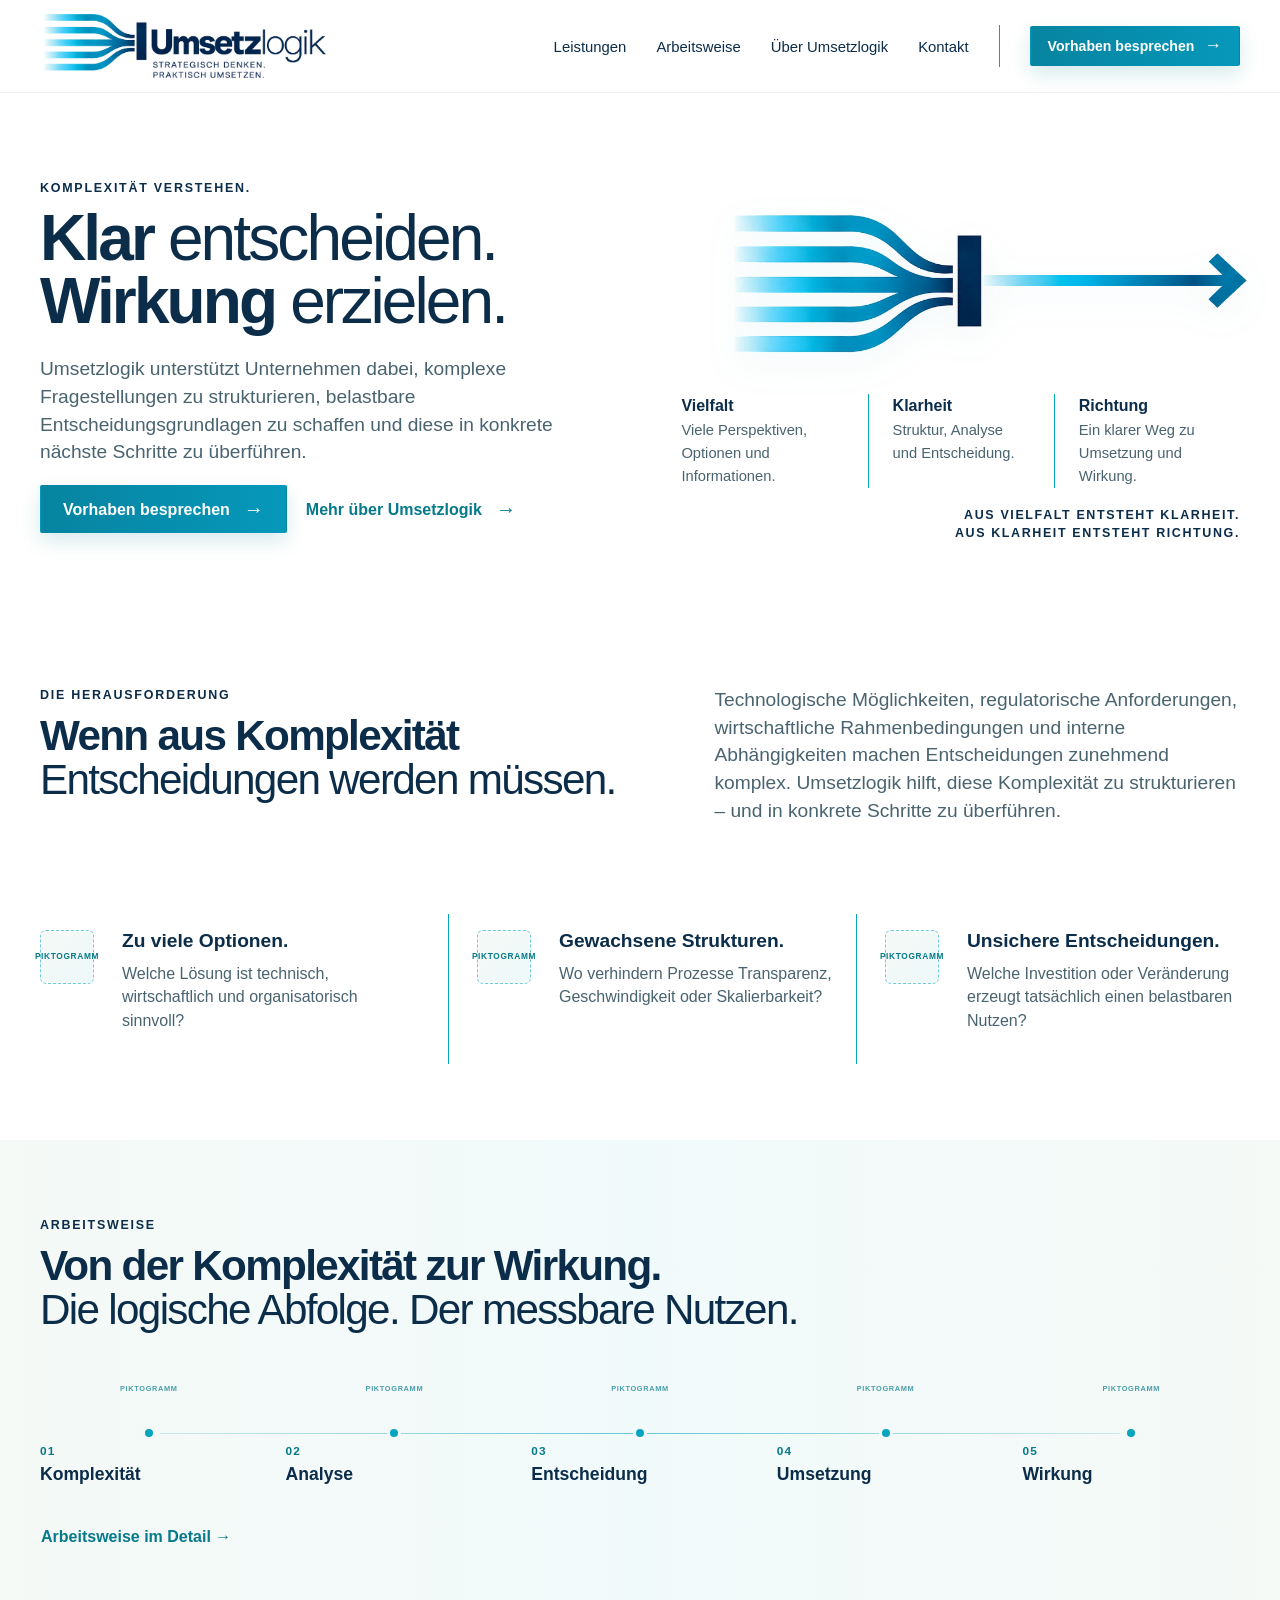
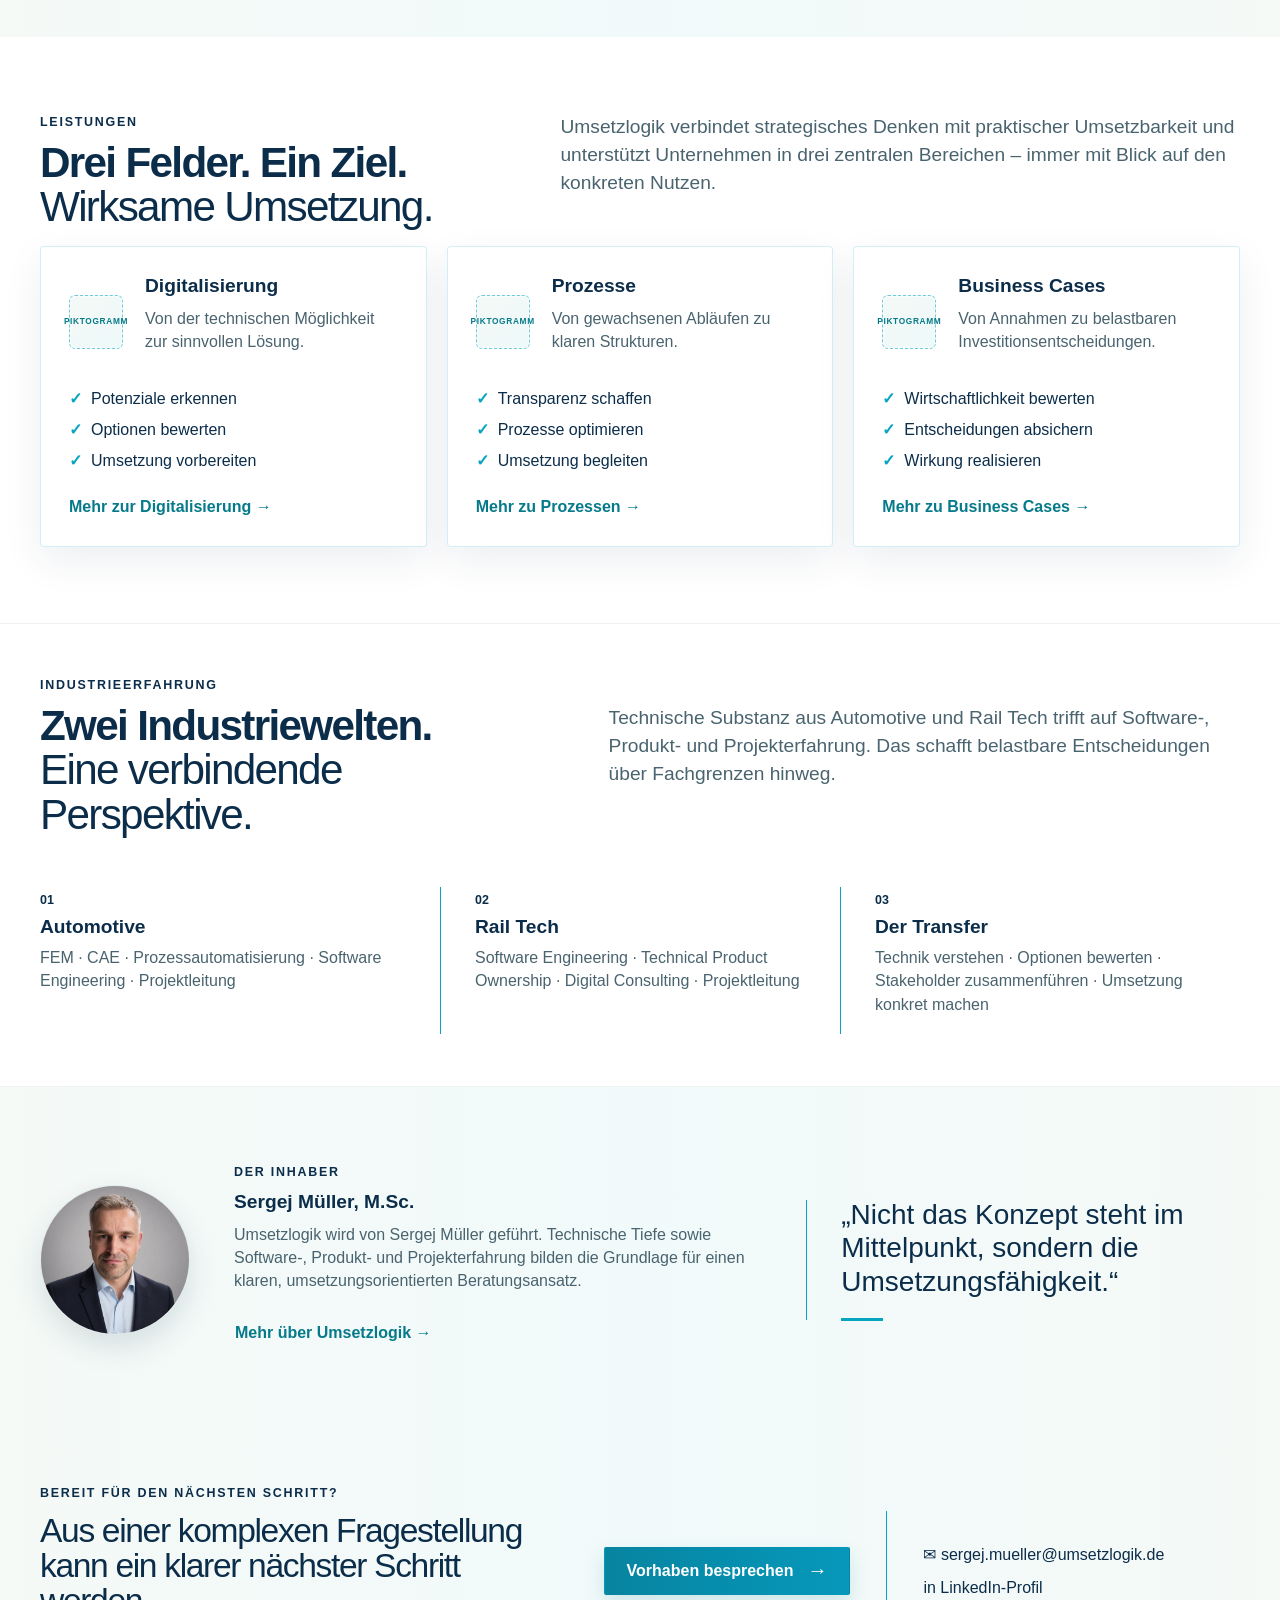
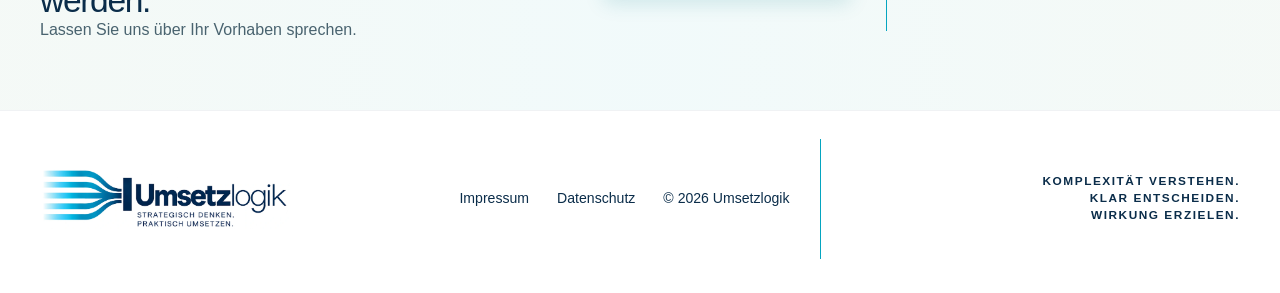
==== index.html @ b684738b "Updated graphic" ====
<!DOCTYPE html>

<html lang="de"><head><meta charset="utf-8"/><meta content="width=device-width,initial-scale=1" name="viewport"/><title>Klar entscheiden. Wirkung erzielen. | Umsetzlogik</title><meta content="Umsetzlogik strukturiert komplexe Fragestellungen in Digitalisierung, Prozessen und Business Cases – mit Industrieerfahrung aus Automotive und Rail Tech." name="description"/><meta content="#0B2D4A" name="theme-color"/><link href="assets/favicon.svg?v=20260915-14" rel="icon" type="image/svg+xml"/><link href="assets/style.css?v=20260915-14" rel="stylesheet"/><meta content="Klar entscheiden. Wirkung erzielen. | Umsetzlogik" property="og:title"/><meta content="Umsetzlogik strukturiert komplexe Fragestellungen in Digitalisierung, Prozessen und Business Cases – mit Industrieerfahrung aus Automotive und Rail Tech." property="og:description"/><meta content="website" property="og:type"/><link href="https://umsetzlogik.de/" rel="canonical"/><meta content="https://umsetzlogik.de/" property="og:url"/><meta content="Umsetzlogik" property="og:site_name"/><meta content="de_DE" property="og:locale"/><meta content="https://umsetzlogik.de/assets/logo-primary.webp" property="og:image"/><meta content="summary_large_image" name="twitter:card"/></head><body><header class="site-header"><div class="container nav"><a aria-label="Umsetzlogik Startseite" class="brand" href="index.html"><img alt="Umsetzlogik – Strategisch denken. Praktisch umsetzen." class="brand-logo" loading="eager" src="assets/logo-primary.webp?v=20260915-14"/></a><nav aria-label="Hauptnavigation" class="nav-links"><a class="" href="leistungen.html">Leistungen</a><a class="" href="arbeitsweise.html">Arbeitsweise</a><a class="" href="ueber.html">Über Umsetzlogik</a><a class="" href="kontakt.html">Kontakt</a><span aria-hidden="true" class="nav-sep"></span><a class="btn primary" href="kontakt.html">Vorhaben besprechen <span class="arrow">→</span></a></nav><button aria-expanded="false" aria-label="Menü öffnen" class="mobile-toggle"><span></span><span></span><span></span></button></div></header>
<main>
<section class="hero"><div class="container hero-grid"><div><p class="eyebrow">Komplexität verstehen.</p><h1><strong>Klar</strong> entscheiden.<br/><strong>Wirkung</strong> erzielen.</h1><p class="lead muted">Umsetzlogik unterstützt Unternehmen dabei, komplexe Fragestellungen zu strukturieren, belastbare Entscheidungsgrundlagen zu schaffen und diese in konkrete nächste Schritte zu überführen.</p><div class="hero-actions"><a class="btn primary" href="kontakt.html">Vorhaben besprechen <span class="arrow">→</span></a><a class="btn ghost" href="ueber.html">Mehr über Umsetzlogik <span class="arrow">→</span></a></div></div><div class="hero-art"><img alt="Grafik: Viele Perspektiven und Informationen fließen gebündelt in Klarheit und führen in eine klare Richtung." class="hero-graphic integrated-home-graphic" loading="eager" src="assets/fliessende-baender-pfeilrichtung.png"/><div class="hero-meta"><div><strong>Vielfalt</strong><span class="muted small">Viele Perspektiven, Optionen und Informationen.</span></div><div><strong>Klarheit</strong><span class="muted small">Struktur, Analyse und Entscheidung.</span></div><div><strong>Richtung</strong><span class="muted small">Ein klarer Weg zu Umsetzung und Wirkung.</span></div></div><div class="manifesto">Aus Vielfalt entsteht Klarheit.<br/>Aus Klarheit entsteht Richtung.</div></div></div></section>

<section class="section"><div class="container question-grid"><div><p class="eyebrow">Die Herausforderung</p><h2><strong>Wenn aus Komplexität</strong><br/>Entscheidungen werden müssen.</h2></div><div><p class="muted lead">Technologische Möglichkeiten, regulatorische Anforderungen, wirtschaftliche Rahmenbedingungen und interne Abhängigkeiten machen Entscheidungen zunehmend komplex. Umsetzlogik hilft, diese Komplexität zu strukturieren – und in konkrete Schritte zu überführen.</p></div><div class="question-cards"><div class="mini-card"><div class="icon"><div aria-label="Platzhalter für Piktogramm: Optionen und Wege" class="graphic-placeholder pictogram-placeholder" role="img" title="Optionen und Wege"><span>Piktogramm</span></div></div><div><h3>Zu viele Optionen.</h3><p class="muted">Welche Lösung ist technisch, wirtschaftlich und organisatorisch sinnvoll?</p></div></div><div class="mini-card"><div class="icon"><div aria-label="Platzhalter für Piktogramm: Prozess und Ablauf" class="graphic-placeholder pictogram-placeholder" role="img" title="Prozess und Ablauf"><span>Piktogramm</span></div></div><div><h3>Gewachsene Strukturen.</h3><p class="muted">Wo verhindern Prozesse Transparenz, Geschwindigkeit oder Skalierbarkeit?</p></div></div><div class="mini-card"><div class="icon"><div aria-label="Platzhalter für Piktogramm: Ziel und Wirkung" class="graphic-placeholder pictogram-placeholder" role="img" title="Ziel und Wirkung"><span>Piktogramm</span></div></div><div><h3>Unsichere Entscheidungen.</h3><p class="muted">Welche Investition oder Veränderung erzeugt tatsächlich einen belastbaren Nutzen?</p></div></div></div></div></section>
<section class="section tint"><div class="container"><p class="eyebrow">Arbeitsweise</p><h2><strong>Von der Komplexität zur Wirkung.</strong><br/>Die logische Abfolge. Der messbare Nutzen.</h2><div class="process">
<div class="step"><div class="step-icon"><div aria-label="Platzhalter für Piktogramm: Optionen und Wege" class="graphic-placeholder process-pictogram-placeholder" role="img" title="Optionen und Wege"><span>Piktogramm</span></div></div><span class="num">01</span><strong>Komplexität</strong></div>
<div class="step"><div class="step-icon"><div aria-label="Platzhalter für Piktogramm: Analyse" class="graphic-placeholder process-pictogram-placeholder" role="img" title="Analyse"><span>Piktogramm</span></div></div><span class="num">02</span><strong>Analyse</strong></div>
<div class="step"><div class="step-icon"><div aria-label="Platzhalter für Piktogramm: Entscheidung" class="graphic-placeholder process-pictogram-placeholder" role="img" title="Entscheidung"><span>Piktogramm</span></div></div><span class="num">03</span><strong>Entscheidung</strong></div>
<div class="step"><div class="step-icon"><div aria-label="Platzhalter für Piktogramm: Umsetzung" class="graphic-placeholder process-pictogram-placeholder" role="img" title="Umsetzung"><span>Piktogramm</span></div></div><span class="num">04</span><strong>Umsetzung</strong></div>
<div class="step"><div class="step-icon"><div aria-label="Platzhalter für Piktogramm: Ziel und Wirkung" class="graphic-placeholder process-pictogram-placeholder" role="img" title="Ziel und Wirkung"><span>Piktogramm</span></div></div><span class="num">05</span><strong>Wirkung</strong></div>
</div><div class="process-more"><a class="btn ghost" href="arbeitsweise.html">Arbeitsweise im Detail →</a></div></div></section>
<section class="section"><div class="container"><div class="service-intro"><div><p class="eyebrow">Leistungen</p><h2><strong>Drei Felder. Ein Ziel.</strong><br/>Wirksame Umsetzung.</h2></div><p class="lead muted">Umsetzlogik verbindet strategisches Denken mit praktischer Umsetzbarkeit und unterstützt Unternehmen in drei zentralen Bereichen – immer mit Blick auf den konkreten Nutzen.</p></div><div class="cards-3"><article class="card service-card"><div class="service-head"><div class="icon"><div aria-label="Platzhalter für Piktogramm: Digitalisierung" class="graphic-placeholder pictogram-placeholder" role="img" title="Digitalisierung"><span>Piktogramm</span></div></div><div><h3>Digitalisierung</h3><p class="muted">Von der technischen Möglichkeit zur sinnvollen Lösung.</p></div></div><ul><li>Potenziale erkennen</li><li>Optionen bewerten</li><li>Umsetzung vorbereiten</li></ul><a class="link" href="digitalisierung.html">Mehr zur Digitalisierung →</a></article><article class="card service-card"><div class="service-head"><div class="icon"><div aria-label="Platzhalter für Piktogramm: Prozess und Ablauf" class="graphic-placeholder pictogram-placeholder" role="img" title="Prozess und Ablauf"><span>Piktogramm</span></div></div><div><h3>Prozesse</h3><p class="muted">Von gewachsenen Abläufen zu klaren Strukturen.</p></div></div><ul><li>Transparenz schaffen</li><li>Prozesse optimieren</li><li>Umsetzung begleiten</li></ul><a class="link" href="prozesse.html">Mehr zu Prozessen →</a></article><article class="card service-card"><div class="service-head"><div class="icon"><div aria-label="Platzhalter für Piktogramm: Wirtschaftlichkeit und Business Case" class="graphic-placeholder pictogram-placeholder" role="img" title="Wirtschaftlichkeit und Business Case"><span>Piktogramm</span></div></div><div><h3>Business Cases</h3><p class="muted">Von Annahmen zu belastbaren Investitionsentscheidungen.</p></div></div><ul><li>Wirtschaftlichkeit bewerten</li><li>Entscheidungen absichern</li><li>Wirkung realisieren</li></ul><a class="link" href="business-cases.html">Mehr zu Business Cases →</a></article></div></div></section>
<section class="section compact industry-proof">
<div class="container">
<p class="eyebrow">Industrieerfahrung</p>
<div class="industry-proof-head">
<h2><strong>Zwei Industriewelten.</strong><br/>Eine verbindende Perspektive.</h2>
<p class="lead muted">Technische Substanz aus Automotive und Rail Tech trifft auf Software-, Produkt- und Projekterfahrung. Das schafft belastbare Entscheidungen über Fachgrenzen hinweg.</p>
</div>
<div class="industry-proof-grid">
<div>
<span class="num">01</span>
<h3>Automotive</h3>
<p class="muted">FEM · CAE · Prozessautomatisierung · Software Engineering · Projektleitung</p>
</div>
<div>
<span class="num">02</span>
<h3>Rail Tech</h3>
<p class="muted">Software Engineering · Technical Product Ownership · Digital Consulting · Projektleitung</p>
</div>
<div>
<span class="num">03</span>
<h3>Der Transfer</h3>
<p class="muted">Technik verstehen · Optionen bewerten · Stakeholder zusammenführen · Umsetzung konkret machen</p>
</div>
</div>
</div>
</section><section class="section tint"><div class="container about-strip"><img alt="Sergej Müller, M.Sc., Inhaber von Umsetzlogik" class="portrait portrait-photo" loading="lazy" src="assets/sergej-mueller.webp?v=20260915-14"/><div><p class="eyebrow">Der Inhaber</p><h3>Sergej Müller, M.Sc.</h3><p class="muted">Umsetzlogik wird von Sergej Müller geführt. Technische Tiefe sowie Software-, Produkt- und Projekterfahrung bilden die Grundlage für einen klaren, umsetzungsorientierten Beratungsansatz.</p><a class="btn ghost" href="ueber.html">Mehr über Umsetzlogik →</a></div><span class="vline"></span><div class="quote">„Nicht das Konzept steht im Mittelpunkt, sondern die Umsetzungsfähigkeit.“</div></div></section>
<section class="section compact tint"><div class="container cta"><div><p class="eyebrow">Bereit für den nächsten Schritt?</p><h2>Aus einer komplexen Fragestellung kann ein klarer nächster Schritt werden.</h2><p class="muted">Lassen Sie uns über Ihr Vorhaben sprechen.</p></div><a class="btn primary" href="kontakt.html">Vorhaben besprechen <span class="arrow">→</span></a><span class="vline"></span><div class="contact-links"><a href="mailto:sergej.mueller@umsetzlogik.de">✉ sergej.mueller@umsetzlogik.de</a><a href="https://de.linkedin.com/in/sergej-m%C3%BCller-3799a1286" rel="noopener" target="_blank">in LinkedIn-Profil</a></div></div></section></main><footer class="footer"><div class="container footer-grid"><a class="brand" href="index.html"><img alt="Umsetzlogik – Strategisch denken. Praktisch umsetzen." class="brand-logo" loading="eager" src="assets/logo-primary.webp?v=20260915-14"/></a><div class="footer-links"><a href="impressum.html">Impressum</a><a href="datenschutz.html">Datenschutz</a><span>© 2026 Umsetzlogik</span></div><span class="vline"></span><div class="slogan">Komplexität verstehen.<br/>Klar entscheiden.<br/>Wirkung erzielen.</div></div></footer><script src="assets/script.js?v=20260915-14"></script></body></html>
---- assets/style.css ----
:root{
  --navy:#0B2D4A; --petrol:#067A8A; --cyan:#05A5C0; --light-petrol:#7CC4C5;
  --graphite:#253A42; --stone:#D9DEE2; --off:#F4F9F6; --white:#fff;
  --line:rgba(5,165,192,.25); --shadow:0 14px 38px rgba(11,45,74,.08);
  --radius:14px; --max:1200px;
}
*{box-sizing:border-box} html{scroll-behavior:smooth} body{margin:0;color:var(--navy);background:#fff;font-family:Inter,"Inter Variable",Aptos,"Segoe UI Variable","Segoe UI",Arial,sans-serif;line-height:1.45;-webkit-font-smoothing:antialiased}
a{color:inherit;text-decoration:none} img,svg{max-width:100%;display:block} button,input,textarea{font:inherit}
::selection{background:rgba(5,165,192,.18)}
.container{width:min(var(--max),calc(100% - 48px));margin-inline:auto}.section{padding:76px 0}.section.tint{background:linear-gradient(90deg,rgba(244,249,246,.95),rgba(230,246,247,.55),rgba(244,249,246,.95))}.section.compact{padding:52px 0}.divider{border-top:1px solid var(--line)}
.eyebrow{font-size:.78rem;font-weight:800;letter-spacing:.14em;text-transform:uppercase;margin:0 0 10px;color:var(--navy)}
h1,h2,h3,p{margin-top:0} h1{font-size:clamp(2.45rem,5vw,5.5rem);line-height:.98;letter-spacing:-.045em;font-weight:300;margin-bottom:22px;max-width:800px} h1 strong{font-weight:760} h2{font-size:clamp(2rem,3.3vw,3.75rem);line-height:1.05;letter-spacing:-.04em;font-weight:300;margin-bottom:16px} h2 strong{font-weight:750} h3{font-size:1.2rem;line-height:1.15;margin-bottom:10px}.lead{font-size:clamp(1.05rem,1.5vw,1.28rem);max-width:720px}.muted{color:#49636f}.small{font-size:.92rem}.kicker{font-size:.72rem;letter-spacing:.12em;font-weight:800;text-transform:uppercase}.accent-line{width:44px;height:3px;background:var(--cyan);margin:16px 0}
.site-header{position:sticky;top:0;z-index:20;background:rgba(255,255,255,.93);backdrop-filter:blur(16px);border-bottom:1px solid rgba(11,45,74,.06)}.nav{height:92px;display:flex;align-items:center;justify-content:space-between;gap:28px}.brand{display:flex;align-items:center;min-width:210px}.nav-links{display:flex;align-items:center;gap:30px;margin-left:auto}.nav-links a{font-size:.93rem;padding:34px 0 30px;position:relative}.nav-links a.active::after,.nav-links a:hover::after{content:"";height:2px;background:var(--cyan);position:absolute;left:0;right:0;bottom:20px}.nav-sep{height:42px;border-left:1px solid var(--cyan)}.btn{display:inline-flex;align-items:center;justify-content:center;gap:14px;min-height:48px;padding:0 22px;border:1px solid transparent;border-radius:2px;font-weight:600;transition:.2s ease;cursor:pointer}.btn.primary{background:linear-gradient(90deg,#0784a0,#0698bb);color:#fff;box-shadow:0 8px 20px rgba(6,122,138,.16)}.btn.primary:hover{transform:translateY(-1px);box-shadow:0 12px 28px rgba(6,122,138,.22)}.btn.ghost{color:var(--petrol);padding-inline:0}.btn.ghost:hover{gap:18px}.arrow{font-size:1.25em}.mobile-toggle{display:none;border:0;background:transparent;width:44px;height:44px;padding:8px}.mobile-toggle span{display:block;height:2px;background:var(--navy);margin:6px 0}
.hero{padding:78px 0 68px}.hero-grid{display:grid;grid-template-columns:1.02fr .98fr;gap:60px;align-items:center}.hero-actions{display:flex;gap:18px;flex-wrap:wrap}.hero-art{display:flex;flex-direction:column;align-items:stretch}.hero-art img{width:100%;filter:drop-shadow(0 12px 18px rgba(6,122,138,.05))}.hero-meta{display:grid;grid-template-columns:repeat(3,1fr);gap:0;margin-top:-6px}.hero-meta>div{padding:0 24px;border-left:1px solid var(--cyan)}.hero-meta>div:first-child{border-left:0;padding-left:0}.hero-meta strong{display:block}.manifesto{font-size:.78rem;font-weight:800;letter-spacing:.13em;text-transform:uppercase;text-align:right;margin-top:18px}
.triad{display:grid;grid-template-columns:repeat(3,1fr);gap:0}.triad>div{padding:0 38px;border-left:1px solid var(--cyan)}.triad>div:first-child{border-left:0;padding-left:0}.triad .num{font-size:.8rem;font-weight:800}.triad p{font-size:1.55rem;line-height:1.1;font-weight:300;margin:8px 0}.triad strong{font-weight:760}
.question-grid{display:grid;grid-template-columns:1.15fr 1fr;gap:70px;align-items:start}.question-cards{grid-column:1/-1;display:grid;grid-template-columns:repeat(3,1fr);gap:24px}.mini-card{display:grid;grid-template-columns:64px 1fr;gap:18px;align-items:start;padding:16px 0}.mini-card+.mini-card{border-left:1px solid var(--cyan);padding-left:28px}.icon{width:54px;height:54px;color:var(--cyan)}.icon svg{width:100%;height:100%;stroke:currentColor;fill:none;stroke-width:1.8}
.process{display:grid;grid-template-columns:1fr auto 1fr auto 1fr auto 1fr auto 1fr;gap:18px;align-items:start}.process .step{min-width:0}.process .step-icon{height:84px;margin-bottom:12px;display:flex;align-items:center}.process .step-icon svg{max-height:76px;width:auto}.process .connector{font-size:2rem;color:var(--cyan);padding-top:30px}.process strong{display:block}.process .num{font-size:.78rem;font-weight:800}.complexity-dots{width:70px;height:70px;display:grid;grid-template-columns:repeat(5,1fr);gap:6px}.complexity-dots i{width:8px;height:8px;border-radius:50%;background:var(--cyan)}.complexity-dots i:nth-child(4n){background:var(--navy)}.impact{width:74px;height:74px;border:3px solid var(--cyan);border-radius:50%;position:relative;box-shadow:inset 0 0 0 8px #fff}.impact:before,.impact:after{content:"";position:absolute;border-radius:50%;inset:9px;border:2px solid var(--cyan)}.impact:after{inset:20px;background:radial-gradient(circle at 38% 36%,var(--cyan),var(--navy));border:0;filter:blur(.3px)}
.cards-3{display:grid;grid-template-columns:repeat(3,1fr);gap:20px}.card{background:rgba(255,255,255,.82);border:1px solid rgba(5,165,192,.18);border-radius:4px;padding:28px;box-shadow:var(--shadow)}.card ul{list-style:none;padding:0;margin:18px 0 0}.card li{margin:8px 0;padding-left:22px;position:relative}.card li:before{content:"✓";position:absolute;left:0;color:var(--cyan);font-weight:800}.service-card .service-head{display:grid;grid-template-columns:60px 1fr;gap:16px;align-items:center}.service-card .link{display:inline-flex;gap:12px;color:var(--petrol);font-weight:600;margin-top:14px}
.about-strip{display:grid;grid-template-columns:160px 1.35fr 1px 1fr;gap:34px;align-items:center}.portrait{width:150px;aspect-ratio:1;border-radius:50%;object-fit:cover;box-shadow:0 12px 30px rgba(11,45,74,.12)}.vline{width:1px;height:120px;background:var(--cyan)}.quote{font-size:1.75rem;line-height:1.2;font-weight:300}.quote:after{content:"";display:block;width:42px;height:3px;background:var(--cyan);margin-top:20px}
.cta{display:grid;grid-template-columns:1.5fr auto 1px .9fr;gap:36px;align-items:center}.cta h2{font-size:2.1rem;margin:0}.contact-links{display:grid;gap:10px}.contact-links a{display:flex;gap:10px;align-items:center}.footer{padding:28px 0 34px;border-top:1px solid rgba(11,45,74,.06)}.footer-grid{display:grid;grid-template-columns:1fr auto 1px 1fr;gap:30px;align-items:center}.footer-links{display:flex;gap:28px;font-size:.88rem}.slogan{text-align:right;font-size:.74rem;font-weight:800;letter-spacing:.13em;text-transform:uppercase}
.page-hero{padding:62px 0 54px}.page-hero-grid{display:grid;grid-template-columns:1fr .9fr;gap:56px;align-items:center}.page-hero h1{font-size:clamp(2.6rem,4.8vw,4.8rem)}.service-intro{display:grid;grid-template-columns:.9fr 1.3fr;gap:50px;align-items:start}.service-row{display:grid;grid-template-columns:.72fr 1.28fr;gap:44px;padding:44px 0;border-top:1px solid var(--line)}.service-side{display:grid;grid-template-columns:58px 1fr;gap:16px}.service-packages{display:grid;grid-template-columns:repeat(3,1fr);gap:14px}.package{padding:24px;border:1px solid rgba(5,165,192,.2);box-shadow:0 8px 26px rgba(11,45,74,.06);background:white}.package h3{min-height:2.3em}.situations{display:grid;grid-template-columns:repeat(3,1fr);gap:0}.situations>div{padding:0 30px;border-left:1px solid var(--cyan)}.situations>div:first-child{border-left:0;padding-left:0}.workflow{display:grid;grid-template-columns:repeat(5,1fr);gap:0}.workflow>div{padding:0 20px;border-left:1px solid var(--cyan)}.workflow>div:first-child{border-left:0;padding-left:0}.workflow .num{font-weight:800;font-size:.78rem}
.principles{display:grid;grid-template-columns:repeat(4,1fr);gap:0;text-align:center}.principles>div{padding:0 24px;border-left:1px solid var(--cyan)}.principles>div:first-child{border-left:0}.principles .icon{margin:0 auto 14px}.step-cards{display:grid;grid-template-columns:repeat(5,1fr);gap:12px}.step-card{border:1px solid rgba(5,165,192,.18);padding:24px 20px;background:#fff;box-shadow:0 9px 24px rgba(11,45,74,.06)}.step-card .num{font-weight:800}.step-card ul{list-style:none;padding:0}.step-card li{font-size:.92rem;margin:8px 0;padding-left:18px;position:relative}.step-card li:before{content:"✓";left:0;position:absolute;color:var(--cyan)}
.detail-hero{display:grid;grid-template-columns:1fr .8fr;gap:56px;align-items:center}.detail-badge{display:inline-block;padding:7px 10px;border:1px solid var(--cyan);font-size:.72rem;font-weight:800;letter-spacing:.12em;text-transform:uppercase}.detail-grid{display:grid;grid-template-columns:1fr 1fr;gap:28px}.detail-box{padding:30px;border:1px solid var(--line);background:rgba(255,255,255,.8)}.deliverables{display:grid;grid-template-columns:repeat(2,1fr);gap:16px}.deliverable{padding:18px;border-left:3px solid var(--cyan);background:rgba(244,249,246,.7)}
.contact-layout{display:grid;grid-template-columns:1.08fr .92fr;gap:62px}.form-grid{display:grid;grid-template-columns:1fr 1fr;gap:14px}.form-grid .full{grid-column:1/-1}.field label{display:block;font-size:.84rem;font-weight:700;margin-bottom:7px}.field input,.field textarea{width:100%;border:1px solid rgba(11,45,74,.18);background:#fff;padding:15px 14px;outline:none;border-radius:2px}.field input:focus,.field textarea:focus{border-color:var(--cyan);box-shadow:0 0 0 3px rgba(5,165,192,.10)}.field textarea{min-height:180px;resize:vertical}.contact-card{display:grid;grid-template-columns:52px 1fr;gap:18px;padding:16px 0}.contact-card+.contact-card{border-top:1px solid var(--line)}.expect{display:grid;grid-template-columns:repeat(4,1fr);gap:0;text-align:center}.expect>div{padding:0 24px;border-left:1px solid var(--cyan)}.expect>div:first-child{border-left:0}.form-note{font-size:.8rem;color:#5a707a;margin-top:10px}.legal{max-width:860px}.legal h2{font-size:2rem;margin-top:44px}.legal h3{margin-top:28px}.legal p,.legal li{color:#425c67}
.notice{padding:16px 18px;background:#fff7dd;border-left:4px solid #e3ad2c;color:#5d4a1b;margin:20px 0}
@media (max-width:980px){.container{width:min(var(--max),calc(100% - 32px))}.nav{height:76px}.nav-links{position:fixed;inset:76px 0 auto 0;background:#fff;border-bottom:1px solid var(--line);padding:20px 24px 28px;display:none;flex-direction:column;align-items:stretch;gap:0;box-shadow:var(--shadow)}.nav-links.open{display:flex}.nav-links a{padding:14px 0}.nav-links a.active::after,.nav-links a:hover::after{bottom:6px}.nav-sep,.nav-links>.btn{display:none}.mobile-toggle{display:block}.hero-grid,.page-hero-grid,.question-grid,.about-strip,.cta,.footer-grid,.service-intro,.service-row,.detail-hero,.contact-layout{grid-template-columns:1fr}.hero-art{margin-top:18px}.hero-meta{grid-template-columns:1fr 1fr 1fr}.triad,.cards-3,.question-cards,.situations{grid-template-columns:1fr}.triad>div,.mini-card+.mini-card,.situations>div{border-left:0;padding:20px 0;border-top:1px solid var(--line)}.triad>div:first-child,.situations>div:first-child{border-top:0}.process{grid-template-columns:1fr 1fr 1fr 1fr 1fr;gap:14px}.process .connector{display:none}.service-packages{grid-template-columns:1fr}.principles{grid-template-columns:1fr 1fr;row-gap:30px}.principles>div:nth-child(odd){border-left:0}.step-cards{grid-template-columns:1fr 1fr}.workflow{grid-template-columns:1fr 1fr;row-gap:26px}.workflow>div:nth-child(odd){border-left:0}.footer-grid .vline,.cta>.vline,.about-strip>.vline{display:none}.slogan{text-align:left}.expect{grid-template-columns:1fr 1fr;row-gap:30px}.expect>div:nth-child(odd){border-left:0}.detail-grid,.deliverables{grid-template-columns:1fr}}
@media (max-width:660px){.section{padding:58px 0}.hero{padding:52px 0}.hero-meta{grid-template-columns:1fr;gap:16px}.hero-meta>div{border-left:0;border-top:1px solid var(--line);padding:14px 0}.hero-meta>div:first-child{border-top:0}.process{grid-template-columns:1fr 1fr;row-gap:30px}.process .step-icon{height:64px}.process .step:last-child{grid-column:1/-1}.cards-3,.principles,.step-cards,.workflow,.expect{grid-template-columns:1fr}.principles>div,.workflow>div,.expect>div{border-left:0;border-top:1px solid var(--line);padding:20px 0}.principles>div:first-child,.workflow>div:first-child,.expect>div:first-child{border-top:0}.form-grid{grid-template-columns:1fr}.form-grid .full{grid-column:auto}.hero-actions{align-items:stretch;flex-direction:column}.hero-actions .btn{width:100%}.footer-links{flex-wrap:wrap}.service-side{grid-template-columns:48px 1fr}.portrait{width:130px}.quote{font-size:1.4rem}}
@media (prefers-reduced-motion:reduce){html{scroll-behavior:auto}.btn{transition:none}}
.practice-strip{display:grid;grid-template-columns:1.15fr 1px 160px 1fr;gap:34px;align-items:center}
.practice-strip>.vline{height:150px}
@media (max-width:980px){.practice-strip{grid-template-columns:1fr}.practice-strip>.vline{display:none}}
/* PLACEHOLDER GRAPHICS */
.graphic-placeholder{display:flex;align-items:center;justify-content:center;width:100%;min-height:56px;padding:10px 12px;border:1.5px dashed rgba(5,165,192,.55);border-radius:8px;background:linear-gradient(135deg,rgba(244,249,246,.95),rgba(230,246,247,.65));color:var(--petrol);text-align:center;box-shadow:inset 0 0 0 1px rgba(255,255,255,.45)}
.graphic-placeholder span{display:block;font-size:.72rem;line-height:1.3;font-weight:800;letter-spacing:.12em;text-transform:uppercase}
.brand .graphic-placeholder{width:220px;height:72px;min-height:72px}
.footer .brand .graphic-placeholder{width:200px;height:64px;min-height:64px}
.hero-art .graphic-placeholder{height:220px;min-height:220px}
.icon .graphic-placeholder,.icon-placeholder{width:54px;height:54px;min-height:54px;border-radius:6px}
.step-icon .graphic-placeholder{height:76px;min-height:76px}
.portrait-placeholder{width:150px;height:150px;min-height:150px;border-radius:50%;padding:18px}
@media (max-width:980px){.brand .graphic-placeholder{width:190px;height:64px;min-height:64px}}
@media (max-width:660px){.hero-art .graphic-placeholder{height:160px;min-height:160px}.portrait-placeholder{width:130px;height:130px;min-height:130px}}

/* HIGH-RES VECTOR PICTOGRAMS */
.pictogram{width:54px;height:54px;display:block;object-fit:contain;flex:0 0 auto}
.icon .pictogram{width:54px;height:54px}
.service-head>.pictogram,.service-side>.pictogram{width:54px;height:54px}
.principles .pictogram,.expect .pictogram{margin:0 auto 14px}
.contact-card>.pictogram{width:46px;height:46px}
.process .step-icon{height:84px;margin-bottom:12px;display:flex;align-items:center}
.process-pictogram{width:112px;height:72px;object-fit:contain;display:block}
/* refined process connectors: quieter than text arrows */
.process .connector{position:relative;font-size:0;color:transparent;width:42px;min-width:42px;height:84px;padding:0;display:flex;align-items:center;justify-content:center}
.process .connector::before{content:"";width:25px;height:2px;background:linear-gradient(90deg,rgba(124,196,197,.75),#05A5C0);border-radius:2px}
.process .connector::after{content:"";position:absolute;right:7px;top:50%;width:8px;height:8px;border-top:2px solid #05A5C0;border-right:2px solid #05A5C0;transform:translateY(-50%) rotate(45deg)}
@media (max-width:980px){.process .connector{display:none}.process-pictogram{width:96px;height:64px}}
@media (max-width:660px){.pictogram{width:50px;height:50px}.process-pictogram{width:92px;height:60px}}


/* USER-SELECTED PICTOGRAM PLACEHOLDERS */
.pictogram-placeholder{
  width:54px;height:54px;min-height:54px;flex:0 0 54px;padding:5px;
  border-radius:7px;background:linear-gradient(135deg,rgba(244,249,246,.96),rgba(230,246,247,.7));
}
.pictogram-placeholder span{font-size:.52rem;letter-spacing:.08em;line-height:1.15}
.service-head>.pictogram-placeholder,.service-side>.pictogram-placeholder{width:54px;height:54px;min-height:54px}
.principles .pictogram-placeholder,.expect .pictogram-placeholder{margin:0 auto 14px}
.contact-card>.pictogram-placeholder{width:46px;height:46px;min-height:46px;flex-basis:46px;padding:4px}
.contact-card>.pictogram-placeholder span{font-size:.46rem}
.process-pictogram-placeholder{
  width:112px;height:72px;min-height:72px;padding:8px 10px;border-radius:8px;
}
.process-pictogram-placeholder span{font-size:.58rem;letter-spacing:.09em}
@media (max-width:980px){.process-pictogram-placeholder{width:96px;height:64px;min-height:64px}}
@media (max-width:660px){.pictogram-placeholder{width:50px;height:50px;min-height:50px;flex-basis:50px}.process-pictogram-placeholder{width:92px;height:60px;min-height:60px}}


/* FINAL LAUNCH POLISH */
.nav-links>.btn.primary{
  min-height:40px;
  padding:0 17px;
  gap:10px;
  font-size:.88rem;
}

.portrait-photo{
  width:150px;
  height:150px;
  aspect-ratio:1;
  border-radius:50%;
  object-fit:cover;
  object-position:50% 37%;
  display:block;
  box-shadow:0 12px 30px rgba(11,45,74,.13);
  border:1px solid rgba(11,45,74,.07);
}

.contact-card>.portrait-photo{
  width:132px;
  height:132px;
  max-width:none;
}

.industry-proof{
  border-top:1px solid rgba(11,45,74,.06);
  border-bottom:1px solid rgba(11,45,74,.06);
}

.industry-proof-head{
  display:grid;
  grid-template-columns:.9fr 1.1fr;
  gap:52px;
  align-items:start;
  margin-bottom:34px;
}

.industry-proof-grid{
  display:grid;
  grid-template-columns:repeat(3,1fr);
  gap:0;
}

.industry-proof-grid>div{
  padding:4px 34px 2px;
  border-left:1px solid var(--cyan);
}

.industry-proof-grid>div:first-child{
  padding-left:0;
  border-left:0;
}

.industry-proof-grid .num{
  display:block;
  margin-bottom:7px;
  font-size:.78rem;
  font-weight:800;
}

.industry-proof-grid h3{
  margin-bottom:8px;
}

@media (max-width:980px){
  .industry-proof-head{grid-template-columns:1fr;gap:12px}
  .industry-proof-grid{grid-template-columns:1fr}
  .industry-proof-grid>div{
    border-left:0;
    border-top:1px solid var(--line);
    padding:22px 0;
  }
  .industry-proof-grid>div:first-child{border-top:0}
}

@media (max-width:660px){
  .portrait-photo{width:130px;height:130px}
  .contact-card>.portrait-photo{width:112px;height:112px}
}


/* BRAND ASSETS — consolidated */
.brand{
  flex:0 0 auto;
  min-width:0;
}
.brand img.brand-logo{
  width:290px;
  max-width:100%;
  height:auto;
  max-height:72px;
  object-fit:contain;
  object-position:left center;
  display:block;
}
.footer .brand img.brand-logo{
  width:250px;
  max-height:64px;
}
.brand-logo-standalone{
  width:min(420px,100%);
  height:auto;
  display:block;
  margin:0 auto 24px;
}
@media (max-width:1100px){
  .brand img.brand-logo{width:260px;max-height:66px}
}
@media (max-width:980px){
  .brand img.brand-logo{width:225px;max-height:58px}
  .footer .brand img.brand-logo{width:205px;max-height:54px}
}
@media (max-width:660px){
  .brand img.brand-logo{width:205px;max-height:54px}
  .footer .brand img.brand-logo{width:190px;max-height:50px}
}

/* TEXTUAL BRAND WORDMARK */
.brand-word{
  display:inline-block;
  white-space:nowrap;
  color:inherit;
  letter-spacing:-.025em;
  font-weight:400;
}
.brand-word-strong{
  font-weight:780;
}
.brand-word-light{
  font-weight:300;
}
.eyebrow .brand-word{
  letter-spacing:-.01em;
  text-transform:none;
}

/* Inline brand name inside formatted labels/headings: inherit one uniform weight. */
.brand-inline{
  font-weight:inherit;
  letter-spacing:inherit;
}
.eyebrow .brand-inline{
  text-transform:none;
  letter-spacing:-.01em;
}


/* OWNER PROFILE — robust image/text separation */
.owner-strip{
  grid-template-columns:180px minmax(0,1.35fr) 1px minmax(260px,1fr);
  column-gap:44px;
  row-gap:24px;
  align-items:center;
}
.owner-strip > .portrait.portrait-photo{
  width:170px;
  height:170px !important;
  min-width:170px;
  max-width:170px;
  justify-self:start;
  grid-column:1;
  grid-row:1;
}
.owner-strip > .owner-copy{
  grid-column:2;
  grid-row:1;
  min-width:0;
}
.owner-strip > .owner-copy h2,
.owner-strip > .owner-copy p{
  max-width:100%;
}
.owner-strip > .vline{
  grid-column:3;
  grid-row:1;
}
.owner-strip > .quote{
  grid-column:4;
  grid-row:1;
  min-width:0;
}
@media (max-width:1100px){
  .owner-strip{
    grid-template-columns:160px minmax(0,1.25fr) 1px minmax(230px,.9fr);
    column-gap:34px;
  }
  .owner-strip > .portrait.portrait-photo{
    width:150px;
    height:150px !important;
    min-width:150px;
    max-width:150px;
  }
}
@media (max-width:980px){
  .owner-strip{
    grid-template-columns:150px minmax(0,1fr);
    gap:24px 32px;
    align-items:start;
  }
  .owner-strip > .portrait.portrait-photo{
    grid-column:1;
    grid-row:1;
    width:150px;
    height:150px !important;
    min-width:150px;
    max-width:150px;
  }
  .owner-strip > .owner-copy{
    grid-column:2;
    grid-row:1;
  }
  .owner-strip > .vline{display:none}
  .owner-strip > .quote{
    grid-column:1 / -1;
    grid-row:2;
    margin-top:4px;
    padding-top:24px;
    border-top:1px solid var(--line);
  }
}
@media (max-width:660px){
  .owner-strip{
    grid-template-columns:1fr;
    gap:20px;
  }
  .owner-strip > .portrait.portrait-photo{
    grid-column:1;
    grid-row:1;
    width:130px;
    height:130px !important;
    min-width:130px;
    max-width:130px;
  }
  .owner-strip > .owner-copy{
    grid-column:1;
    grid-row:2;
  }
  .owner-strip > .quote{
    grid-column:1;
    grid-row:3;
    margin-top:2px;
    padding-top:20px;
  }
}


/* OWNER PROFILE — company-first positioning */
.owner-role{
  margin:-8px 0 16px;
  color:var(--navy);
  font-weight:650;
  font-size:.98rem;
}
.owner-copy .owner-role .brand-word{
  font-size:inherit;
}


/* FINAL CONSISTENCY */
.service-nav .btn.ghost{
  text-decoration:none;
}
.service-nav .btn.ghost:hover,
.service-nav .btn.ghost:focus-visible{
  text-decoration:underline;
  text-decoration-thickness:1px;
  text-underline-offset:6px;
}
.contact-owner-role{
  margin:-4px 0 8px;
  font-size:.92rem;
}

/* PROCESS TIMELINE — refined, quieter and more compact */
.process{
  position:relative;
  display:grid;
  grid-template-columns:repeat(5,minmax(0,1fr));
  gap:28px;
  align-items:start;
  margin-top:30px;
}
.process::before{
  content:"";
  position:absolute;
  z-index:0;
  top:70px;
  left:10%;
  right:10%;
  height:1px;
  background:linear-gradient(90deg,rgba(124,196,197,.34),rgba(5,165,192,.60),rgba(124,196,197,.34));
}
.process .connector{display:none!important}
.process .step{
  position:relative;
  z-index:1;
  min-width:0;
}
.process .step-icon{
  height:52px;
  margin:0 0 28px;
  display:flex;
  align-items:center;
  justify-content:center;
}
.process .step::after{
  content:"";
  position:absolute;
  z-index:2;
  top:66px;
  left:50%;
  width:8px;
  height:8px;
  border:0;
  border-radius:50%;
  background:var(--cyan);
  box-shadow:0 0 0 3px rgba(244,249,246,.94);
  transform:translateX(-50%);
}
.process .num{
  display:block;
  margin-bottom:4px;
  color:var(--petrol);
  font-size:.74rem;
  font-weight:800;
  letter-spacing:.10em;
}
.process strong{
  display:block;
  margin-bottom:4px;
  font-size:1.10rem;
  line-height:1.2;
}
.process .small{
  display:block;
  max-width:170px;
  line-height:1.42;
}
.process-pictogram-placeholder{
  width:64px;
  height:48px;
  min-height:48px;
  padding:0;
  border:0;
  border-radius:0;
  background:transparent;
  box-shadow:none;
  color:rgba(6,122,138,.72);
}
.process-pictogram-placeholder span{
  font-size:.46rem;
  letter-spacing:.09em;
  font-weight:800;
}
.process .process-pictogram{
  width:60px;
  height:52px;
  object-fit:contain;
}

@media (max-width:980px){
  .process{
    display:grid;
    grid-template-columns:1fr;
    gap:0;
    margin-top:26px;
  }
  .process::before{
    top:7px;
    bottom:40px;
    left:5px;
    right:auto;
    width:1px;
    height:auto;
    background:linear-gradient(180deg,rgba(124,196,197,.34),rgba(5,165,192,.60),rgba(124,196,197,.34));
  }
  .process .step{
    display:grid;
    grid-template-columns:64px minmax(0,1fr);
    grid-template-rows:auto auto auto;
    column-gap:18px;
    padding:0 0 30px 28px;
  }
  .process .step:last-of-type{padding-bottom:0}
  .process .step-icon{
    grid-column:1;
    grid-row:1 / span 3;
    width:64px;
    height:48px;
    margin:0;
    justify-content:flex-start;
  }
  .process .step::after{
    top:3px;
    left:1px;
    width:7px;
    height:7px;
    transform:none;
    box-shadow:0 0 0 3px rgba(244,249,246,.94);
  }
  .process .num,
  .process strong,
  .process .small{grid-column:2}
  .process .num{grid-row:1;margin:0 0 3px}
  .process strong{grid-row:2;margin-bottom:3px}
  .process .small{grid-row:3;max-width:none}
}

@media (max-width:660px){
  .process .step{
    grid-template-columns:56px minmax(0,1fr);
    column-gap:14px;
    padding-left:24px;
    padding-bottom:26px;
  }
  .process::before{left:4px}
  .process .step::after{left:0}
  .process .step-icon{width:56px;height:44px}
  .process-pictogram-placeholder{
    width:56px;
    height:44px;
    min-height:44px;
  }
  .process .process-pictogram{width:54px;height:46px}
}


/* REDUNDANCY + CONTACT REFINEMENT */
.process-more,
.section-link{
  margin-top:24px;
}
.principle-statement,
.about-value-summary{
  display:grid;
  grid-template-columns:minmax(0,.95fr) minmax(0,1.05fr);
  gap:64px;
  align-items:center;
}
.principle-statement .lead,
.about-value-summary .lead{
  margin-bottom:14px;
}
.contact-card.contact-owner{
  grid-template-columns:132px minmax(0,1fr);
  gap:26px;
  align-items:center;
  padding-top:10px;
}
.contact-card.contact-owner>.portrait-photo{
  width:132px;
  height:132px;
  max-width:none;
}
.contact-card.contact-owner h3{
  margin-bottom:8px;
}
.contact-card.contact-owner .contact-owner-role{
  margin:0 0 8px;
}
.contact-card.contact-owner .muted{
  margin-bottom:0;
}
@media (max-width:980px){
  .principle-statement,
  .about-value-summary{grid-template-columns:1fr;gap:14px}
}
@media (max-width:660px){
  .contact-card.contact-owner{
    grid-template-columns:104px minmax(0,1fr);
    gap:18px;
  }
  .contact-card.contact-owner>.portrait-photo{
    width:104px;
    height:104px;
  }
}


/* Homepage-Grafik: Aus Vielfalt entsteht Klarheit */
.integrated-home-graphic{
  width:100%;
  height:auto;
  display:block;
  margin:0 0 6px 5%;
  filter:drop-shadow(0 12px 18px rgba(6,122,138,.05));
}
@media (max-width:980px){
  .integrated-home-graphic{
    margin-left:0;
  }
}
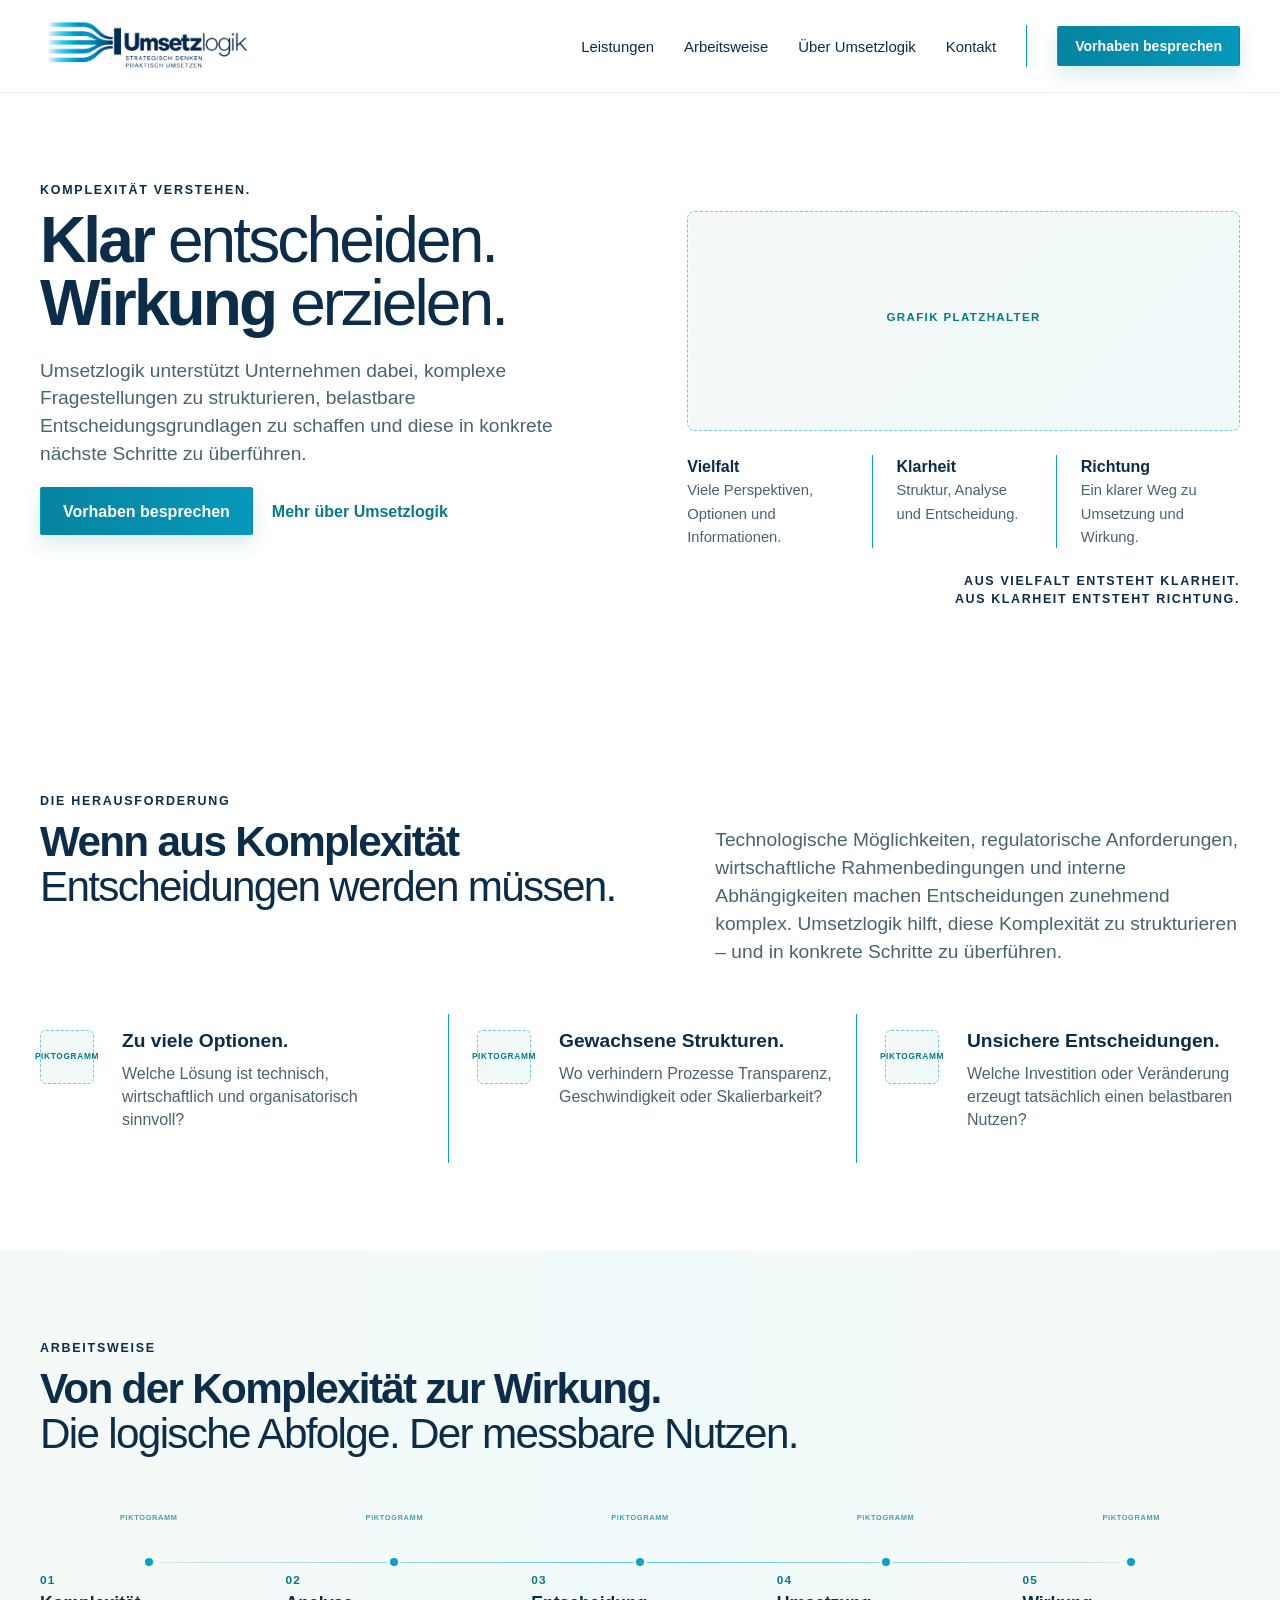
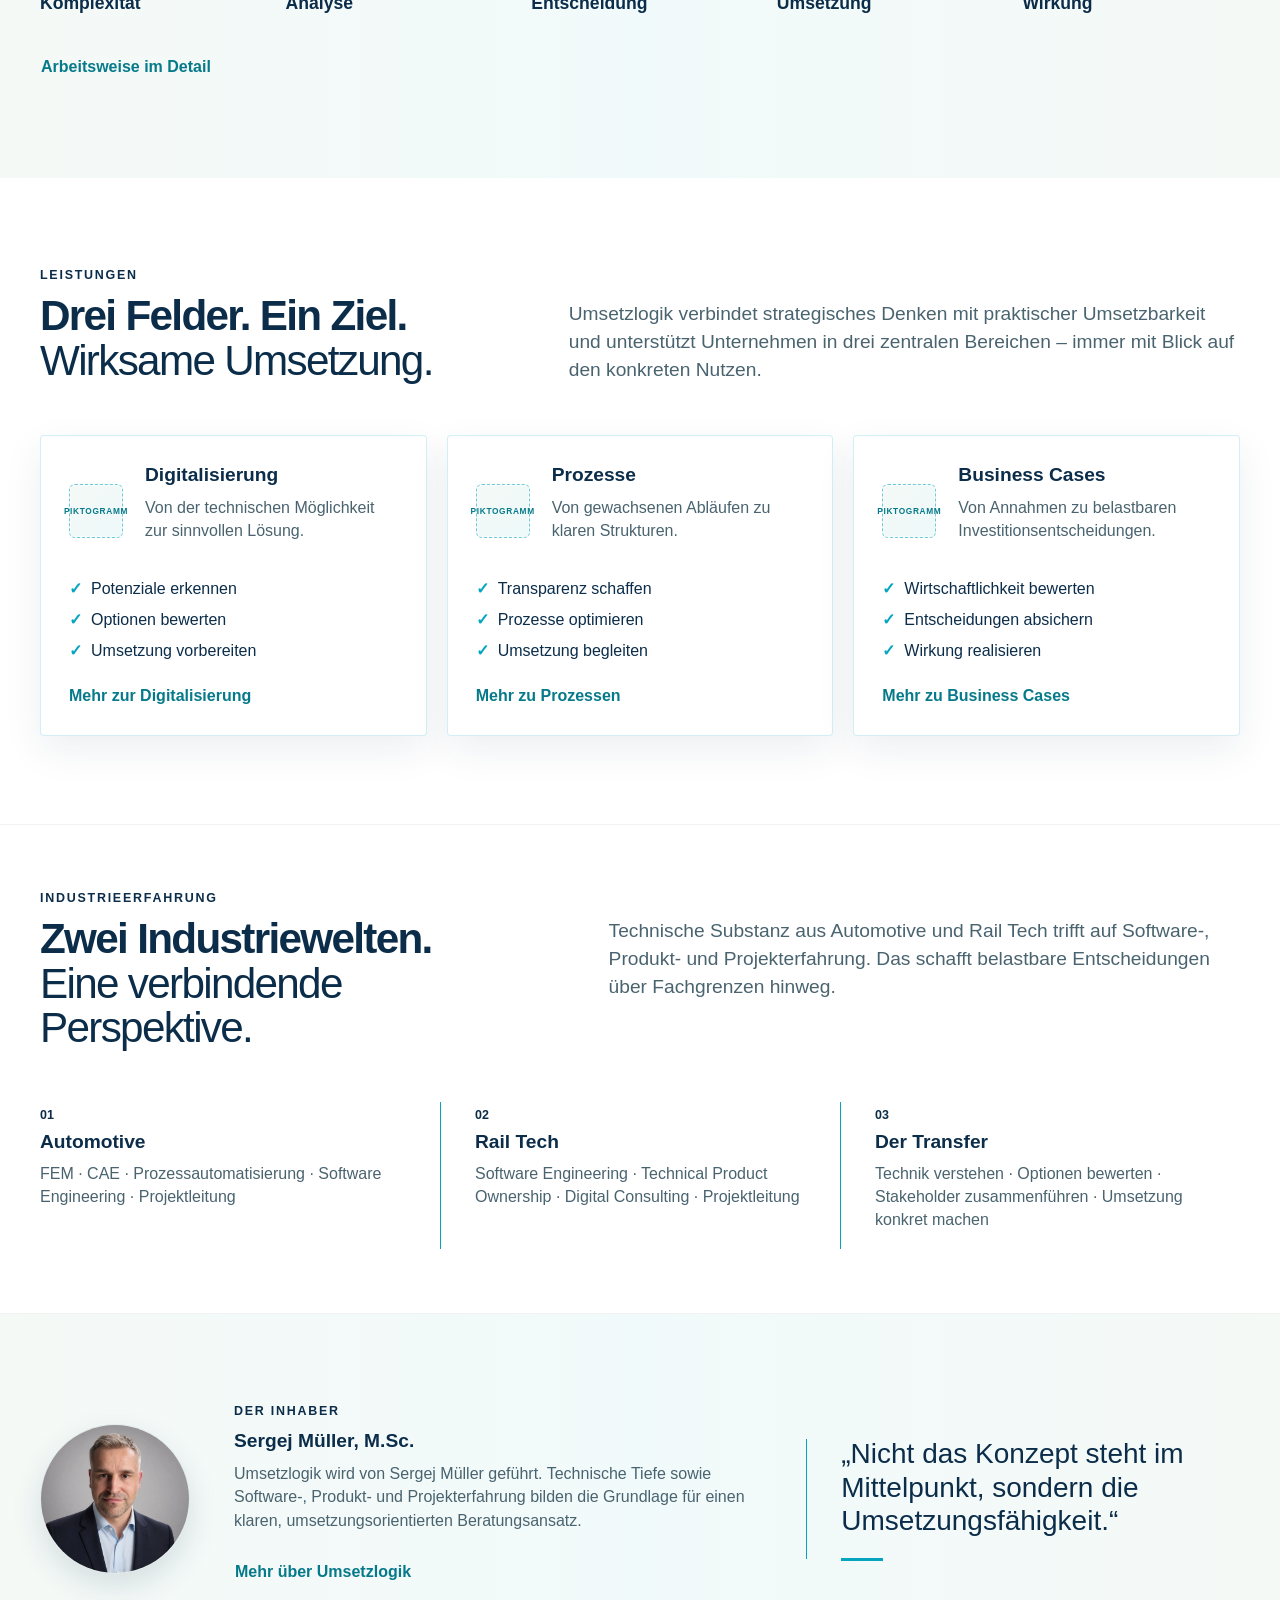
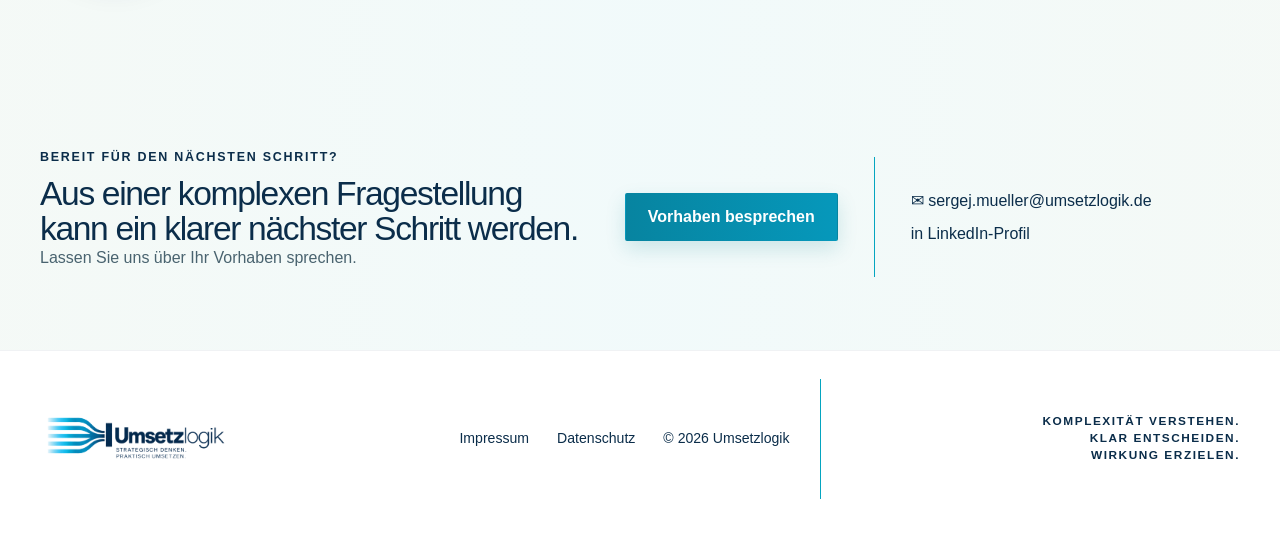
==== commit acc54c7a: "Prüfung durch Lead Dev und Webdesigner" ====
--- a/index.html
+++ b/index.html
@@ -1,18 +1,18 @@
 <!DOCTYPE html>
 
-<html lang="de"><head><meta charset="utf-8"/><meta content="width=device-width,initial-scale=1" name="viewport"/><title>Klar entscheiden. Wirkung erzielen. | Umsetzlogik</title><meta content="Umsetzlogik strukturiert komplexe Fragestellungen in Digitalisierung, Prozessen und Business Cases – mit Industrieerfahrung aus Automotive und Rail Tech." name="description"/><meta content="#0B2D4A" name="theme-color"/><link href="assets/favicon.svg?v=20260915-14" rel="icon" type="image/svg+xml"/><link href="assets/style.css?v=20260915-14" rel="stylesheet"/><meta content="Klar entscheiden. Wirkung erzielen. | Umsetzlogik" property="og:title"/><meta content="Umsetzlogik strukturiert komplexe Fragestellungen in Digitalisierung, Prozessen und Business Cases – mit Industrieerfahrung aus Automotive und Rail Tech." property="og:description"/><meta content="website" property="og:type"/><link href="https://umsetzlogik.de/" rel="canonical"/><meta content="https://umsetzlogik.de/" property="og:url"/><meta content="Umsetzlogik" property="og:site_name"/><meta content="de_DE" property="og:locale"/><meta content="https://umsetzlogik.de/assets/logo-primary.webp" property="og:image"/><meta content="summary_large_image" name="twitter:card"/></head><body><header class="site-header"><div class="container nav"><a aria-label="Umsetzlogik Startseite" class="brand" href="index.html"><img alt="Umsetzlogik – Strategisch denken. Praktisch umsetzen." class="brand-logo" loading="eager" src="assets/logo-primary.webp?v=20260915-14"/></a><nav aria-label="Hauptnavigation" class="nav-links"><a class="" href="leistungen.html">Leistungen</a><a class="" href="arbeitsweise.html">Arbeitsweise</a><a class="" href="ueber.html">Über Umsetzlogik</a><a class="" href="kontakt.html">Kontakt</a><span aria-hidden="true" class="nav-sep"></span><a class="btn primary" href="kontakt.html">Vorhaben besprechen <span class="arrow">→</span></a></nav><button aria-expanded="false" aria-label="Menü öffnen" class="mobile-toggle"><span></span><span></span><span></span></button></div></header>
+<html lang="de"><head><meta charset="utf-8"/><meta content="width=device-width,initial-scale=1" name="viewport"/><title>Klar entscheiden. Wirkung erzielen. | Umsetzlogik</title><meta content="Umsetzlogik strukturiert komplexe Fragestellungen in Digitalisierung, Prozessen und Business Cases – mit Industrieerfahrung aus Automotive und Rail Tech." name="description"/><meta content="#0B2D4A" name="theme-color"/><link href="assets/favicon.svg?v=20260915-14" rel="icon" type="image/svg+xml"/><link href="assets/style.css?v=20260915-17" rel="stylesheet"/><meta content="Klar entscheiden. Wirkung erzielen. | Umsetzlogik" property="og:title"/><meta content="Umsetzlogik strukturiert komplexe Fragestellungen in Digitalisierung, Prozessen und Business Cases – mit Industrieerfahrung aus Automotive und Rail Tech." property="og:description"/><meta content="website" property="og:type"/><link href="https://umsetzlogik.de/" rel="canonical"/><meta content="https://umsetzlogik.de/" property="og:url"/><meta content="Umsetzlogik" property="og:site_name"/><meta content="de_DE" property="og:locale"/><meta content="https://umsetzlogik.de/assets/logo-primary.png" property="og:image"/><meta content="summary_large_image" name="twitter:card"/></head><body class="home"><header class="site-header"><div class="container nav"><a aria-label="Umsetzlogik Startseite" class="brand" href="index.html"><img alt="Umsetzlogik – Strategisch denken. Praktisch umsetzen." class="brand-logo" loading="eager" src="assets/logo-primary.png?v=20260915-15"/></a><nav aria-label="Hauptnavigation" class="nav-links"><a class="" href="leistungen.html">Leistungen</a><a class="" href="arbeitsweise.html">Arbeitsweise</a><a class="" href="ueber.html">Über Umsetzlogik</a><a class="" href="kontakt.html">Kontakt</a><span aria-hidden="true" class="nav-sep"></span><a class="btn primary" href="kontakt.html">Vorhaben besprechen</a></nav><button aria-expanded="false" aria-label="Menü öffnen" class="mobile-toggle"><span></span><span></span><span></span></button></div></header>
 <main>
-<section class="hero"><div class="container hero-grid"><div><p class="eyebrow">Komplexität verstehen.</p><h1><strong>Klar</strong> entscheiden.<br/><strong>Wirkung</strong> erzielen.</h1><p class="lead muted">Umsetzlogik unterstützt Unternehmen dabei, komplexe Fragestellungen zu strukturieren, belastbare Entscheidungsgrundlagen zu schaffen und diese in konkrete nächste Schritte zu überführen.</p><div class="hero-actions"><a class="btn primary" href="kontakt.html">Vorhaben besprechen <span class="arrow">→</span></a><a class="btn ghost" href="ueber.html">Mehr über Umsetzlogik <span class="arrow">→</span></a></div></div><div class="hero-art"><img alt="Grafik: Viele Perspektiven und Informationen fließen gebündelt in Klarheit und führen in eine klare Richtung." class="hero-graphic integrated-home-graphic" loading="eager" src="assets/fliessende-baender-pfeilrichtung.png"/><div class="hero-meta"><div><strong>Vielfalt</strong><span class="muted small">Viele Perspektiven, Optionen und Informationen.</span></div><div><strong>Klarheit</strong><span class="muted small">Struktur, Analyse und Entscheidung.</span></div><div><strong>Richtung</strong><span class="muted small">Ein klarer Weg zu Umsetzung und Wirkung.</span></div></div><div class="manifesto">Aus Vielfalt entsteht Klarheit.<br/>Aus Klarheit entsteht Richtung.</div></div></div></section>
+<section class="hero"><div class="container hero-grid"><div class="hero-copy"><p class="eyebrow">Komplexität verstehen.</p><h1><strong>Klar</strong> entscheiden.<br/><strong>Wirkung</strong> erzielen.</h1><p class="lead muted">Umsetzlogik unterstützt Unternehmen dabei, komplexe Fragestellungen zu strukturieren, belastbare Entscheidungsgrundlagen zu schaffen und diese in konkrete nächste Schritte zu überführen.</p><div class="hero-actions"><a class="btn primary" href="kontakt.html">Vorhaben besprechen</a><a class="btn ghost" href="ueber.html">Mehr über Umsetzlogik</a></div></div><div class="hero-art"><div aria-label="Grafik Platzhalter" class="graphic-placeholder hero" role="img"><span>Grafik Platzhalter</span></div><div class="hero-meta"><div><strong>Vielfalt</strong><span class="muted small">Viele Perspektiven, Optionen und Informationen.</span></div><div><strong>Klarheit</strong><span class="muted small">Struktur, Analyse und Entscheidung.</span></div><div><strong>Richtung</strong><span class="muted small">Ein klarer Weg zu Umsetzung und Wirkung.</span></div></div><div class="manifesto">Aus Vielfalt entsteht Klarheit.<br/>Aus Klarheit entsteht Richtung.</div></div></div></section>
 
-<section class="section"><div class="container question-grid"><div><p class="eyebrow">Die Herausforderung</p><h2><strong>Wenn aus Komplexität</strong><br/>Entscheidungen werden müssen.</h2></div><div><p class="muted lead">Technologische Möglichkeiten, regulatorische Anforderungen, wirtschaftliche Rahmenbedingungen und interne Abhängigkeiten machen Entscheidungen zunehmend komplex. Umsetzlogik hilft, diese Komplexität zu strukturieren – und in konkrete Schritte zu überführen.</p></div><div class="question-cards"><div class="mini-card"><div class="icon"><div aria-label="Platzhalter für Piktogramm: Optionen und Wege" class="graphic-placeholder pictogram-placeholder" role="img" title="Optionen und Wege"><span>Piktogramm</span></div></div><div><h3>Zu viele Optionen.</h3><p class="muted">Welche Lösung ist technisch, wirtschaftlich und organisatorisch sinnvoll?</p></div></div><div class="mini-card"><div class="icon"><div aria-label="Platzhalter für Piktogramm: Prozess und Ablauf" class="graphic-placeholder pictogram-placeholder" role="img" title="Prozess und Ablauf"><span>Piktogramm</span></div></div><div><h3>Gewachsene Strukturen.</h3><p class="muted">Wo verhindern Prozesse Transparenz, Geschwindigkeit oder Skalierbarkeit?</p></div></div><div class="mini-card"><div class="icon"><div aria-label="Platzhalter für Piktogramm: Ziel und Wirkung" class="graphic-placeholder pictogram-placeholder" role="img" title="Ziel und Wirkung"><span>Piktogramm</span></div></div><div><h3>Unsichere Entscheidungen.</h3><p class="muted">Welche Investition oder Veränderung erzeugt tatsächlich einen belastbaren Nutzen?</p></div></div></div></div></section>
+<section class="section"><div class="container question-grid"><div class="question-heading"><p class="eyebrow">Die Herausforderung</p><h2><strong>Wenn aus Komplexität</strong><br/>Entscheidungen werden müssen.</h2></div><div class="question-copy"><p class="muted lead">Technologische Möglichkeiten, regulatorische Anforderungen, wirtschaftliche Rahmenbedingungen und interne Abhängigkeiten machen Entscheidungen zunehmend komplex. Umsetzlogik hilft, diese Komplexität zu strukturieren – und in konkrete Schritte zu überführen.</p></div><div class="question-cards"><div class="mini-card"><div class="icon"><div aria-label="Platzhalter für Piktogramm: Optionen und Wege" class="graphic-placeholder pictogram-placeholder" role="img" title="Optionen und Wege"><span>Piktogramm</span></div></div><div><h3>Zu viele Optionen.</h3><p class="muted">Welche Lösung ist technisch, wirtschaftlich und organisatorisch sinnvoll?</p></div></div><div class="mini-card"><div class="icon"><div aria-label="Platzhalter für Piktogramm: Prozess und Ablauf" class="graphic-placeholder pictogram-placeholder" role="img" title="Prozess und Ablauf"><span>Piktogramm</span></div></div><div><h3>Gewachsene Strukturen.</h3><p class="muted">Wo verhindern Prozesse Transparenz, Geschwindigkeit oder Skalierbarkeit?</p></div></div><div class="mini-card"><div class="icon"><div aria-label="Platzhalter für Piktogramm: Ziel und Wirkung" class="graphic-placeholder pictogram-placeholder" role="img" title="Ziel und Wirkung"><span>Piktogramm</span></div></div><div><h3>Unsichere Entscheidungen.</h3><p class="muted">Welche Investition oder Veränderung erzeugt tatsächlich einen belastbaren Nutzen?</p></div></div></div></div></section>
 <section class="section tint"><div class="container"><p class="eyebrow">Arbeitsweise</p><h2><strong>Von der Komplexität zur Wirkung.</strong><br/>Die logische Abfolge. Der messbare Nutzen.</h2><div class="process">
 <div class="step"><div class="step-icon"><div aria-label="Platzhalter für Piktogramm: Optionen und Wege" class="graphic-placeholder process-pictogram-placeholder" role="img" title="Optionen und Wege"><span>Piktogramm</span></div></div><span class="num">01</span><strong>Komplexität</strong></div>
 <div class="step"><div class="step-icon"><div aria-label="Platzhalter für Piktogramm: Analyse" class="graphic-placeholder process-pictogram-placeholder" role="img" title="Analyse"><span>Piktogramm</span></div></div><span class="num">02</span><strong>Analyse</strong></div>
 <div class="step"><div class="step-icon"><div aria-label="Platzhalter für Piktogramm: Entscheidung" class="graphic-placeholder process-pictogram-placeholder" role="img" title="Entscheidung"><span>Piktogramm</span></div></div><span class="num">03</span><strong>Entscheidung</strong></div>
 <div class="step"><div class="step-icon"><div aria-label="Platzhalter für Piktogramm: Umsetzung" class="graphic-placeholder process-pictogram-placeholder" role="img" title="Umsetzung"><span>Piktogramm</span></div></div><span class="num">04</span><strong>Umsetzung</strong></div>
 <div class="step"><div class="step-icon"><div aria-label="Platzhalter für Piktogramm: Ziel und Wirkung" class="graphic-placeholder process-pictogram-placeholder" role="img" title="Ziel und Wirkung"><span>Piktogramm</span></div></div><span class="num">05</span><strong>Wirkung</strong></div>
-</div><div class="process-more"><a class="btn ghost" href="arbeitsweise.html">Arbeitsweise im Detail →</a></div></div></section>
-<section class="section"><div class="container"><div class="service-intro"><div><p class="eyebrow">Leistungen</p><h2><strong>Drei Felder. Ein Ziel.</strong><br/>Wirksame Umsetzung.</h2></div><p class="lead muted">Umsetzlogik verbindet strategisches Denken mit praktischer Umsetzbarkeit und unterstützt Unternehmen in drei zentralen Bereichen – immer mit Blick auf den konkreten Nutzen.</p></div><div class="cards-3"><article class="card service-card"><div class="service-head"><div class="icon"><div aria-label="Platzhalter für Piktogramm: Digitalisierung" class="graphic-placeholder pictogram-placeholder" role="img" title="Digitalisierung"><span>Piktogramm</span></div></div><div><h3>Digitalisierung</h3><p class="muted">Von der technischen Möglichkeit zur sinnvollen Lösung.</p></div></div><ul><li>Potenziale erkennen</li><li>Optionen bewerten</li><li>Umsetzung vorbereiten</li></ul><a class="link" href="digitalisierung.html">Mehr zur Digitalisierung →</a></article><article class="card service-card"><div class="service-head"><div class="icon"><div aria-label="Platzhalter für Piktogramm: Prozess und Ablauf" class="graphic-placeholder pictogram-placeholder" role="img" title="Prozess und Ablauf"><span>Piktogramm</span></div></div><div><h3>Prozesse</h3><p class="muted">Von gewachsenen Abläufen zu klaren Strukturen.</p></div></div><ul><li>Transparenz schaffen</li><li>Prozesse optimieren</li><li>Umsetzung begleiten</li></ul><a class="link" href="prozesse.html">Mehr zu Prozessen →</a></article><article class="card service-card"><div class="service-head"><div class="icon"><div aria-label="Platzhalter für Piktogramm: Wirtschaftlichkeit und Business Case" class="graphic-placeholder pictogram-placeholder" role="img" title="Wirtschaftlichkeit und Business Case"><span>Piktogramm</span></div></div><div><h3>Business Cases</h3><p class="muted">Von Annahmen zu belastbaren Investitionsentscheidungen.</p></div></div><ul><li>Wirtschaftlichkeit bewerten</li><li>Entscheidungen absichern</li><li>Wirkung realisieren</li></ul><a class="link" href="business-cases.html">Mehr zu Business Cases →</a></article></div></div></section>
+</div><div class="process-more"><a class="btn ghost" href="arbeitsweise.html">Arbeitsweise im Detail</a></div></div></section>
+<section class="section"><div class="container"><div class="service-intro"><div class="service-heading"><p class="eyebrow">Leistungen</p><h2><strong>Drei Felder. Ein Ziel.</strong><br/>Wirksame Umsetzung.</h2></div><p class="lead muted service-copy">Umsetzlogik verbindet strategisches Denken mit praktischer Umsetzbarkeit und unterstützt Unternehmen in drei zentralen Bereichen – immer mit Blick auf den konkreten Nutzen.</p></div><div class="cards-3"><article class="card service-card"><div class="service-head"><div class="icon"><div aria-label="Platzhalter für Piktogramm: Digitalisierung" class="graphic-placeholder pictogram-placeholder" role="img" title="Digitalisierung"><span>Piktogramm</span></div></div><div><h3>Digitalisierung</h3><p class="muted">Von der technischen Möglichkeit zur sinnvollen Lösung.</p></div></div><ul><li>Potenziale erkennen</li><li>Optionen bewerten</li><li>Umsetzung vorbereiten</li></ul><a class="link" href="digitalisierung.html">Mehr zur Digitalisierung</a></article><article class="card service-card"><div class="service-head"><div class="icon"><div aria-label="Platzhalter für Piktogramm: Prozess und Ablauf" class="graphic-placeholder pictogram-placeholder" role="img" title="Prozess und Ablauf"><span>Piktogramm</span></div></div><div><h3>Prozesse</h3><p class="muted">Von gewachsenen Abläufen zu klaren Strukturen.</p></div></div><ul><li>Transparenz schaffen</li><li>Prozesse optimieren</li><li>Umsetzung begleiten</li></ul><a class="link" href="prozesse.html">Mehr zu Prozessen</a></article><article class="card service-card"><div class="service-head"><div class="icon"><div aria-label="Platzhalter für Piktogramm: Wirtschaftlichkeit und Business Case" class="graphic-placeholder pictogram-placeholder" role="img" title="Wirtschaftlichkeit und Business Case"><span>Piktogramm</span></div></div><div><h3>Business Cases</h3><p class="muted">Von Annahmen zu belastbaren Investitionsentscheidungen.</p></div></div><ul><li>Wirtschaftlichkeit bewerten</li><li>Entscheidungen absichern</li><li>Wirkung realisieren</li></ul><a class="link" href="business-cases.html">Mehr zu Business Cases</a></article></div></div></section>
 <section class="section compact industry-proof">
 <div class="container">
 <p class="eyebrow">Industrieerfahrung</p>
@@ -38,5 +38,5 @@
 </div>
 </div>
 </div>
-</section><section class="section tint"><div class="container about-strip"><img alt="Sergej Müller, M.Sc., Inhaber von Umsetzlogik" class="portrait portrait-photo" loading="lazy" src="assets/sergej-mueller.webp?v=20260915-14"/><div><p class="eyebrow">Der Inhaber</p><h3>Sergej Müller, M.Sc.</h3><p class="muted">Umsetzlogik wird von Sergej Müller geführt. Technische Tiefe sowie Software-, Produkt- und Projekterfahrung bilden die Grundlage für einen klaren, umsetzungsorientierten Beratungsansatz.</p><a class="btn ghost" href="ueber.html">Mehr über Umsetzlogik →</a></div><span class="vline"></span><div class="quote">„Nicht das Konzept steht im Mittelpunkt, sondern die Umsetzungsfähigkeit.“</div></div></section>
-<section class="section compact tint"><div class="container cta"><div><p class="eyebrow">Bereit für den nächsten Schritt?</p><h2>Aus einer komplexen Fragestellung kann ein klarer nächster Schritt werden.</h2><p class="muted">Lassen Sie uns über Ihr Vorhaben sprechen.</p></div><a class="btn primary" href="kontakt.html">Vorhaben besprechen <span class="arrow">→</span></a><span class="vline"></span><div class="contact-links"><a href="mailto:sergej.mueller@umsetzlogik.de">✉ sergej.mueller@umsetzlogik.de</a><a href="https://de.linkedin.com/in/sergej-m%C3%BCller-3799a1286" rel="noopener" target="_blank">in LinkedIn-Profil</a></div></div></section></main><footer class="footer"><div class="container footer-grid"><a class="brand" href="index.html"><img alt="Umsetzlogik – Strategisch denken. Praktisch umsetzen." class="brand-logo" loading="eager" src="assets/logo-primary.webp?v=20260915-14"/></a><div class="footer-links"><a href="impressum.html">Impressum</a><a href="datenschutz.html">Datenschutz</a><span>© 2026 Umsetzlogik</span></div><span class="vline"></span><div class="slogan">Komplexität verstehen.<br/>Klar entscheiden.<br/>Wirkung erzielen.</div></div></footer><script src="assets/script.js?v=20260915-14"></script></body></html>+</section><section class="section tint"><div class="container about-strip"><img alt="Sergej Müller, M.Sc., Inhaber von Umsetzlogik" class="portrait portrait-photo" loading="lazy" src="assets/sergej-mueller.webp?v=20260915-14"/><div><p class="eyebrow">Der Inhaber</p><h3>Sergej Müller, M.Sc.</h3><p class="muted">Umsetzlogik wird von Sergej Müller geführt. Technische Tiefe sowie Software-, Produkt- und Projekterfahrung bilden die Grundlage für einen klaren, umsetzungsorientierten Beratungsansatz.</p><a class="btn ghost" href="ueber.html">Mehr über Umsetzlogik</a></div><span class="vline"></span><div class="quote">„Nicht das Konzept steht im Mittelpunkt, sondern die Umsetzungsfähigkeit.“</div></div></section>
+<section class="section compact tint"><div class="container cta"><div><p class="eyebrow">Bereit für den nächsten Schritt?</p><h2>Aus einer komplexen Fragestellung kann ein klarer nächster Schritt werden.</h2><p class="muted">Lassen Sie uns über Ihr Vorhaben sprechen.</p></div><a class="btn primary" href="kontakt.html">Vorhaben besprechen</a><span class="vline"></span><div class="contact-links"><a href="mailto:sergej.mueller@umsetzlogik.de">✉ sergej.mueller@umsetzlogik.de</a><a href="https://de.linkedin.com/in/sergej-m%C3%BCller-3799a1286" rel="noopener" target="_blank">in LinkedIn-Profil</a></div></div></section></main><footer class="footer"><div class="container footer-grid"><a class="brand" href="index.html"><img alt="Umsetzlogik – Strategisch denken. Praktisch umsetzen." class="brand-logo" loading="eager" src="assets/logo-primary.png?v=20260915-15"/></a><div class="footer-links"><a href="impressum.html">Impressum</a><a href="datenschutz.html">Datenschutz</a><span>© 2026 Umsetzlogik</span></div><span class="vline"></span><div class="slogan">Komplexität verstehen.<br/>Klar entscheiden.<br/>Wirkung erzielen.</div></div></footer><script src="assets/script.js?v=20260915-16"></script></body></html>
--- a/assets/style.css
+++ b/assets/style.css
@@ -10,8 +10,8 @@
 .container{width:min(var(--max),calc(100% - 48px));margin-inline:auto}.section{padding:76px 0}.section.tint{background:linear-gradient(90deg,rgba(244,249,246,.95),rgba(230,246,247,.55),rgba(244,249,246,.95))}.section.compact{padding:52px 0}.divider{border-top:1px solid var(--line)}
 .eyebrow{font-size:.78rem;font-weight:800;letter-spacing:.14em;text-transform:uppercase;margin:0 0 10px;color:var(--navy)}
 h1,h2,h3,p{margin-top:0} h1{font-size:clamp(2.45rem,5vw,5.5rem);line-height:.98;letter-spacing:-.045em;font-weight:300;margin-bottom:22px;max-width:800px} h1 strong{font-weight:760} h2{font-size:clamp(2rem,3.3vw,3.75rem);line-height:1.05;letter-spacing:-.04em;font-weight:300;margin-bottom:16px} h2 strong{font-weight:750} h3{font-size:1.2rem;line-height:1.15;margin-bottom:10px}.lead{font-size:clamp(1.05rem,1.5vw,1.28rem);max-width:720px}.muted{color:#49636f}.small{font-size:.92rem}.kicker{font-size:.72rem;letter-spacing:.12em;font-weight:800;text-transform:uppercase}.accent-line{width:44px;height:3px;background:var(--cyan);margin:16px 0}
-.site-header{position:sticky;top:0;z-index:20;background:rgba(255,255,255,.93);backdrop-filter:blur(16px);border-bottom:1px solid rgba(11,45,74,.06)}.nav{height:92px;display:flex;align-items:center;justify-content:space-between;gap:28px}.brand{display:flex;align-items:center;min-width:210px}.nav-links{display:flex;align-items:center;gap:30px;margin-left:auto}.nav-links a{font-size:.93rem;padding:34px 0 30px;position:relative}.nav-links a.active::after,.nav-links a:hover::after{content:"";height:2px;background:var(--cyan);position:absolute;left:0;right:0;bottom:20px}.nav-sep{height:42px;border-left:1px solid var(--cyan)}.btn{display:inline-flex;align-items:center;justify-content:center;gap:14px;min-height:48px;padding:0 22px;border:1px solid transparent;border-radius:2px;font-weight:600;transition:.2s ease;cursor:pointer}.btn.primary{background:linear-gradient(90deg,#0784a0,#0698bb);color:#fff;box-shadow:0 8px 20px rgba(6,122,138,.16)}.btn.primary:hover{transform:translateY(-1px);box-shadow:0 12px 28px rgba(6,122,138,.22)}.btn.ghost{color:var(--petrol);padding-inline:0}.btn.ghost:hover{gap:18px}.arrow{font-size:1.25em}.mobile-toggle{display:none;border:0;background:transparent;width:44px;height:44px;padding:8px}.mobile-toggle span{display:block;height:2px;background:var(--navy);margin:6px 0}
-.hero{padding:78px 0 68px}.hero-grid{display:grid;grid-template-columns:1.02fr .98fr;gap:60px;align-items:center}.hero-actions{display:flex;gap:18px;flex-wrap:wrap}.hero-art{display:flex;flex-direction:column;align-items:stretch}.hero-art img{width:100%;filter:drop-shadow(0 12px 18px rgba(6,122,138,.05))}.hero-meta{display:grid;grid-template-columns:repeat(3,1fr);gap:0;margin-top:-6px}.hero-meta>div{padding:0 24px;border-left:1px solid var(--cyan)}.hero-meta>div:first-child{border-left:0;padding-left:0}.hero-meta strong{display:block}.manifesto{font-size:.78rem;font-weight:800;letter-spacing:.13em;text-transform:uppercase;text-align:right;margin-top:18px}
+.site-header{position:sticky;top:0;z-index:20;background:rgba(255,255,255,.93);backdrop-filter:blur(16px);border-bottom:1px solid rgba(11,45,74,.06)}.nav{height:92px;display:flex;align-items:center;justify-content:space-between;gap:28px}.brand{display:flex;align-items:center;min-width:210px}.nav-links{display:flex;align-items:center;gap:30px;margin-left:auto}.nav-links a{font-size:.93rem;padding:34px 0 30px;position:relative}.nav-links > a:not(.btn).active::after,.nav-links > a:not(.btn):hover::after{content:"";height:2px;background:var(--cyan);position:absolute;left:0;right:0;bottom:20px}.nav-sep{height:42px;border-left:1px solid var(--cyan)}.btn{display:inline-flex;align-items:center;justify-content:center;gap:14px;min-height:48px;padding:0 22px;border:1px solid transparent;border-radius:2px;font-weight:600;transition:.2s ease;cursor:pointer}.btn.primary{background:linear-gradient(90deg,#0784a0,#0698bb);color:#fff;box-shadow:0 8px 20px rgba(6,122,138,.16)}.btn.primary:hover{transform:translateY(-1px);box-shadow:0 12px 28px rgba(6,122,138,.22)}.btn.ghost{color:var(--petrol);padding-inline:0}.btn.ghost:hover{gap:18px}.mobile-toggle{display:none;border:0;background:transparent;width:44px;height:44px;padding:8px}.mobile-toggle span{display:block;height:2px;background:var(--navy);margin:6px 0}
+.hero{padding:78px 0 68px}.hero-grid{display:grid;grid-template-columns:1.02fr .98fr;gap:60px;align-items:center}.hero-actions{display:flex;gap:18px;flex-wrap:wrap}.hero-art{display:flex;flex-direction:column;align-items:stretch}.hero-art img{width:100%;filter:drop-shadow(0 12px 18px rgba(6,122,138,.05))}.hero-meta{display:grid;grid-template-columns:repeat(3,1fr);gap:0;margin-top:24px}.hero-meta>div{padding:0 24px;border-left:1px solid var(--cyan)}.hero-meta>div:first-child{border-left:0;padding-left:0}.hero-meta strong{display:block}.manifesto{font-size:.78rem;font-weight:800;letter-spacing:.13em;text-transform:uppercase;text-align:right;margin-top:18px}
 .triad{display:grid;grid-template-columns:repeat(3,1fr);gap:0}.triad>div{padding:0 38px;border-left:1px solid var(--cyan)}.triad>div:first-child{border-left:0;padding-left:0}.triad .num{font-size:.8rem;font-weight:800}.triad p{font-size:1.55rem;line-height:1.1;font-weight:300;margin:8px 0}.triad strong{font-weight:760}
 .question-grid{display:grid;grid-template-columns:1.15fr 1fr;gap:70px;align-items:start}.question-cards{grid-column:1/-1;display:grid;grid-template-columns:repeat(3,1fr);gap:24px}.mini-card{display:grid;grid-template-columns:64px 1fr;gap:18px;align-items:start;padding:16px 0}.mini-card+.mini-card{border-left:1px solid var(--cyan);padding-left:28px}.icon{width:54px;height:54px;color:var(--cyan)}.icon svg{width:100%;height:100%;stroke:currentColor;fill:none;stroke-width:1.8}
 .process{display:grid;grid-template-columns:1fr auto 1fr auto 1fr auto 1fr auto 1fr;gap:18px;align-items:start}.process .step{min-width:0}.process .step-icon{height:84px;margin-bottom:12px;display:flex;align-items:center}.process .step-icon svg{max-height:76px;width:auto}.process .connector{font-size:2rem;color:var(--cyan);padding-top:30px}.process strong{display:block}.process .num{font-size:.78rem;font-weight:800}.complexity-dots{width:70px;height:70px;display:grid;grid-template-columns:repeat(5,1fr);gap:6px}.complexity-dots i{width:8px;height:8px;border-radius:50%;background:var(--cyan)}.complexity-dots i:nth-child(4n){background:var(--navy)}.impact{width:74px;height:74px;border:3px solid var(--cyan);border-radius:50%;position:relative;box-shadow:inset 0 0 0 8px #fff}.impact:before,.impact:after{content:"";position:absolute;border-radius:50%;inset:9px;border:2px solid var(--cyan)}.impact:after{inset:20px;background:radial-gradient(circle at 38% 36%,var(--cyan),var(--navy));border:0;filter:blur(.3px)}
@@ -23,7 +23,7 @@
 .detail-hero{display:grid;grid-template-columns:1fr .8fr;gap:56px;align-items:center}.detail-badge{display:inline-block;padding:7px 10px;border:1px solid var(--cyan);font-size:.72rem;font-weight:800;letter-spacing:.12em;text-transform:uppercase}.detail-grid{display:grid;grid-template-columns:1fr 1fr;gap:28px}.detail-box{padding:30px;border:1px solid var(--line);background:rgba(255,255,255,.8)}.deliverables{display:grid;grid-template-columns:repeat(2,1fr);gap:16px}.deliverable{padding:18px;border-left:3px solid var(--cyan);background:rgba(244,249,246,.7)}
 .contact-layout{display:grid;grid-template-columns:1.08fr .92fr;gap:62px}.form-grid{display:grid;grid-template-columns:1fr 1fr;gap:14px}.form-grid .full{grid-column:1/-1}.field label{display:block;font-size:.84rem;font-weight:700;margin-bottom:7px}.field input,.field textarea{width:100%;border:1px solid rgba(11,45,74,.18);background:#fff;padding:15px 14px;outline:none;border-radius:2px}.field input:focus,.field textarea:focus{border-color:var(--cyan);box-shadow:0 0 0 3px rgba(5,165,192,.10)}.field textarea{min-height:180px;resize:vertical}.contact-card{display:grid;grid-template-columns:52px 1fr;gap:18px;padding:16px 0}.contact-card+.contact-card{border-top:1px solid var(--line)}.expect{display:grid;grid-template-columns:repeat(4,1fr);gap:0;text-align:center}.expect>div{padding:0 24px;border-left:1px solid var(--cyan)}.expect>div:first-child{border-left:0}.form-note{font-size:.8rem;color:#5a707a;margin-top:10px}.legal{max-width:860px}.legal h2{font-size:2rem;margin-top:44px}.legal h3{margin-top:28px}.legal p,.legal li{color:#425c67}
 .notice{padding:16px 18px;background:#fff7dd;border-left:4px solid #e3ad2c;color:#5d4a1b;margin:20px 0}
-@media (max-width:980px){.container{width:min(var(--max),calc(100% - 32px))}.nav{height:76px}.nav-links{position:fixed;inset:76px 0 auto 0;background:#fff;border-bottom:1px solid var(--line);padding:20px 24px 28px;display:none;flex-direction:column;align-items:stretch;gap:0;box-shadow:var(--shadow)}.nav-links.open{display:flex}.nav-links a{padding:14px 0}.nav-links a.active::after,.nav-links a:hover::after{bottom:6px}.nav-sep,.nav-links>.btn{display:none}.mobile-toggle{display:block}.hero-grid,.page-hero-grid,.question-grid,.about-strip,.cta,.footer-grid,.service-intro,.service-row,.detail-hero,.contact-layout{grid-template-columns:1fr}.hero-art{margin-top:18px}.hero-meta{grid-template-columns:1fr 1fr 1fr}.triad,.cards-3,.question-cards,.situations{grid-template-columns:1fr}.triad>div,.mini-card+.mini-card,.situations>div{border-left:0;padding:20px 0;border-top:1px solid var(--line)}.triad>div:first-child,.situations>div:first-child{border-top:0}.process{grid-template-columns:1fr 1fr 1fr 1fr 1fr;gap:14px}.process .connector{display:none}.service-packages{grid-template-columns:1fr}.principles{grid-template-columns:1fr 1fr;row-gap:30px}.principles>div:nth-child(odd){border-left:0}.step-cards{grid-template-columns:1fr 1fr}.workflow{grid-template-columns:1fr 1fr;row-gap:26px}.workflow>div:nth-child(odd){border-left:0}.footer-grid .vline,.cta>.vline,.about-strip>.vline{display:none}.slogan{text-align:left}.expect{grid-template-columns:1fr 1fr;row-gap:30px}.expect>div:nth-child(odd){border-left:0}.detail-grid,.deliverables{grid-template-columns:1fr}}
+@media (max-width:980px){.container{width:min(var(--max),calc(100% - 32px))}.nav{height:76px}.nav-links{position:fixed;inset:76px 0 auto 0;background:#fff;border-bottom:1px solid var(--line);padding:20px 24px 28px;display:none;flex-direction:column;align-items:stretch;gap:0;box-shadow:var(--shadow)}.nav-links.open{display:flex}.nav-links a{padding:14px 0}.nav-links > a:not(.btn).active::after,.nav-links > a:not(.btn):hover::after{bottom:6px}.nav-sep,.nav-links>.btn{display:none}.mobile-toggle{display:block}.hero-grid,.page-hero-grid,.question-grid,.about-strip,.cta,.footer-grid,.service-intro,.service-row,.detail-hero,.contact-layout{grid-template-columns:1fr}.hero-art{margin-top:18px}.hero-meta{grid-template-columns:1fr 1fr 1fr}.triad,.cards-3,.question-cards,.situations{grid-template-columns:1fr}.triad>div,.mini-card+.mini-card,.situations>div{border-left:0;padding:20px 0;border-top:1px solid var(--line)}.triad>div:first-child,.situations>div:first-child{border-top:0}.process{grid-template-columns:1fr 1fr 1fr 1fr 1fr;gap:14px}.process .connector{display:none}.service-packages{grid-template-columns:1fr}.principles{grid-template-columns:1fr 1fr;row-gap:30px}.principles>div:nth-child(odd){border-left:0}.step-cards{grid-template-columns:1fr 1fr}.workflow{grid-template-columns:1fr 1fr;row-gap:26px}.workflow>div:nth-child(odd){border-left:0}.footer-grid .vline,.cta>.vline,.about-strip>.vline{display:none}.slogan{text-align:left}.expect{grid-template-columns:1fr 1fr;row-gap:30px}.expect>div:nth-child(odd){border-left:0}.detail-grid,.deliverables{grid-template-columns:1fr}}
 @media (max-width:660px){.section{padding:58px 0}.hero{padding:52px 0}.hero-meta{grid-template-columns:1fr;gap:16px}.hero-meta>div{border-left:0;border-top:1px solid var(--line);padding:14px 0}.hero-meta>div:first-child{border-top:0}.process{grid-template-columns:1fr 1fr;row-gap:30px}.process .step-icon{height:64px}.process .step:last-child{grid-column:1/-1}.cards-3,.principles,.step-cards,.workflow,.expect{grid-template-columns:1fr}.principles>div,.workflow>div,.expect>div{border-left:0;border-top:1px solid var(--line);padding:20px 0}.principles>div:first-child,.workflow>div:first-child,.expect>div:first-child{border-top:0}.form-grid{grid-template-columns:1fr}.form-grid .full{grid-column:auto}.hero-actions{align-items:stretch;flex-direction:column}.hero-actions .btn{width:100%}.footer-links{flex-wrap:wrap}.service-side{grid-template-columns:48px 1fr}.portrait{width:130px}.quote{font-size:1.4rem}}
 @media (prefers-reduced-motion:reduce){html{scroll-behavior:auto}.btn{transition:none}}
 .practice-strip{display:grid;grid-template-columns:1.15fr 1px 160px 1fr;gap:34px;align-items:center}
@@ -556,16 +556,128 @@
 }
 
 
-/* Homepage-Grafik: Aus Vielfalt entsteht Klarheit */
-.integrated-home-graphic{
+
+/* HOMEPAGE LAYOUT SYSTEM — editorial split + structured grid */
+.home .hero{
+  padding:88px 0 96px;
+}
+.home .hero-grid{
+  grid-template-columns:minmax(0,1.02fr) minmax(0,.98fr);
+  column-gap:72px;
+  align-items:start;
+}
+.home .hero-copy,
+.home .hero-art{
+  min-width:0;
+}
+/* The graphic starts on the same visual axis as the H1, not the eyebrow. */
+.home .hero-art{
+  padding-top:30px;
+  margin-top:0;
+}
+.home .hero-art .graphic-placeholder{
   width:100%;
-  height:auto;
-  display:block;
-  margin:0 0 6px 5%;
-  filter:drop-shadow(0 12px 18px rgba(6,122,138,.05));
-}
+}
+.home .hero-meta{
+  margin-top:24px;
+}
+.home .manifesto{
+  margin-top:24px;
+  margin-left:auto;
+  max-width:100%;
+  text-align:right;
+}
+
+.home .section{
+  padding:88px 0;
+}
+.home .section.compact{
+  padding:64px 0;
+}
+
+/* Editorial split: explanatory copy aligns with the first headline line. */
+.home .question-grid{
+  grid-template-columns:minmax(0,1.15fr) minmax(0,1fr);
+  column-gap:72px;
+  row-gap:48px;
+  align-items:start;
+}
+.home .question-copy{
+  padding-top:34px;
+  min-width:0;
+}
+.home .question-copy .lead{
+  margin-bottom:0;
+}
+.home .question-cards{
+  margin-top:0;
+}
+
+/* Same alignment rule for the services editorial split. */
+.home .service-intro{
+  grid-template-columns:minmax(0,.9fr) minmax(0,1.3fr);
+  column-gap:64px;
+  align-items:start;
+}
+.home .service-copy{
+  padding-top:34px;
+  margin-bottom:0;
+}
+
+/* Keep structured grids on one common rhythm. */
+.home .cards-3,
+.home .industry-proof-grid{
+  margin-top:36px;
+}
+.home .process{
+  margin-top:36px;
+}
+
 @media (max-width:980px){
-  .integrated-home-graphic{
-    margin-left:0;
-  }
-}
+  .home .hero{
+    padding:64px 0 76px;
+  }
+  .home .section{
+    padding:72px 0;
+  }
+  .home .section.compact{
+    padding:56px 0;
+  }
+  .home .hero-grid,
+  .home .question-grid,
+  .home .service-intro{
+    grid-template-columns:1fr;
+    column-gap:0;
+  }
+  .home .hero-art{
+    padding-top:0;
+    margin-top:40px;
+  }
+  .home .question-copy,
+  .home .service-copy{
+    padding-top:0;
+  }
+  .home .question-grid{
+    row-gap:28px;
+  }
+  .home .cards-3,
+  .home .industry-proof-grid,
+  .home .process{
+    margin-top:28px;
+  }
+}
+
+@media (max-width:660px){
+  .home .hero{
+    padding:52px 0 64px;
+  }
+  .home .section{
+    padding:60px 0;
+  }
+  .home .section.compact{
+    padding:48px 0;
+  }
+  .home .hero-art{
+    margin-top:34px;
+  }
+}
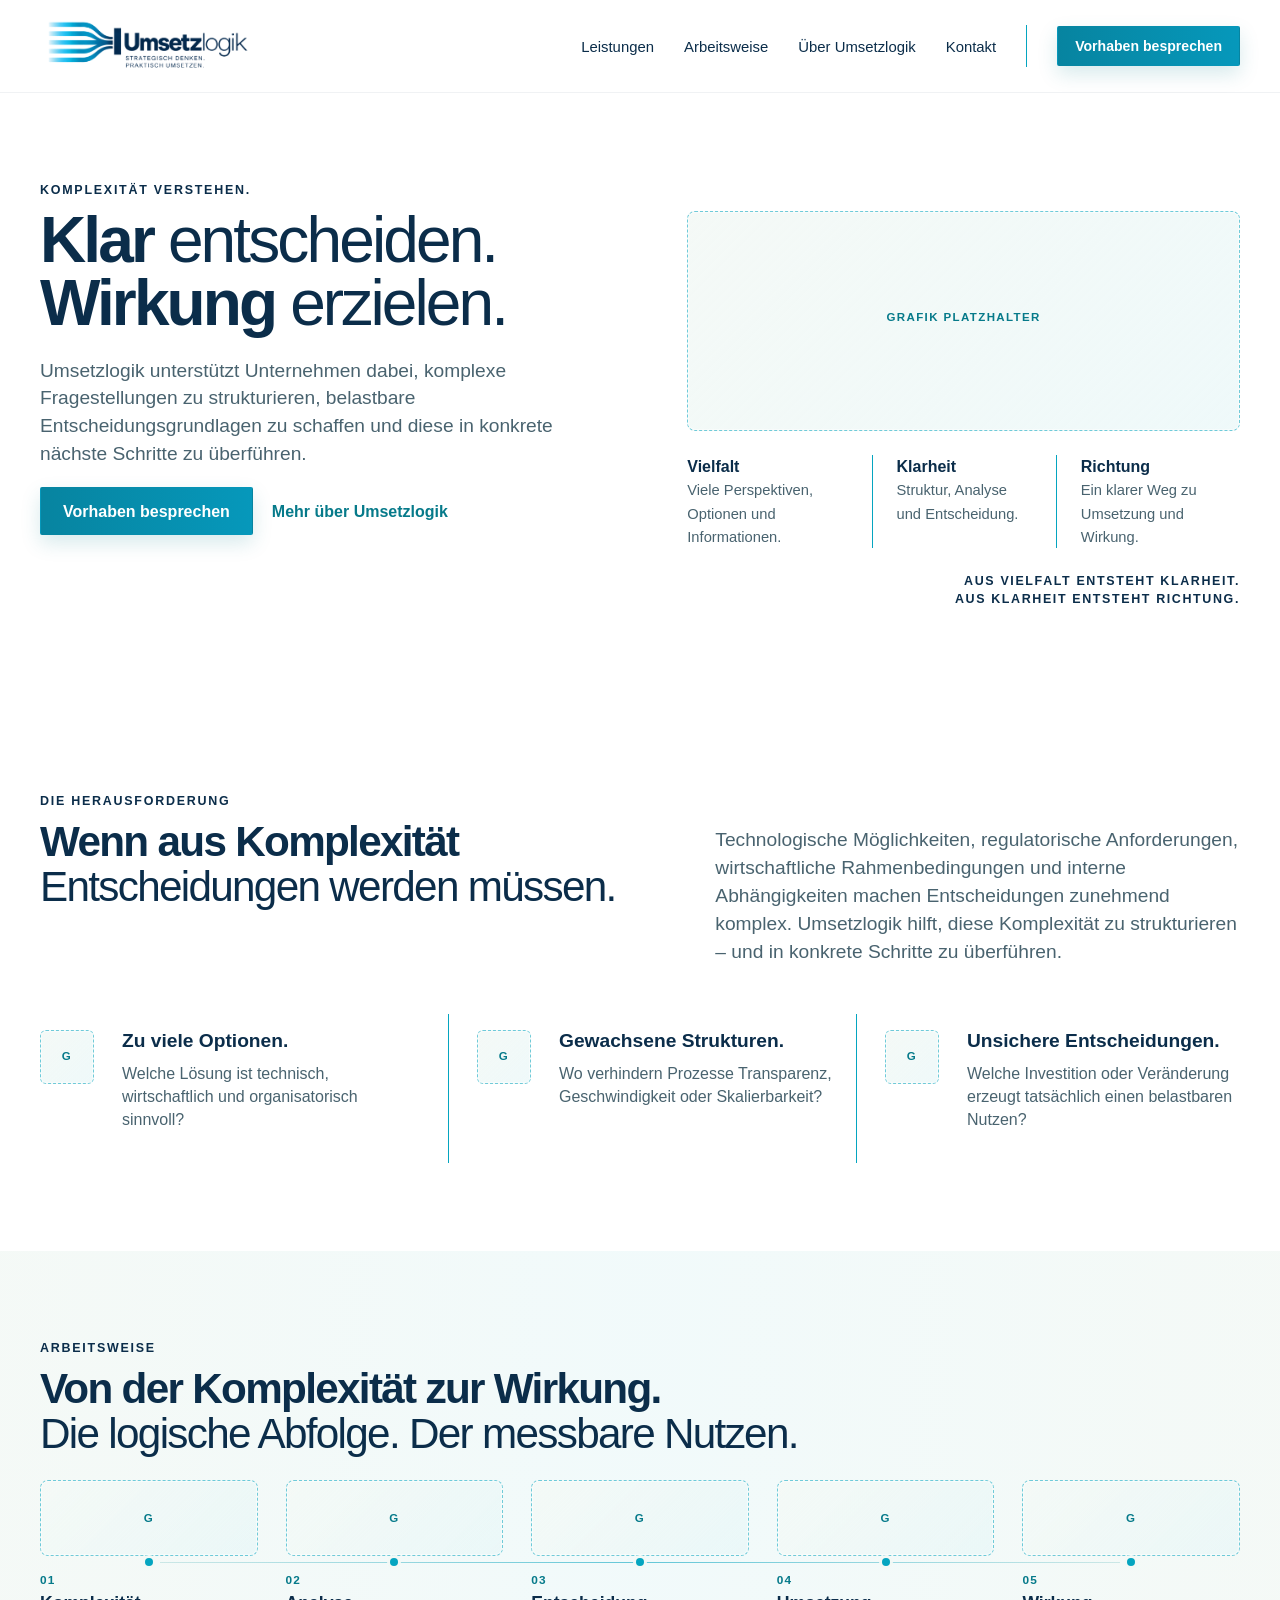
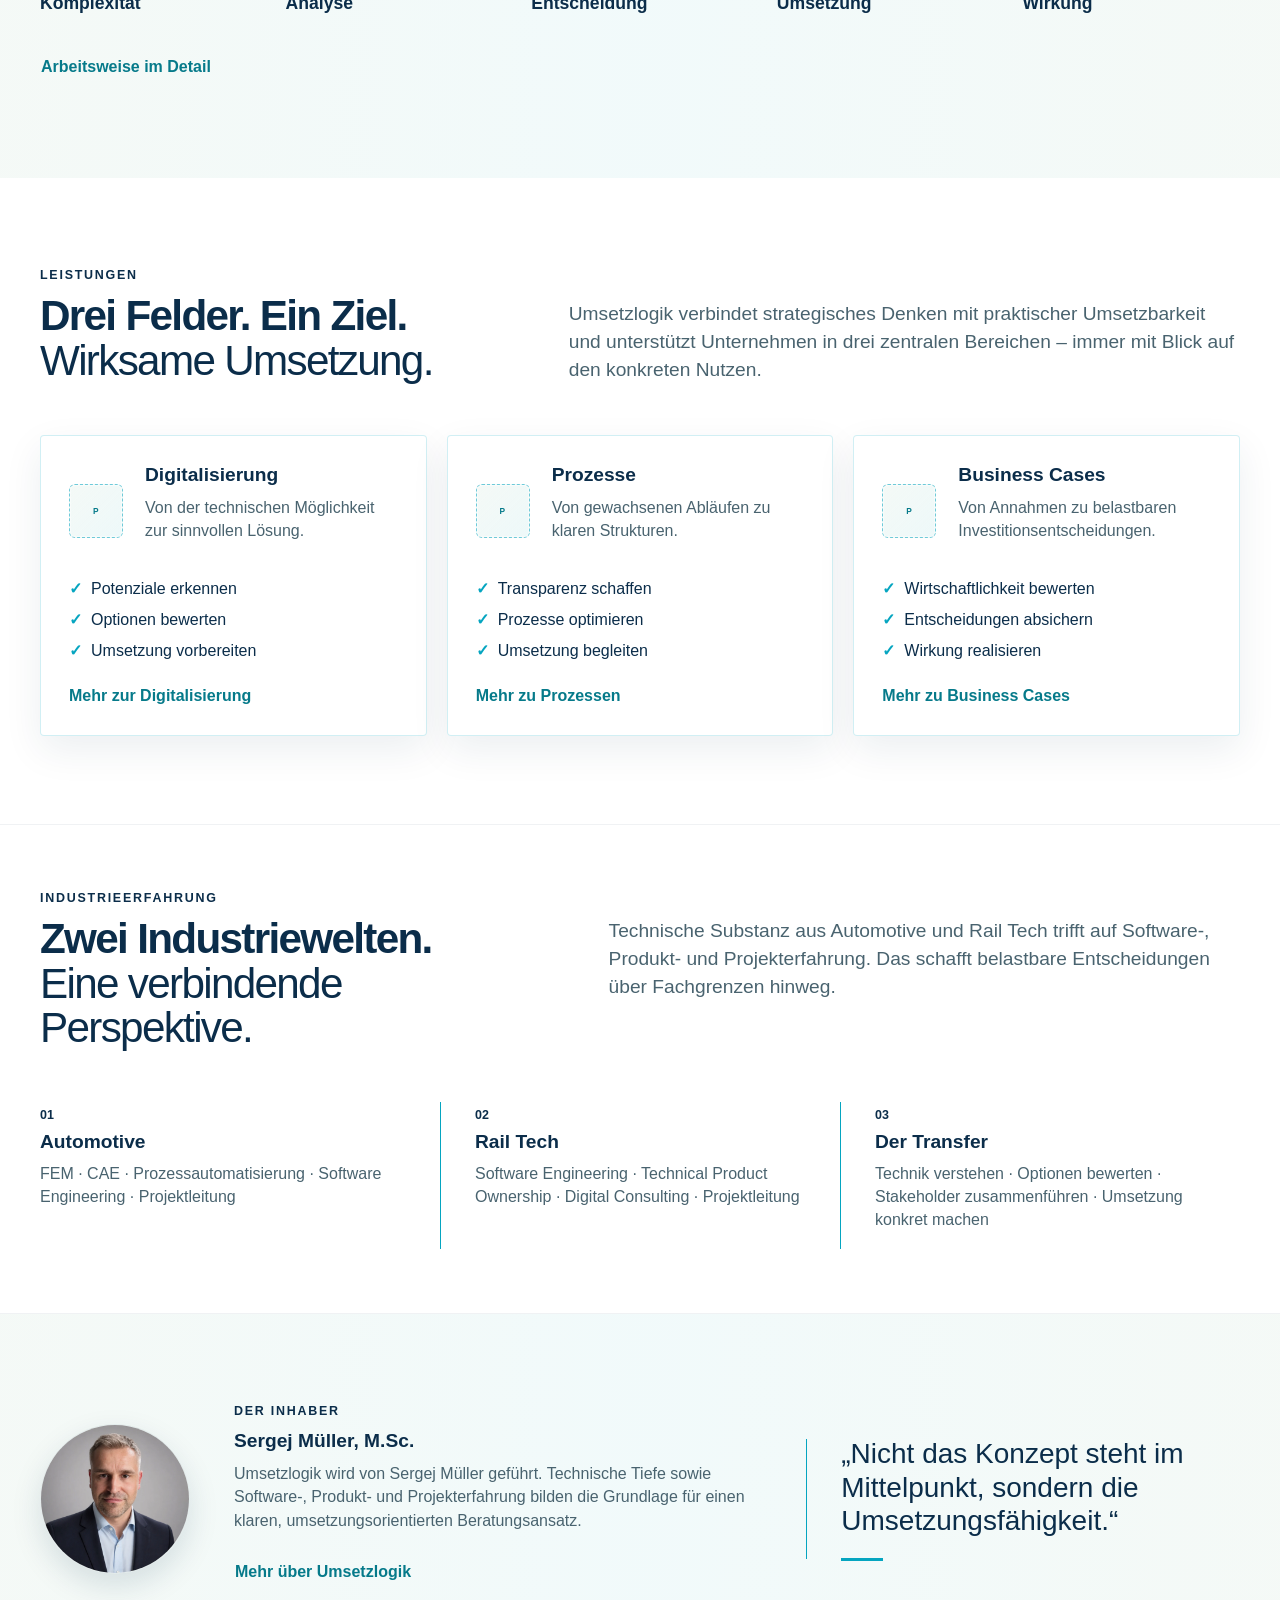
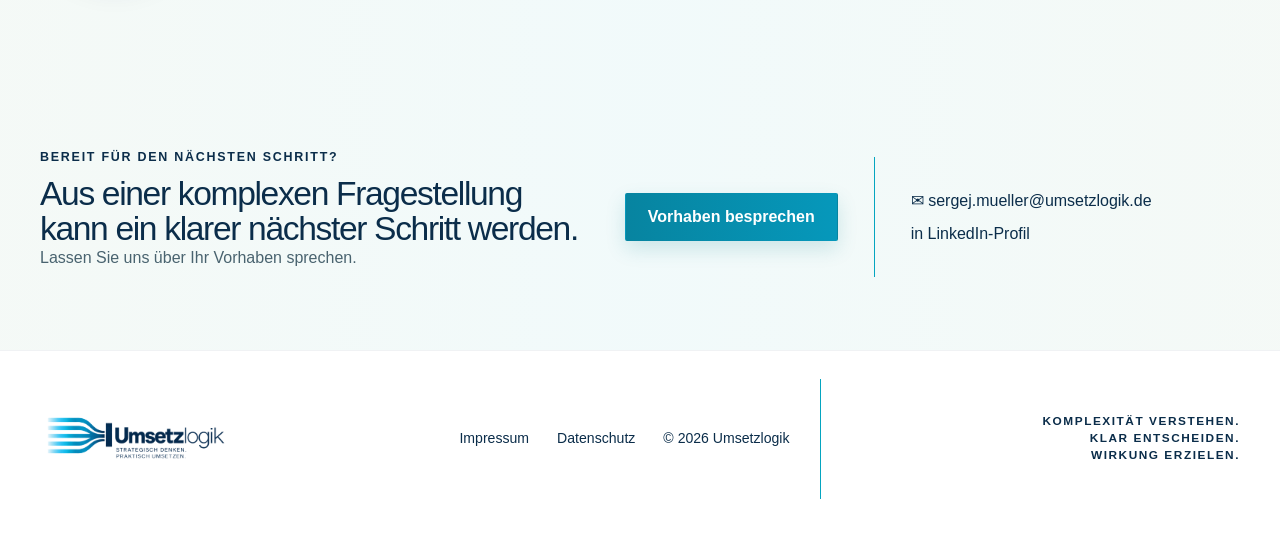
==== commit af6f91d9: "Korrekte Einstufung der Grafiken" ====
--- a/index.html
+++ b/index.html
@@ -3,16 +3,15 @@
 <html lang="de"><head><meta charset="utf-8"/><meta content="width=device-width,initial-scale=1" name="viewport"/><title>Klar entscheiden. Wirkung erzielen. | Umsetzlogik</title><meta content="Umsetzlogik strukturiert komplexe Fragestellungen in Digitalisierung, Prozessen und Business Cases – mit Industrieerfahrung aus Automotive und Rail Tech." name="description"/><meta content="#0B2D4A" name="theme-color"/><link href="assets/favicon.svg?v=20260915-14" rel="icon" type="image/svg+xml"/><link href="assets/style.css?v=20260915-17" rel="stylesheet"/><meta content="Klar entscheiden. Wirkung erzielen. | Umsetzlogik" property="og:title"/><meta content="Umsetzlogik strukturiert komplexe Fragestellungen in Digitalisierung, Prozessen und Business Cases – mit Industrieerfahrung aus Automotive und Rail Tech." property="og:description"/><meta content="website" property="og:type"/><link href="https://umsetzlogik.de/" rel="canonical"/><meta content="https://umsetzlogik.de/" property="og:url"/><meta content="Umsetzlogik" property="og:site_name"/><meta content="de_DE" property="og:locale"/><meta content="https://umsetzlogik.de/assets/logo-primary.png" property="og:image"/><meta content="summary_large_image" name="twitter:card"/></head><body class="home"><header class="site-header"><div class="container nav"><a aria-label="Umsetzlogik Startseite" class="brand" href="index.html"><img alt="Umsetzlogik – Strategisch denken. Praktisch umsetzen." class="brand-logo" loading="eager" src="assets/logo-primary.png?v=20260915-15"/></a><nav aria-label="Hauptnavigation" class="nav-links"><a class="" href="leistungen.html">Leistungen</a><a class="" href="arbeitsweise.html">Arbeitsweise</a><a class="" href="ueber.html">Über Umsetzlogik</a><a class="" href="kontakt.html">Kontakt</a><span aria-hidden="true" class="nav-sep"></span><a class="btn primary" href="kontakt.html">Vorhaben besprechen</a></nav><button aria-expanded="false" aria-label="Menü öffnen" class="mobile-toggle"><span></span><span></span><span></span></button></div></header>
 <main>
 <section class="hero"><div class="container hero-grid"><div class="hero-copy"><p class="eyebrow">Komplexität verstehen.</p><h1><strong>Klar</strong> entscheiden.<br/><strong>Wirkung</strong> erzielen.</h1><p class="lead muted">Umsetzlogik unterstützt Unternehmen dabei, komplexe Fragestellungen zu strukturieren, belastbare Entscheidungsgrundlagen zu schaffen und diese in konkrete nächste Schritte zu überführen.</p><div class="hero-actions"><a class="btn primary" href="kontakt.html">Vorhaben besprechen</a><a class="btn ghost" href="ueber.html">Mehr über Umsetzlogik</a></div></div><div class="hero-art"><div aria-label="Grafik Platzhalter" class="graphic-placeholder hero" role="img"><span>Grafik Platzhalter</span></div><div class="hero-meta"><div><strong>Vielfalt</strong><span class="muted small">Viele Perspektiven, Optionen und Informationen.</span></div><div><strong>Klarheit</strong><span class="muted small">Struktur, Analyse und Entscheidung.</span></div><div><strong>Richtung</strong><span class="muted small">Ein klarer Weg zu Umsetzung und Wirkung.</span></div></div><div class="manifesto">Aus Vielfalt entsteht Klarheit.<br/>Aus Klarheit entsteht Richtung.</div></div></div></section>
-
-<section class="section"><div class="container question-grid"><div class="question-heading"><p class="eyebrow">Die Herausforderung</p><h2><strong>Wenn aus Komplexität</strong><br/>Entscheidungen werden müssen.</h2></div><div class="question-copy"><p class="muted lead">Technologische Möglichkeiten, regulatorische Anforderungen, wirtschaftliche Rahmenbedingungen und interne Abhängigkeiten machen Entscheidungen zunehmend komplex. Umsetzlogik hilft, diese Komplexität zu strukturieren – und in konkrete Schritte zu überführen.</p></div><div class="question-cards"><div class="mini-card"><div class="icon"><div aria-label="Platzhalter für Piktogramm: Optionen und Wege" class="graphic-placeholder pictogram-placeholder" role="img" title="Optionen und Wege"><span>Piktogramm</span></div></div><div><h3>Zu viele Optionen.</h3><p class="muted">Welche Lösung ist technisch, wirtschaftlich und organisatorisch sinnvoll?</p></div></div><div class="mini-card"><div class="icon"><div aria-label="Platzhalter für Piktogramm: Prozess und Ablauf" class="graphic-placeholder pictogram-placeholder" role="img" title="Prozess und Ablauf"><span>Piktogramm</span></div></div><div><h3>Gewachsene Strukturen.</h3><p class="muted">Wo verhindern Prozesse Transparenz, Geschwindigkeit oder Skalierbarkeit?</p></div></div><div class="mini-card"><div class="icon"><div aria-label="Platzhalter für Piktogramm: Ziel und Wirkung" class="graphic-placeholder pictogram-placeholder" role="img" title="Ziel und Wirkung"><span>Piktogramm</span></div></div><div><h3>Unsichere Entscheidungen.</h3><p class="muted">Welche Investition oder Veränderung erzeugt tatsächlich einen belastbaren Nutzen?</p></div></div></div></div></section>
+<section class="section"><div class="container question-grid"><div class="question-heading"><p class="eyebrow">Die Herausforderung</p><h2><strong>Wenn aus Komplexität</strong><br/>Entscheidungen werden müssen.</h2></div><div class="question-copy"><p class="muted lead">Technologische Möglichkeiten, regulatorische Anforderungen, wirtschaftliche Rahmenbedingungen und interne Abhängigkeiten machen Entscheidungen zunehmend komplex. Umsetzlogik hilft, diese Komplexität zu strukturieren – und in konkrete Schritte zu überführen.</p></div><div class="question-cards"><div class="mini-card"><div class="icon"><div aria-label="Platzhalter für Grafik: Optionen und Wege" class="graphic-placeholder challenge-graphic-placeholder" role="img" title="Optionen und Wege"><span>G</span></div></div><div><h3>Zu viele Optionen.</h3><p class="muted">Welche Lösung ist technisch, wirtschaftlich und organisatorisch sinnvoll?</p></div></div><div class="mini-card"><div class="icon"><div aria-label="Platzhalter für Grafik: Prozess und Ablauf" class="graphic-placeholder challenge-graphic-placeholder" role="img" title="Prozess und Ablauf"><span>G</span></div></div><div><h3>Gewachsene Strukturen.</h3><p class="muted">Wo verhindern Prozesse Transparenz, Geschwindigkeit oder Skalierbarkeit?</p></div></div><div class="mini-card"><div class="icon"><div aria-label="Platzhalter für Grafik: Ziel und Wirkung" class="graphic-placeholder challenge-graphic-placeholder" role="img" title="Ziel und Wirkung"><span>G</span></div></div><div><h3>Unsichere Entscheidungen.</h3><p class="muted">Welche Investition oder Veränderung erzeugt tatsächlich einen belastbaren Nutzen?</p></div></div></div></div></section>
 <section class="section tint"><div class="container"><p class="eyebrow">Arbeitsweise</p><h2><strong>Von der Komplexität zur Wirkung.</strong><br/>Die logische Abfolge. Der messbare Nutzen.</h2><div class="process">
-<div class="step"><div class="step-icon"><div aria-label="Platzhalter für Piktogramm: Optionen und Wege" class="graphic-placeholder process-pictogram-placeholder" role="img" title="Optionen und Wege"><span>Piktogramm</span></div></div><span class="num">01</span><strong>Komplexität</strong></div>
-<div class="step"><div class="step-icon"><div aria-label="Platzhalter für Piktogramm: Analyse" class="graphic-placeholder process-pictogram-placeholder" role="img" title="Analyse"><span>Piktogramm</span></div></div><span class="num">02</span><strong>Analyse</strong></div>
-<div class="step"><div class="step-icon"><div aria-label="Platzhalter für Piktogramm: Entscheidung" class="graphic-placeholder process-pictogram-placeholder" role="img" title="Entscheidung"><span>Piktogramm</span></div></div><span class="num">03</span><strong>Entscheidung</strong></div>
-<div class="step"><div class="step-icon"><div aria-label="Platzhalter für Piktogramm: Umsetzung" class="graphic-placeholder process-pictogram-placeholder" role="img" title="Umsetzung"><span>Piktogramm</span></div></div><span class="num">04</span><strong>Umsetzung</strong></div>
-<div class="step"><div class="step-icon"><div aria-label="Platzhalter für Piktogramm: Ziel und Wirkung" class="graphic-placeholder process-pictogram-placeholder" role="img" title="Ziel und Wirkung"><span>Piktogramm</span></div></div><span class="num">05</span><strong>Wirkung</strong></div>
+<div class="step"><div class="step-icon"><div aria-label="Platzhalter für Grafik: Optionen und Wege" class="graphic-placeholder process-graphic-placeholder" role="img" title="Optionen und Wege"><span>G</span></div></div><span class="num">01</span><strong>Komplexität</strong></div>
+<div class="step"><div class="step-icon"><div aria-label="Platzhalter für Grafik: Analyse" class="graphic-placeholder process-graphic-placeholder" role="img" title="Analyse"><span>G</span></div></div><span class="num">02</span><strong>Analyse</strong></div>
+<div class="step"><div class="step-icon"><div aria-label="Platzhalter für Grafik: Entscheidung" class="graphic-placeholder process-graphic-placeholder" role="img" title="Entscheidung"><span>G</span></div></div><span class="num">03</span><strong>Entscheidung</strong></div>
+<div class="step"><div class="step-icon"><div aria-label="Platzhalter für Grafik: Umsetzung" class="graphic-placeholder process-graphic-placeholder" role="img" title="Umsetzung"><span>G</span></div></div><span class="num">04</span><strong>Umsetzung</strong></div>
+<div class="step"><div class="step-icon"><div aria-label="Platzhalter für Grafik: Ziel und Wirkung" class="graphic-placeholder process-graphic-placeholder" role="img" title="Ziel und Wirkung"><span>G</span></div></div><span class="num">05</span><strong>Wirkung</strong></div>
 </div><div class="process-more"><a class="btn ghost" href="arbeitsweise.html">Arbeitsweise im Detail</a></div></div></section>
-<section class="section"><div class="container"><div class="service-intro"><div class="service-heading"><p class="eyebrow">Leistungen</p><h2><strong>Drei Felder. Ein Ziel.</strong><br/>Wirksame Umsetzung.</h2></div><p class="lead muted service-copy">Umsetzlogik verbindet strategisches Denken mit praktischer Umsetzbarkeit und unterstützt Unternehmen in drei zentralen Bereichen – immer mit Blick auf den konkreten Nutzen.</p></div><div class="cards-3"><article class="card service-card"><div class="service-head"><div class="icon"><div aria-label="Platzhalter für Piktogramm: Digitalisierung" class="graphic-placeholder pictogram-placeholder" role="img" title="Digitalisierung"><span>Piktogramm</span></div></div><div><h3>Digitalisierung</h3><p class="muted">Von der technischen Möglichkeit zur sinnvollen Lösung.</p></div></div><ul><li>Potenziale erkennen</li><li>Optionen bewerten</li><li>Umsetzung vorbereiten</li></ul><a class="link" href="digitalisierung.html">Mehr zur Digitalisierung</a></article><article class="card service-card"><div class="service-head"><div class="icon"><div aria-label="Platzhalter für Piktogramm: Prozess und Ablauf" class="graphic-placeholder pictogram-placeholder" role="img" title="Prozess und Ablauf"><span>Piktogramm</span></div></div><div><h3>Prozesse</h3><p class="muted">Von gewachsenen Abläufen zu klaren Strukturen.</p></div></div><ul><li>Transparenz schaffen</li><li>Prozesse optimieren</li><li>Umsetzung begleiten</li></ul><a class="link" href="prozesse.html">Mehr zu Prozessen</a></article><article class="card service-card"><div class="service-head"><div class="icon"><div aria-label="Platzhalter für Piktogramm: Wirtschaftlichkeit und Business Case" class="graphic-placeholder pictogram-placeholder" role="img" title="Wirtschaftlichkeit und Business Case"><span>Piktogramm</span></div></div><div><h3>Business Cases</h3><p class="muted">Von Annahmen zu belastbaren Investitionsentscheidungen.</p></div></div><ul><li>Wirtschaftlichkeit bewerten</li><li>Entscheidungen absichern</li><li>Wirkung realisieren</li></ul><a class="link" href="business-cases.html">Mehr zu Business Cases</a></article></div></div></section>
+<section class="section"><div class="container"><div class="service-intro"><div class="service-heading"><p class="eyebrow">Leistungen</p><h2><strong>Drei Felder. Ein Ziel.</strong><br/>Wirksame Umsetzung.</h2></div><p class="lead muted service-copy">Umsetzlogik verbindet strategisches Denken mit praktischer Umsetzbarkeit und unterstützt Unternehmen in drei zentralen Bereichen – immer mit Blick auf den konkreten Nutzen.</p></div><div class="cards-3"><article class="card service-card"><div class="service-head"><div class="icon"><div aria-label="Platzhalter für Piktogramm: Digitalisierung" class="graphic-placeholder pictogram-placeholder" role="img" title="Digitalisierung"><span>P</span></div></div><div><h3>Digitalisierung</h3><p class="muted">Von der technischen Möglichkeit zur sinnvollen Lösung.</p></div></div><ul><li>Potenziale erkennen</li><li>Optionen bewerten</li><li>Umsetzung vorbereiten</li></ul><a class="link" href="digitalisierung.html">Mehr zur Digitalisierung</a></article><article class="card service-card"><div class="service-head"><div class="icon"><div aria-label="Platzhalter für Piktogramm: Prozess und Ablauf" class="graphic-placeholder pictogram-placeholder" role="img" title="Prozess und Ablauf"><span>P</span></div></div><div><h3>Prozesse</h3><p class="muted">Von gewachsenen Abläufen zu klaren Strukturen.</p></div></div><ul><li>Transparenz schaffen</li><li>Prozesse optimieren</li><li>Umsetzung begleiten</li></ul><a class="link" href="prozesse.html">Mehr zu Prozessen</a></article><article class="card service-card"><div class="service-head"><div class="icon"><div aria-label="Platzhalter für Piktogramm: Wirtschaftlichkeit und Business Case" class="graphic-placeholder pictogram-placeholder" role="img" title="Wirtschaftlichkeit und Business Case"><span>P</span></div></div><div><h3>Business Cases</h3><p class="muted">Von Annahmen zu belastbaren Investitionsentscheidungen.</p></div></div><ul><li>Wirtschaftlichkeit bewerten</li><li>Entscheidungen absichern</li><li>Wirkung realisieren</li></ul><a class="link" href="business-cases.html">Mehr zu Business Cases</a></article></div></div></section>
 <section class="section compact industry-proof">
 <div class="container">
 <p class="eyebrow">Industrieerfahrung</p>
@@ -39,4 +38,4 @@
 </div>
 </div>
 </section><section class="section tint"><div class="container about-strip"><img alt="Sergej Müller, M.Sc., Inhaber von Umsetzlogik" class="portrait portrait-photo" loading="lazy" src="assets/sergej-mueller.webp?v=20260915-14"/><div><p class="eyebrow">Der Inhaber</p><h3>Sergej Müller, M.Sc.</h3><p class="muted">Umsetzlogik wird von Sergej Müller geführt. Technische Tiefe sowie Software-, Produkt- und Projekterfahrung bilden die Grundlage für einen klaren, umsetzungsorientierten Beratungsansatz.</p><a class="btn ghost" href="ueber.html">Mehr über Umsetzlogik</a></div><span class="vline"></span><div class="quote">„Nicht das Konzept steht im Mittelpunkt, sondern die Umsetzungsfähigkeit.“</div></div></section>
-<section class="section compact tint"><div class="container cta"><div><p class="eyebrow">Bereit für den nächsten Schritt?</p><h2>Aus einer komplexen Fragestellung kann ein klarer nächster Schritt werden.</h2><p class="muted">Lassen Sie uns über Ihr Vorhaben sprechen.</p></div><a class="btn primary" href="kontakt.html">Vorhaben besprechen</a><span class="vline"></span><div class="contact-links"><a href="mailto:sergej.mueller@umsetzlogik.de">✉ sergej.mueller@umsetzlogik.de</a><a href="https://de.linkedin.com/in/sergej-m%C3%BCller-3799a1286" rel="noopener" target="_blank">in LinkedIn-Profil</a></div></div></section></main><footer class="footer"><div class="container footer-grid"><a class="brand" href="index.html"><img alt="Umsetzlogik – Strategisch denken. Praktisch umsetzen." class="brand-logo" loading="eager" src="assets/logo-primary.png?v=20260915-15"/></a><div class="footer-links"><a href="impressum.html">Impressum</a><a href="datenschutz.html">Datenschutz</a><span>© 2026 Umsetzlogik</span></div><span class="vline"></span><div class="slogan">Komplexität verstehen.<br/>Klar entscheiden.<br/>Wirkung erzielen.</div></div></footer><script src="assets/script.js?v=20260915-16"></script></body></html>+<section class="section compact tint"><div class="container cta"><div><p class="eyebrow">Bereit für den nächsten Schritt?</p><h2>Aus einer komplexen Fragestellung kann ein klarer nächster Schritt werden.</h2><p class="muted">Lassen Sie uns über Ihr Vorhaben sprechen.</p></div><a class="btn primary" href="kontakt.html">Vorhaben besprechen</a><span class="vline"></span><div class="contact-links"><a href="mailto:sergej.mueller@umsetzlogik.de">✉ sergej.mueller@umsetzlogik.de</a><a href="https://de.linkedin.com/in/sergej-m%C3%BCller-3799a1286" rel="noopener" target="_blank">in LinkedIn-Profil</a></div></div></section></main><footer class="footer"><div class="container footer-grid"><a class="brand" href="index.html"><img alt="Umsetzlogik – Strategisch denken. Praktisch umsetzen." class="brand-logo" loading="eager" src="assets/logo-primary.png?v=20260915-15"/></a><div class="footer-links"><a href="impressum.html">Impressum</a><a href="datenschutz.html">Datenschutz</a><span>© 2026 Umsetzlogik</span></div><span class="vline"></span><div class="slogan">Komplexität verstehen.<br/>Klar entscheiden.<br/>Wirkung erzielen.</div></div></footer><script src="assets/script.js?v=20260916-17"></script></body></html>
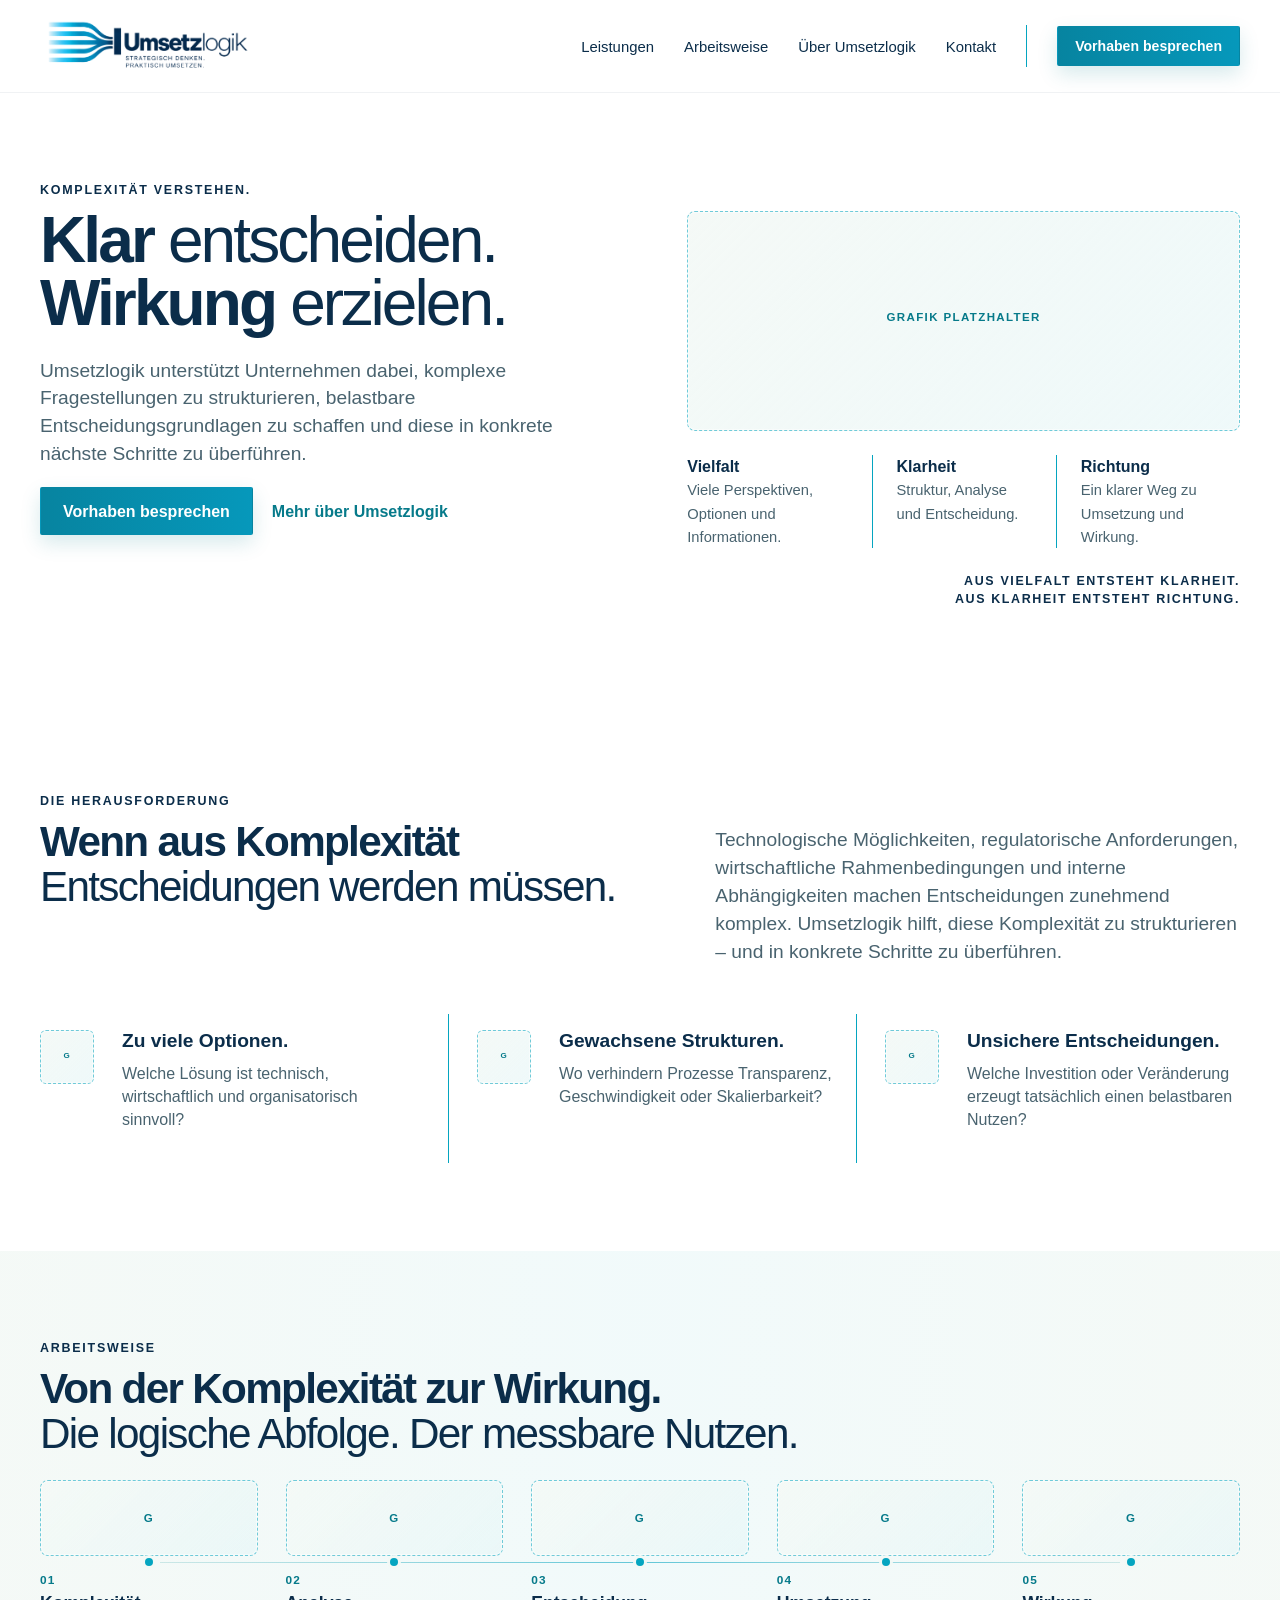
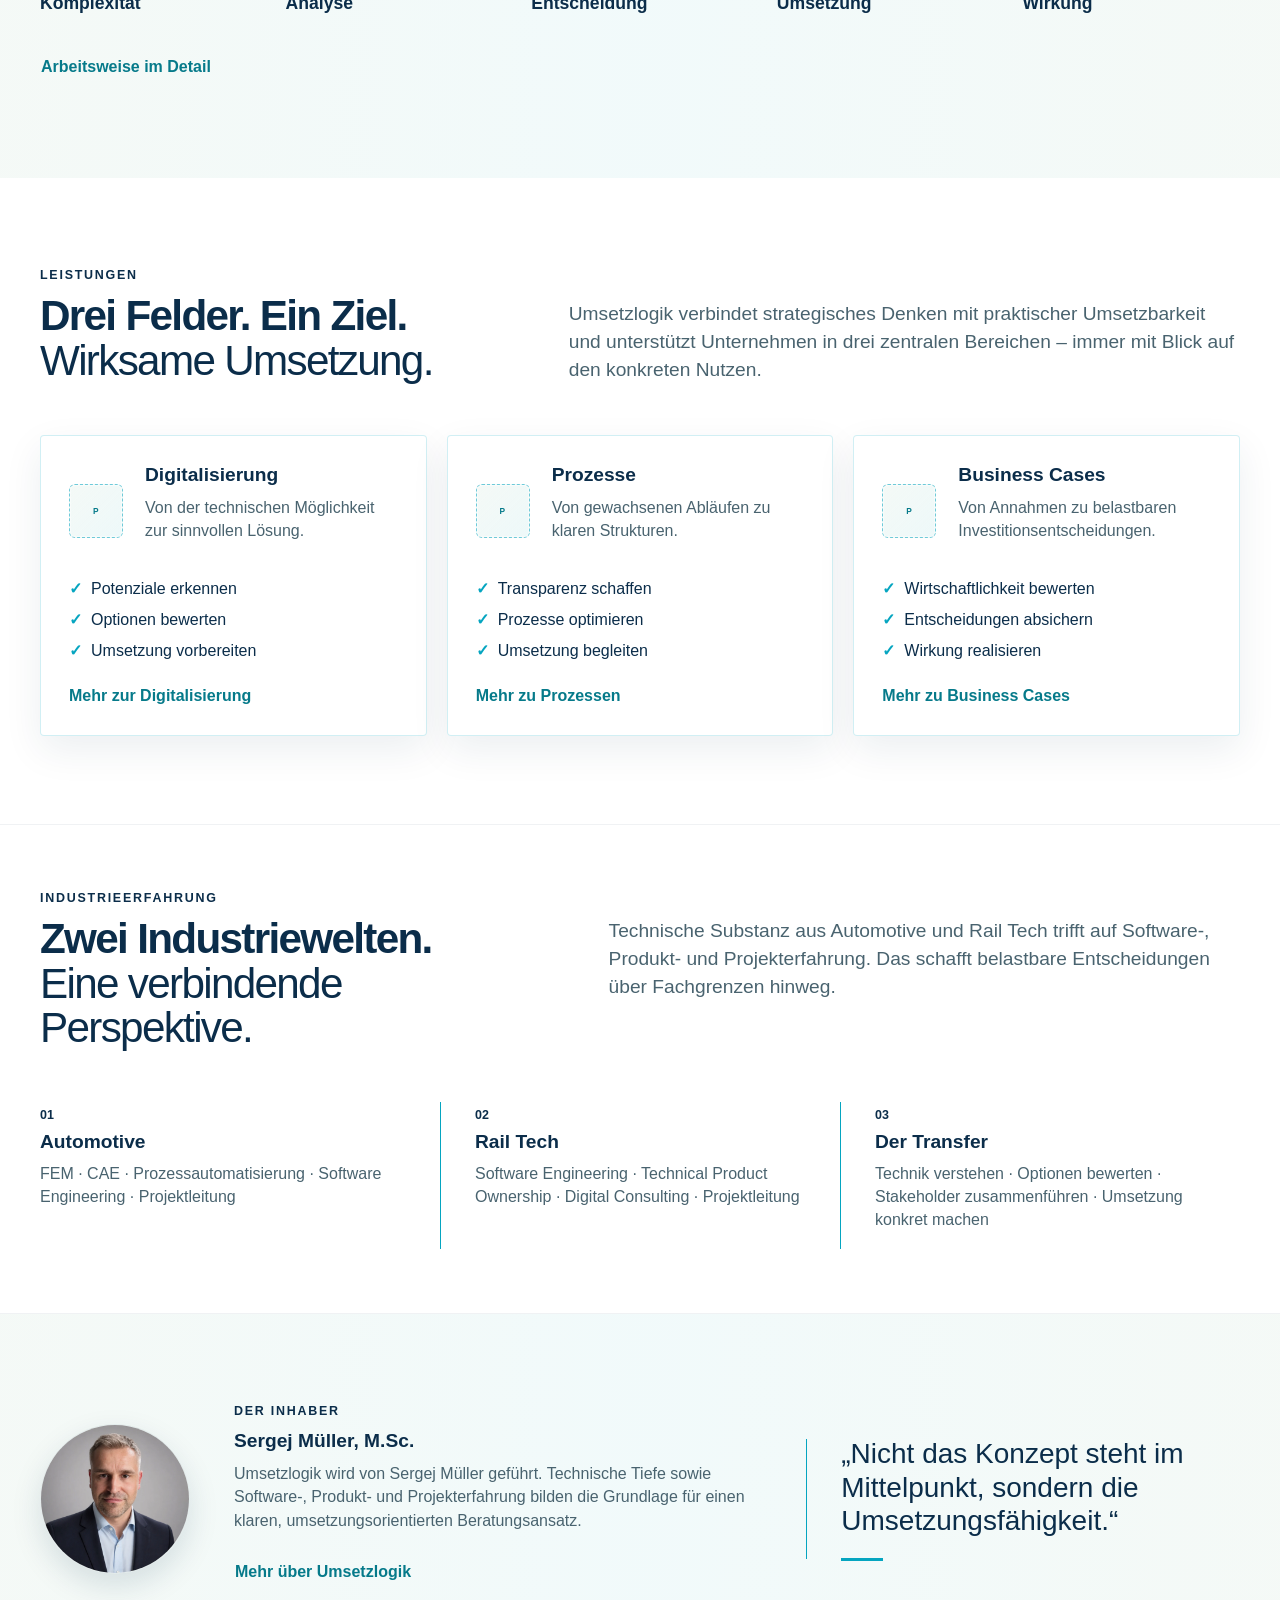
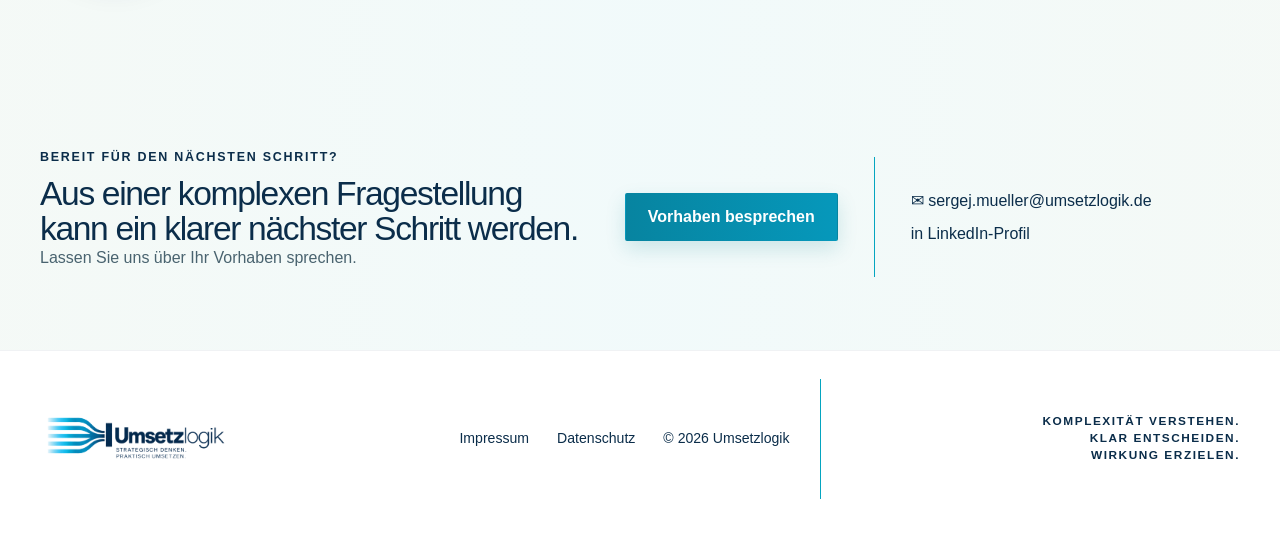
==== commit aac27a09: "Review von Perfektionisten" ====
--- a/index.html
+++ b/index.html
@@ -1,6 +1,6 @@
 <!DOCTYPE html>
 
-<html lang="de"><head><meta charset="utf-8"/><meta content="width=device-width,initial-scale=1" name="viewport"/><title>Klar entscheiden. Wirkung erzielen. | Umsetzlogik</title><meta content="Umsetzlogik strukturiert komplexe Fragestellungen in Digitalisierung, Prozessen und Business Cases – mit Industrieerfahrung aus Automotive und Rail Tech." name="description"/><meta content="#0B2D4A" name="theme-color"/><link href="assets/favicon.svg?v=20260915-14" rel="icon" type="image/svg+xml"/><link href="assets/style.css?v=20260915-17" rel="stylesheet"/><meta content="Klar entscheiden. Wirkung erzielen. | Umsetzlogik" property="og:title"/><meta content="Umsetzlogik strukturiert komplexe Fragestellungen in Digitalisierung, Prozessen und Business Cases – mit Industrieerfahrung aus Automotive und Rail Tech." property="og:description"/><meta content="website" property="og:type"/><link href="https://umsetzlogik.de/" rel="canonical"/><meta content="https://umsetzlogik.de/" property="og:url"/><meta content="Umsetzlogik" property="og:site_name"/><meta content="de_DE" property="og:locale"/><meta content="https://umsetzlogik.de/assets/logo-primary.png" property="og:image"/><meta content="summary_large_image" name="twitter:card"/></head><body class="home"><header class="site-header"><div class="container nav"><a aria-label="Umsetzlogik Startseite" class="brand" href="index.html"><img alt="Umsetzlogik – Strategisch denken. Praktisch umsetzen." class="brand-logo" loading="eager" src="assets/logo-primary.png?v=20260915-15"/></a><nav aria-label="Hauptnavigation" class="nav-links"><a class="" href="leistungen.html">Leistungen</a><a class="" href="arbeitsweise.html">Arbeitsweise</a><a class="" href="ueber.html">Über Umsetzlogik</a><a class="" href="kontakt.html">Kontakt</a><span aria-hidden="true" class="nav-sep"></span><a class="btn primary" href="kontakt.html">Vorhaben besprechen</a></nav><button aria-expanded="false" aria-label="Menü öffnen" class="mobile-toggle"><span></span><span></span><span></span></button></div></header>
+<html lang="de"><head><meta charset="utf-8"/><meta content="width=device-width,initial-scale=1" name="viewport"/><title>Klar entscheiden. Wirkung erzielen. | Umsetzlogik</title><meta content="Umsetzlogik strukturiert komplexe Fragestellungen in Digitalisierung, Prozessen und Business Cases – mit Industrieerfahrung aus Automotive und Rail Tech." name="description"/><meta content="#0B2D4A" name="theme-color"/><link href="assets/favicon.svg?v=20260915-14" rel="icon" type="image/svg+xml"/><link href="assets/style.css?v=20260916-18" rel="stylesheet"/><meta content="Klar entscheiden. Wirkung erzielen. | Umsetzlogik" property="og:title"/><meta content="Umsetzlogik strukturiert komplexe Fragestellungen in Digitalisierung, Prozessen und Business Cases – mit Industrieerfahrung aus Automotive und Rail Tech." property="og:description"/><meta content="website" property="og:type"/><link href="https://umsetzlogik.de/" rel="canonical"/><meta content="https://umsetzlogik.de/" property="og:url"/><meta content="Umsetzlogik" property="og:site_name"/><meta content="de_DE" property="og:locale"/><meta content="https://umsetzlogik.de/assets/logo-primary.png" property="og:image"/><meta content="summary_large_image" name="twitter:card"/></head><body class="home"><header class="site-header"><div class="container nav"><a aria-label="Umsetzlogik Startseite" class="brand" href="index.html"><img alt="Umsetzlogik – Strategisch denken. Praktisch umsetzen." class="brand-logo" loading="eager" src="assets/logo-primary.png?v=20260915-15"/></a><nav aria-label="Hauptnavigation" class="nav-links"><a class="" href="leistungen.html">Leistungen</a><a class="" href="arbeitsweise.html">Arbeitsweise</a><a class="" href="ueber.html">Über Umsetzlogik</a><a class="" href="kontakt.html">Kontakt</a><span aria-hidden="true" class="nav-sep"></span><a class="btn primary" href="kontakt.html">Vorhaben besprechen</a></nav><button aria-expanded="false" aria-label="Menü öffnen" class="mobile-toggle"><span></span><span></span><span></span></button></div></header>
 <main>
 <section class="hero"><div class="container hero-grid"><div class="hero-copy"><p class="eyebrow">Komplexität verstehen.</p><h1><strong>Klar</strong> entscheiden.<br/><strong>Wirkung</strong> erzielen.</h1><p class="lead muted">Umsetzlogik unterstützt Unternehmen dabei, komplexe Fragestellungen zu strukturieren, belastbare Entscheidungsgrundlagen zu schaffen und diese in konkrete nächste Schritte zu überführen.</p><div class="hero-actions"><a class="btn primary" href="kontakt.html">Vorhaben besprechen</a><a class="btn ghost" href="ueber.html">Mehr über Umsetzlogik</a></div></div><div class="hero-art"><div aria-label="Grafik Platzhalter" class="graphic-placeholder hero" role="img"><span>Grafik Platzhalter</span></div><div class="hero-meta"><div><strong>Vielfalt</strong><span class="muted small">Viele Perspektiven, Optionen und Informationen.</span></div><div><strong>Klarheit</strong><span class="muted small">Struktur, Analyse und Entscheidung.</span></div><div><strong>Richtung</strong><span class="muted small">Ein klarer Weg zu Umsetzung und Wirkung.</span></div></div><div class="manifesto">Aus Vielfalt entsteht Klarheit.<br/>Aus Klarheit entsteht Richtung.</div></div></div></section>
 <section class="section"><div class="container question-grid"><div class="question-heading"><p class="eyebrow">Die Herausforderung</p><h2><strong>Wenn aus Komplexität</strong><br/>Entscheidungen werden müssen.</h2></div><div class="question-copy"><p class="muted lead">Technologische Möglichkeiten, regulatorische Anforderungen, wirtschaftliche Rahmenbedingungen und interne Abhängigkeiten machen Entscheidungen zunehmend komplex. Umsetzlogik hilft, diese Komplexität zu strukturieren – und in konkrete Schritte zu überführen.</p></div><div class="question-cards"><div class="mini-card"><div class="icon"><div aria-label="Platzhalter für Grafik: Optionen und Wege" class="graphic-placeholder challenge-graphic-placeholder" role="img" title="Optionen und Wege"><span>G</span></div></div><div><h3>Zu viele Optionen.</h3><p class="muted">Welche Lösung ist technisch, wirtschaftlich und organisatorisch sinnvoll?</p></div></div><div class="mini-card"><div class="icon"><div aria-label="Platzhalter für Grafik: Prozess und Ablauf" class="graphic-placeholder challenge-graphic-placeholder" role="img" title="Prozess und Ablauf"><span>G</span></div></div><div><h3>Gewachsene Strukturen.</h3><p class="muted">Wo verhindern Prozesse Transparenz, Geschwindigkeit oder Skalierbarkeit?</p></div></div><div class="mini-card"><div class="icon"><div aria-label="Platzhalter für Grafik: Ziel und Wirkung" class="graphic-placeholder challenge-graphic-placeholder" role="img" title="Ziel und Wirkung"><span>G</span></div></div><div><h3>Unsichere Entscheidungen.</h3><p class="muted">Welche Investition oder Veränderung erzeugt tatsächlich einen belastbaren Nutzen?</p></div></div></div></div></section>
@@ -11,7 +11,7 @@
 <div class="step"><div class="step-icon"><div aria-label="Platzhalter für Grafik: Umsetzung" class="graphic-placeholder process-graphic-placeholder" role="img" title="Umsetzung"><span>G</span></div></div><span class="num">04</span><strong>Umsetzung</strong></div>
 <div class="step"><div class="step-icon"><div aria-label="Platzhalter für Grafik: Ziel und Wirkung" class="graphic-placeholder process-graphic-placeholder" role="img" title="Ziel und Wirkung"><span>G</span></div></div><span class="num">05</span><strong>Wirkung</strong></div>
 </div><div class="process-more"><a class="btn ghost" href="arbeitsweise.html">Arbeitsweise im Detail</a></div></div></section>
-<section class="section"><div class="container"><div class="service-intro"><div class="service-heading"><p class="eyebrow">Leistungen</p><h2><strong>Drei Felder. Ein Ziel.</strong><br/>Wirksame Umsetzung.</h2></div><p class="lead muted service-copy">Umsetzlogik verbindet strategisches Denken mit praktischer Umsetzbarkeit und unterstützt Unternehmen in drei zentralen Bereichen – immer mit Blick auf den konkreten Nutzen.</p></div><div class="cards-3"><article class="card service-card"><div class="service-head"><div class="icon"><div aria-label="Platzhalter für Piktogramm: Digitalisierung" class="graphic-placeholder pictogram-placeholder" role="img" title="Digitalisierung"><span>P</span></div></div><div><h3>Digitalisierung</h3><p class="muted">Von der technischen Möglichkeit zur sinnvollen Lösung.</p></div></div><ul><li>Potenziale erkennen</li><li>Optionen bewerten</li><li>Umsetzung vorbereiten</li></ul><a class="link" href="digitalisierung.html">Mehr zur Digitalisierung</a></article><article class="card service-card"><div class="service-head"><div class="icon"><div aria-label="Platzhalter für Piktogramm: Prozess und Ablauf" class="graphic-placeholder pictogram-placeholder" role="img" title="Prozess und Ablauf"><span>P</span></div></div><div><h3>Prozesse</h3><p class="muted">Von gewachsenen Abläufen zu klaren Strukturen.</p></div></div><ul><li>Transparenz schaffen</li><li>Prozesse optimieren</li><li>Umsetzung begleiten</li></ul><a class="link" href="prozesse.html">Mehr zu Prozessen</a></article><article class="card service-card"><div class="service-head"><div class="icon"><div aria-label="Platzhalter für Piktogramm: Wirtschaftlichkeit und Business Case" class="graphic-placeholder pictogram-placeholder" role="img" title="Wirtschaftlichkeit und Business Case"><span>P</span></div></div><div><h3>Business Cases</h3><p class="muted">Von Annahmen zu belastbaren Investitionsentscheidungen.</p></div></div><ul><li>Wirtschaftlichkeit bewerten</li><li>Entscheidungen absichern</li><li>Wirkung realisieren</li></ul><a class="link" href="business-cases.html">Mehr zu Business Cases</a></article></div></div></section>
+<section class="section"><div class="container"><div class="service-intro"><div class="service-heading"><p class="eyebrow">Leistungen</p><h2><strong>Drei Felder. Ein Ziel.</strong><br/>Wirksame Umsetzung.</h2></div><p class="lead muted service-copy">Umsetzlogik verbindet strategisches Denken mit praktischer Umsetzbarkeit und unterstützt Unternehmen in drei zentralen Bereichen – immer mit Blick auf den konkreten Nutzen.</p></div><div class="cards-3"><article class="card service-card"><div class="service-head"><div class="icon"><div aria-label="Platzhalter für Piktogramm: Digitalisierung" class="graphic-placeholder pictogram-placeholder" role="img" title="Digitalisierung"><span>P</span></div></div><div><h3>Digitalisierung</h3><p class="muted">Von der technischen Möglichkeit zur sinnvollen Lösung.</p></div></div><ul><li>Potenziale erkennen</li><li>Optionen bewerten</li><li>Umsetzung vorbereiten</li></ul><a class="link" href="digitalisierung.html">Mehr zur Digitalisierung</a></article><article class="card service-card"><div class="service-head"><div class="icon"><div aria-label="Platzhalter für Piktogramm: Prozesse" class="graphic-placeholder pictogram-placeholder" role="img" title="Prozesse"><span>P</span></div></div><div><h3>Prozesse</h3><p class="muted">Von gewachsenen Abläufen zu klaren Strukturen.</p></div></div><ul><li>Transparenz schaffen</li><li>Prozesse optimieren</li><li>Umsetzung begleiten</li></ul><a class="link" href="prozesse.html">Mehr zu Prozessen</a></article><article class="card service-card"><div class="service-head"><div class="icon"><div aria-label="Platzhalter für Piktogramm: Business Cases" class="graphic-placeholder pictogram-placeholder" role="img" title="Business Cases"><span>P</span></div></div><div><h3>Business Cases</h3><p class="muted">Von Annahmen zu belastbaren Investitionsentscheidungen.</p></div></div><ul><li>Wirtschaftlichkeit bewerten</li><li>Entscheidungen absichern</li><li>Wirkung realisieren</li></ul><a class="link" href="business-cases.html">Mehr zu Business Cases</a></article></div></div></section>
 <section class="section compact industry-proof">
 <div class="container">
 <p class="eyebrow">Industrieerfahrung</p>
@@ -38,4 +38,4 @@
 </div>
 </div>
 </section><section class="section tint"><div class="container about-strip"><img alt="Sergej Müller, M.Sc., Inhaber von Umsetzlogik" class="portrait portrait-photo" loading="lazy" src="assets/sergej-mueller.webp?v=20260915-14"/><div><p class="eyebrow">Der Inhaber</p><h3>Sergej Müller, M.Sc.</h3><p class="muted">Umsetzlogik wird von Sergej Müller geführt. Technische Tiefe sowie Software-, Produkt- und Projekterfahrung bilden die Grundlage für einen klaren, umsetzungsorientierten Beratungsansatz.</p><a class="btn ghost" href="ueber.html">Mehr über Umsetzlogik</a></div><span class="vline"></span><div class="quote">„Nicht das Konzept steht im Mittelpunkt, sondern die Umsetzungsfähigkeit.“</div></div></section>
-<section class="section compact tint"><div class="container cta"><div><p class="eyebrow">Bereit für den nächsten Schritt?</p><h2>Aus einer komplexen Fragestellung kann ein klarer nächster Schritt werden.</h2><p class="muted">Lassen Sie uns über Ihr Vorhaben sprechen.</p></div><a class="btn primary" href="kontakt.html">Vorhaben besprechen</a><span class="vline"></span><div class="contact-links"><a href="mailto:sergej.mueller@umsetzlogik.de">✉ sergej.mueller@umsetzlogik.de</a><a href="https://de.linkedin.com/in/sergej-m%C3%BCller-3799a1286" rel="noopener" target="_blank">in LinkedIn-Profil</a></div></div></section></main><footer class="footer"><div class="container footer-grid"><a class="brand" href="index.html"><img alt="Umsetzlogik – Strategisch denken. Praktisch umsetzen." class="brand-logo" loading="eager" src="assets/logo-primary.png?v=20260915-15"/></a><div class="footer-links"><a href="impressum.html">Impressum</a><a href="datenschutz.html">Datenschutz</a><span>© 2026 Umsetzlogik</span></div><span class="vline"></span><div class="slogan">Komplexität verstehen.<br/>Klar entscheiden.<br/>Wirkung erzielen.</div></div></footer><script src="assets/script.js?v=20260916-17"></script></body></html>+<section class="section compact tint"><div class="container cta"><div><p class="eyebrow">Bereit für den nächsten Schritt?</p><h2>Aus einer komplexen Fragestellung kann ein klarer nächster Schritt werden.</h2><p class="muted">Lassen Sie uns über Ihr Vorhaben sprechen.</p></div><a class="btn primary" href="kontakt.html">Vorhaben besprechen</a><span class="vline"></span><div class="contact-links"><a href="mailto:sergej.mueller@umsetzlogik.de">✉ sergej.mueller@umsetzlogik.de</a><a href="https://de.linkedin.com/in/sergej-m%C3%BCller-3799a1286" rel="noopener" target="_blank">in LinkedIn-Profil</a></div></div></section></main><footer class="footer"><div class="container footer-grid"><a class="brand" href="index.html"><img alt="Umsetzlogik – Strategisch denken. Praktisch umsetzen." class="brand-logo" loading="eager" src="assets/logo-primary.png?v=20260915-15"/></a><div class="footer-links"><a href="impressum.html">Impressum</a><a href="datenschutz.html">Datenschutz</a><span>© 2026 Umsetzlogik</span></div><span class="vline"></span><div class="slogan">Komplexität verstehen.<br/>Klar entscheiden.<br/>Wirkung erzielen.</div></div></footer><script src="assets/script.js?v=20260916-18"></script></body></html>
--- a/assets/style.css
+++ b/assets/style.css
@@ -3,6 +3,10 @@
   --graphite:#253A42; --stone:#D9DEE2; --off:#F4F9F6; --white:#fff;
   --line:rgba(5,165,192,.25); --shadow:0 14px 38px rgba(11,45,74,.08);
   --radius:14px; --max:1200px;
+  --space-1:8px; --space-2:12px; --space-3:16px; --space-4:24px;
+  --space-5:32px; --space-6:48px; --space-7:64px; --space-8:88px;
+  --icon-sm:46px; --icon-md:54px; --icon-lg:64px;
+  --focus-ring:0 0 0 3px rgba(5,165,192,.22);
 }
 *{box-sizing:border-box} html{scroll-behavior:smooth} body{margin:0;color:var(--navy);background:#fff;font-family:Inter,"Inter Variable",Aptos,"Segoe UI Variable","Segoe UI",Arial,sans-serif;line-height:1.45;-webkit-font-smoothing:antialiased}
 a{color:inherit;text-decoration:none} img,svg{max-width:100%;display:block} button,input,textarea{font:inherit}
@@ -14,21 +18,21 @@
 .hero{padding:78px 0 68px}.hero-grid{display:grid;grid-template-columns:1.02fr .98fr;gap:60px;align-items:center}.hero-actions{display:flex;gap:18px;flex-wrap:wrap}.hero-art{display:flex;flex-direction:column;align-items:stretch}.hero-art img{width:100%;filter:drop-shadow(0 12px 18px rgba(6,122,138,.05))}.hero-meta{display:grid;grid-template-columns:repeat(3,1fr);gap:0;margin-top:24px}.hero-meta>div{padding:0 24px;border-left:1px solid var(--cyan)}.hero-meta>div:first-child{border-left:0;padding-left:0}.hero-meta strong{display:block}.manifesto{font-size:.78rem;font-weight:800;letter-spacing:.13em;text-transform:uppercase;text-align:right;margin-top:18px}
 .triad{display:grid;grid-template-columns:repeat(3,1fr);gap:0}.triad>div{padding:0 38px;border-left:1px solid var(--cyan)}.triad>div:first-child{border-left:0;padding-left:0}.triad .num{font-size:.8rem;font-weight:800}.triad p{font-size:1.55rem;line-height:1.1;font-weight:300;margin:8px 0}.triad strong{font-weight:760}
 .question-grid{display:grid;grid-template-columns:1.15fr 1fr;gap:70px;align-items:start}.question-cards{grid-column:1/-1;display:grid;grid-template-columns:repeat(3,1fr);gap:24px}.mini-card{display:grid;grid-template-columns:64px 1fr;gap:18px;align-items:start;padding:16px 0}.mini-card+.mini-card{border-left:1px solid var(--cyan);padding-left:28px}.icon{width:54px;height:54px;color:var(--cyan)}.icon svg{width:100%;height:100%;stroke:currentColor;fill:none;stroke-width:1.8}
-.process{display:grid;grid-template-columns:1fr auto 1fr auto 1fr auto 1fr auto 1fr;gap:18px;align-items:start}.process .step{min-width:0}.process .step-icon{height:84px;margin-bottom:12px;display:flex;align-items:center}.process .step-icon svg{max-height:76px;width:auto}.process .connector{font-size:2rem;color:var(--cyan);padding-top:30px}.process strong{display:block}.process .num{font-size:.78rem;font-weight:800}.complexity-dots{width:70px;height:70px;display:grid;grid-template-columns:repeat(5,1fr);gap:6px}.complexity-dots i{width:8px;height:8px;border-radius:50%;background:var(--cyan)}.complexity-dots i:nth-child(4n){background:var(--navy)}.impact{width:74px;height:74px;border:3px solid var(--cyan);border-radius:50%;position:relative;box-shadow:inset 0 0 0 8px #fff}.impact:before,.impact:after{content:"";position:absolute;border-radius:50%;inset:9px;border:2px solid var(--cyan)}.impact:after{inset:20px;background:radial-gradient(circle at 38% 36%,var(--cyan),var(--navy));border:0;filter:blur(.3px)}
+.complexity-dots{width:70px;height:70px;display:grid;grid-template-columns:repeat(5,1fr);gap:6px}.complexity-dots i{width:8px;height:8px;border-radius:50%;background:var(--cyan)}.complexity-dots i:nth-child(4n){background:var(--navy)}.impact{width:74px;height:74px;border:3px solid var(--cyan);border-radius:50%;position:relative;box-shadow:inset 0 0 0 8px #fff}.impact:before,.impact:after{content:"";position:absolute;border-radius:50%;inset:9px;border:2px solid var(--cyan)}.impact:after{inset:20px;background:radial-gradient(circle at 38% 36%,var(--cyan),var(--navy));border:0;filter:blur(.3px)}
 .cards-3{display:grid;grid-template-columns:repeat(3,1fr);gap:20px}.card{background:rgba(255,255,255,.82);border:1px solid rgba(5,165,192,.18);border-radius:4px;padding:28px;box-shadow:var(--shadow)}.card ul{list-style:none;padding:0;margin:18px 0 0}.card li{margin:8px 0;padding-left:22px;position:relative}.card li:before{content:"✓";position:absolute;left:0;color:var(--cyan);font-weight:800}.service-card .service-head{display:grid;grid-template-columns:60px 1fr;gap:16px;align-items:center}.service-card .link{display:inline-flex;gap:12px;color:var(--petrol);font-weight:600;margin-top:14px}
 .about-strip{display:grid;grid-template-columns:160px 1.35fr 1px 1fr;gap:34px;align-items:center}.portrait{width:150px;aspect-ratio:1;border-radius:50%;object-fit:cover;box-shadow:0 12px 30px rgba(11,45,74,.12)}.vline{width:1px;height:120px;background:var(--cyan)}.quote{font-size:1.75rem;line-height:1.2;font-weight:300}.quote:after{content:"";display:block;width:42px;height:3px;background:var(--cyan);margin-top:20px}
 .cta{display:grid;grid-template-columns:1.5fr auto 1px .9fr;gap:36px;align-items:center}.cta h2{font-size:2.1rem;margin:0}.contact-links{display:grid;gap:10px}.contact-links a{display:flex;gap:10px;align-items:center}.footer{padding:28px 0 34px;border-top:1px solid rgba(11,45,74,.06)}.footer-grid{display:grid;grid-template-columns:1fr auto 1px 1fr;gap:30px;align-items:center}.footer-links{display:flex;gap:28px;font-size:.88rem}.slogan{text-align:right;font-size:.74rem;font-weight:800;letter-spacing:.13em;text-transform:uppercase}
-.page-hero{padding:62px 0 54px}.page-hero-grid{display:grid;grid-template-columns:1fr .9fr;gap:56px;align-items:center}.page-hero h1{font-size:clamp(2.6rem,4.8vw,4.8rem)}.service-intro{display:grid;grid-template-columns:.9fr 1.3fr;gap:50px;align-items:start}.service-row{display:grid;grid-template-columns:.72fr 1.28fr;gap:44px;padding:44px 0;border-top:1px solid var(--line)}.service-side{display:grid;grid-template-columns:58px 1fr;gap:16px}.service-packages{display:grid;grid-template-columns:repeat(3,1fr);gap:14px}.package{padding:24px;border:1px solid rgba(5,165,192,.2);box-shadow:0 8px 26px rgba(11,45,74,.06);background:white}.package h3{min-height:2.3em}.situations{display:grid;grid-template-columns:repeat(3,1fr);gap:0}.situations>div{padding:0 30px;border-left:1px solid var(--cyan)}.situations>div:first-child{border-left:0;padding-left:0}.workflow{display:grid;grid-template-columns:repeat(5,1fr);gap:0}.workflow>div{padding:0 20px;border-left:1px solid var(--cyan)}.workflow>div:first-child{border-left:0;padding-left:0}.workflow .num{font-weight:800;font-size:.78rem}
+.page-hero{padding:62px 0 54px}.page-hero-grid{display:grid;grid-template-columns:1fr .9fr;gap:56px;align-items:center}.page-hero h1{font-size:clamp(2.6rem,4.8vw,4.8rem)}.service-intro{display:grid;grid-template-columns:.9fr 1.3fr;gap:50px;align-items:start}.situations{display:grid;grid-template-columns:repeat(3,1fr);gap:0}.situations>div{padding:0 30px;border-left:1px solid var(--cyan)}.situations>div:first-child{border-left:0;padding-left:0}.workflow{display:grid;grid-template-columns:repeat(5,1fr);gap:0}.workflow>div{padding:0 20px;border-left:1px solid var(--cyan)}.workflow>div:first-child{border-left:0;padding-left:0}.workflow .num{font-weight:800;font-size:.78rem}
 .principles{display:grid;grid-template-columns:repeat(4,1fr);gap:0;text-align:center}.principles>div{padding:0 24px;border-left:1px solid var(--cyan)}.principles>div:first-child{border-left:0}.principles .icon{margin:0 auto 14px}.step-cards{display:grid;grid-template-columns:repeat(5,1fr);gap:12px}.step-card{border:1px solid rgba(5,165,192,.18);padding:24px 20px;background:#fff;box-shadow:0 9px 24px rgba(11,45,74,.06)}.step-card .num{font-weight:800}.step-card ul{list-style:none;padding:0}.step-card li{font-size:.92rem;margin:8px 0;padding-left:18px;position:relative}.step-card li:before{content:"✓";left:0;position:absolute;color:var(--cyan)}
 .detail-hero{display:grid;grid-template-columns:1fr .8fr;gap:56px;align-items:center}.detail-badge{display:inline-block;padding:7px 10px;border:1px solid var(--cyan);font-size:.72rem;font-weight:800;letter-spacing:.12em;text-transform:uppercase}.detail-grid{display:grid;grid-template-columns:1fr 1fr;gap:28px}.detail-box{padding:30px;border:1px solid var(--line);background:rgba(255,255,255,.8)}.deliverables{display:grid;grid-template-columns:repeat(2,1fr);gap:16px}.deliverable{padding:18px;border-left:3px solid var(--cyan);background:rgba(244,249,246,.7)}
 .contact-layout{display:grid;grid-template-columns:1.08fr .92fr;gap:62px}.form-grid{display:grid;grid-template-columns:1fr 1fr;gap:14px}.form-grid .full{grid-column:1/-1}.field label{display:block;font-size:.84rem;font-weight:700;margin-bottom:7px}.field input,.field textarea{width:100%;border:1px solid rgba(11,45,74,.18);background:#fff;padding:15px 14px;outline:none;border-radius:2px}.field input:focus,.field textarea:focus{border-color:var(--cyan);box-shadow:0 0 0 3px rgba(5,165,192,.10)}.field textarea{min-height:180px;resize:vertical}.contact-card{display:grid;grid-template-columns:52px 1fr;gap:18px;padding:16px 0}.contact-card+.contact-card{border-top:1px solid var(--line)}.expect{display:grid;grid-template-columns:repeat(4,1fr);gap:0;text-align:center}.expect>div{padding:0 24px;border-left:1px solid var(--cyan)}.expect>div:first-child{border-left:0}.form-note{font-size:.8rem;color:#5a707a;margin-top:10px}.legal{max-width:860px}.legal h2{font-size:2rem;margin-top:44px}.legal h3{margin-top:28px}.legal p,.legal li{color:#425c67}
 .notice{padding:16px 18px;background:#fff7dd;border-left:4px solid #e3ad2c;color:#5d4a1b;margin:20px 0}
-@media (max-width:980px){.container{width:min(var(--max),calc(100% - 32px))}.nav{height:76px}.nav-links{position:fixed;inset:76px 0 auto 0;background:#fff;border-bottom:1px solid var(--line);padding:20px 24px 28px;display:none;flex-direction:column;align-items:stretch;gap:0;box-shadow:var(--shadow)}.nav-links.open{display:flex}.nav-links a{padding:14px 0}.nav-links > a:not(.btn).active::after,.nav-links > a:not(.btn):hover::after{bottom:6px}.nav-sep,.nav-links>.btn{display:none}.mobile-toggle{display:block}.hero-grid,.page-hero-grid,.question-grid,.about-strip,.cta,.footer-grid,.service-intro,.service-row,.detail-hero,.contact-layout{grid-template-columns:1fr}.hero-art{margin-top:18px}.hero-meta{grid-template-columns:1fr 1fr 1fr}.triad,.cards-3,.question-cards,.situations{grid-template-columns:1fr}.triad>div,.mini-card+.mini-card,.situations>div{border-left:0;padding:20px 0;border-top:1px solid var(--line)}.triad>div:first-child,.situations>div:first-child{border-top:0}.process{grid-template-columns:1fr 1fr 1fr 1fr 1fr;gap:14px}.process .connector{display:none}.service-packages{grid-template-columns:1fr}.principles{grid-template-columns:1fr 1fr;row-gap:30px}.principles>div:nth-child(odd){border-left:0}.step-cards{grid-template-columns:1fr 1fr}.workflow{grid-template-columns:1fr 1fr;row-gap:26px}.workflow>div:nth-child(odd){border-left:0}.footer-grid .vline,.cta>.vline,.about-strip>.vline{display:none}.slogan{text-align:left}.expect{grid-template-columns:1fr 1fr;row-gap:30px}.expect>div:nth-child(odd){border-left:0}.detail-grid,.deliverables{grid-template-columns:1fr}}
-@media (max-width:660px){.section{padding:58px 0}.hero{padding:52px 0}.hero-meta{grid-template-columns:1fr;gap:16px}.hero-meta>div{border-left:0;border-top:1px solid var(--line);padding:14px 0}.hero-meta>div:first-child{border-top:0}.process{grid-template-columns:1fr 1fr;row-gap:30px}.process .step-icon{height:64px}.process .step:last-child{grid-column:1/-1}.cards-3,.principles,.step-cards,.workflow,.expect{grid-template-columns:1fr}.principles>div,.workflow>div,.expect>div{border-left:0;border-top:1px solid var(--line);padding:20px 0}.principles>div:first-child,.workflow>div:first-child,.expect>div:first-child{border-top:0}.form-grid{grid-template-columns:1fr}.form-grid .full{grid-column:auto}.hero-actions{align-items:stretch;flex-direction:column}.hero-actions .btn{width:100%}.footer-links{flex-wrap:wrap}.service-side{grid-template-columns:48px 1fr}.portrait{width:130px}.quote{font-size:1.4rem}}
+@media (max-width:980px){.container{width:min(var(--max),calc(100% - 32px))}.nav{height:76px}.nav-links{position:fixed;inset:76px 0 auto 0;background:#fff;border-bottom:1px solid var(--line);padding:20px 24px 28px;display:none;flex-direction:column;align-items:stretch;gap:0;box-shadow:var(--shadow)}.nav-links.open{display:flex}.nav-links a{padding:14px 0}.nav-links > a:not(.btn).active::after,.nav-links > a:not(.btn):hover::after{bottom:6px}.nav-sep,.nav-links>.btn{display:none}.mobile-toggle{display:block}.hero-grid,.page-hero-grid,.question-grid,.about-strip,.cta,.footer-grid,.service-intro,.service-row,.detail-hero,.contact-layout{grid-template-columns:1fr}.hero-art{margin-top:18px}.hero-meta{grid-template-columns:1fr 1fr 1fr}.triad,.cards-3,.question-cards,.situations{grid-template-columns:1fr}.triad>div,.mini-card+.mini-card,.situations>div{border-left:0;padding:20px 0;border-top:1px solid var(--line)}.triad>div:first-child,.situations>div:first-child{border-top:0}.principles{grid-template-columns:1fr 1fr;row-gap:30px}.principles>div:nth-child(odd){border-left:0}.step-cards{grid-template-columns:1fr 1fr}.workflow{grid-template-columns:1fr 1fr;row-gap:26px}.workflow>div:nth-child(odd){border-left:0}.footer-grid .vline,.cta>.vline,.about-strip>.vline{display:none}.slogan{text-align:left}.expect{grid-template-columns:1fr 1fr;row-gap:30px}.expect>div:nth-child(odd){border-left:0}.detail-grid,.deliverables{grid-template-columns:1fr}}
+@media (max-width:660px){.section{padding:58px 0}.hero{padding:52px 0}.hero-meta{grid-template-columns:1fr;gap:16px}.hero-meta>div{border-left:0;border-top:1px solid var(--line);padding:14px 0}.hero-meta>div:first-child{border-top:0}.cards-3,.principles,.step-cards,.workflow,.expect{grid-template-columns:1fr}.principles>div,.workflow>div,.expect>div{border-left:0;border-top:1px solid var(--line);padding:20px 0}.principles>div:first-child,.workflow>div:first-child,.expect>div:first-child{border-top:0}.form-grid{grid-template-columns:1fr}.form-grid .full{grid-column:auto}.hero-actions{align-items:stretch;flex-direction:column}.hero-actions .btn{width:100%}.footer-links{flex-wrap:wrap}.portrait{width:130px}.quote{font-size:1.4rem}}
 @media (prefers-reduced-motion:reduce){html{scroll-behavior:auto}.btn{transition:none}}
-.practice-strip{display:grid;grid-template-columns:1.15fr 1px 160px 1fr;gap:34px;align-items:center}
-.practice-strip>.vline{height:150px}
-@media (max-width:980px){.practice-strip{grid-template-columns:1fr}.practice-strip>.vline{display:none}}
+
+
+@media (max-width:980px){}
 /* PLACEHOLDER GRAPHICS */
 .graphic-placeholder{display:flex;align-items:center;justify-content:center;width:100%;min-height:56px;padding:10px 12px;border:1.5px dashed rgba(5,165,192,.55);border-radius:8px;background:linear-gradient(135deg,rgba(244,249,246,.95),rgba(230,246,247,.65));color:var(--petrol);text-align:center;box-shadow:inset 0 0 0 1px rgba(255,255,255,.45)}
 .graphic-placeholder span{display:block;font-size:.72rem;line-height:1.3;font-weight:800;letter-spacing:.12em;text-transform:uppercase}
@@ -42,19 +46,25 @@
 @media (max-width:660px){.hero-art .graphic-placeholder{height:160px;min-height:160px}.portrait-placeholder{width:130px;height:130px;min-height:130px}}
 
 /* HIGH-RES VECTOR PICTOGRAMS */
-.pictogram{width:54px;height:54px;display:block;object-fit:contain;flex:0 0 auto}
-.icon .pictogram{width:54px;height:54px}
-.service-head>.pictogram,.service-side>.pictogram{width:54px;height:54px}
-.principles .pictogram,.expect .pictogram{margin:0 auto 14px}
-.contact-card>.pictogram{width:46px;height:46px}
-.process .step-icon{height:84px;margin-bottom:12px;display:flex;align-items:center}
-.process-pictogram{width:112px;height:72px;object-fit:contain;display:block}
+
+
+
+
+
+
+
+
+
+
+
+
+
 /* refined process connectors: quieter than text arrows */
-.process .connector{position:relative;font-size:0;color:transparent;width:42px;min-width:42px;height:84px;padding:0;display:flex;align-items:center;justify-content:center}
-.process .connector::before{content:"";width:25px;height:2px;background:linear-gradient(90deg,rgba(124,196,197,.75),#05A5C0);border-radius:2px}
-.process .connector::after{content:"";position:absolute;right:7px;top:50%;width:8px;height:8px;border-top:2px solid #05A5C0;border-right:2px solid #05A5C0;transform:translateY(-50%) rotate(45deg)}
-@media (max-width:980px){.process .connector{display:none}.process-pictogram{width:96px;height:64px}}
-@media (max-width:660px){.pictogram{width:50px;height:50px}.process-pictogram{width:92px;height:60px}}
+
+
+
+@media (max-width:980px){}
+@media (max-width:660px){}
 
 
 /* USER-SELECTED PICTOGRAM PLACEHOLDERS */
@@ -67,12 +77,10 @@
 .principles .pictogram-placeholder,.expect .pictogram-placeholder{margin:0 auto 14px}
 .contact-card>.pictogram-placeholder{width:46px;height:46px;min-height:46px;flex-basis:46px;padding:4px}
 .contact-card>.pictogram-placeholder span{font-size:.46rem}
-.process-pictogram-placeholder{
-  width:112px;height:72px;min-height:72px;padding:8px 10px;border-radius:8px;
-}
-.process-pictogram-placeholder span{font-size:.58rem;letter-spacing:.09em}
-@media (max-width:980px){.process-pictogram-placeholder{width:96px;height:64px;min-height:64px}}
-@media (max-width:660px){.pictogram-placeholder{width:50px;height:50px;min-height:50px;flex-basis:50px}.process-pictogram-placeholder{width:92px;height:60px;min-height:60px}}
+
+
+@media (max-width:980px){}
+@media (max-width:660px){.pictogram-placeholder{width:50px;height:50px;min-height:50px;flex-basis:50px}}
 
 
 /* FINAL LAUNCH POLISH */
@@ -351,13 +359,418 @@
 }
 
 /* PROCESS TIMELINE — refined, quieter and more compact */
+
+
+
+
+
+
+
+
+
+
+
+
+
+@media (max-width:980px){
+  
+  
+  
+  
+  
+  
+  
+  
+  
+  
+}
+
+@media (max-width:660px){
+  
+  
+  
+  
+  
+  
+}
+
+
+/* REDUNDANCY + CONTACT REFINEMENT */
+.process-more,
+.section-link{
+  margin-top:24px;
+}
+.principle-statement,
+.about-value-summary{
+  display:grid;
+  grid-template-columns:minmax(0,.95fr) minmax(0,1.05fr);
+  gap:64px;
+  align-items:center;
+}
+.principle-statement .lead,
+.about-value-summary .lead{
+  margin-bottom:14px;
+}
+.contact-card.contact-owner{
+  grid-template-columns:132px minmax(0,1fr);
+  gap:26px;
+  align-items:center;
+  padding-top:10px;
+}
+.contact-card.contact-owner>.portrait-photo{
+  width:132px;
+  height:132px;
+  max-width:none;
+}
+.contact-card.contact-owner h3{
+  margin-bottom:8px;
+}
+.contact-card.contact-owner .contact-owner-role{
+  margin:0 0 8px;
+}
+.contact-card.contact-owner .muted{
+  margin-bottom:0;
+}
+@media (max-width:980px){
+  .principle-statement,
+  .about-value-summary{grid-template-columns:1fr;gap:14px}
+}
+@media (max-width:660px){
+  .contact-card.contact-owner{
+    grid-template-columns:104px minmax(0,1fr);
+    gap:18px;
+  }
+  .contact-card.contact-owner>.portrait-photo{
+    width:104px;
+    height:104px;
+  }
+}
+
+
+
+/* HOMEPAGE LAYOUT SYSTEM — editorial split + structured grid */
+.home .hero{
+  padding:88px 0 96px;
+}
+.home .hero-grid{
+  grid-template-columns:minmax(0,1.02fr) minmax(0,.98fr);
+  column-gap:72px;
+  align-items:start;
+}
+.home .hero-copy,
+.home .hero-art{
+  min-width:0;
+}
+/* The graphic starts on the same visual axis as the H1, not the eyebrow. */
+.home .hero-art{
+  padding-top:30px;
+  margin-top:0;
+}
+.home .hero-art .graphic-placeholder{
+  width:100%;
+}
+.home .hero-meta{
+  margin-top:24px;
+}
+.home .manifesto{
+  margin-top:24px;
+  margin-left:auto;
+  max-width:100%;
+  text-align:right;
+}
+
+.home .section{
+  padding:88px 0;
+}
+.home .section.compact{
+  padding:64px 0;
+}
+
+/* Editorial split: explanatory copy aligns with the first headline line. */
+.home .question-grid{
+  grid-template-columns:minmax(0,1.15fr) minmax(0,1fr);
+  column-gap:72px;
+  row-gap:48px;
+  align-items:start;
+}
+.home .question-copy{
+  padding-top:34px;
+  min-width:0;
+}
+.home .question-copy .lead{
+  margin-bottom:0;
+}
+.home .question-cards{
+  margin-top:0;
+}
+
+/* Same alignment rule for the services editorial split. */
+.home .service-intro{
+  grid-template-columns:minmax(0,.9fr) minmax(0,1.3fr);
+  column-gap:64px;
+  align-items:start;
+}
+.home .service-copy{
+  padding-top:34px;
+  margin-bottom:0;
+}
+
+/* Keep structured grids on one common rhythm. */
+.home .cards-3,
+.home .industry-proof-grid{
+  margin-top:36px;
+}
+.home .process{
+  margin-top:36px;
+}
+
+@media (max-width:980px){
+  .home .hero{
+    padding:64px 0 76px;
+  }
+  .home .section{
+    padding:72px 0;
+  }
+  .home .section.compact{
+    padding:56px 0;
+  }
+  .home .hero-grid,
+  .home .question-grid,
+  .home .service-intro{
+    grid-template-columns:1fr;
+    column-gap:0;
+  }
+  .home .hero-art{
+    padding-top:0;
+    margin-top:40px;
+  }
+  .home .question-copy,
+  .home .service-copy{
+    padding-top:0;
+  }
+  .home .question-grid{
+    row-gap:28px;
+  }
+  .home .cards-3,
+  .home .industry-proof-grid,
+  .home .process{
+    margin-top:28px;
+  }
+}
+
+@media (max-width:660px){
+  .home .hero{
+    padding:52px 0 64px;
+  }
+  .home .section{
+    padding:60px 0;
+  }
+  .home .section.compact{
+    padding:48px 0;
+  }
+  .home .hero-art{
+    margin-top:34px;
+  }
+}
+
+
+/* VISUAL TYPE SYSTEM — graphics vs. pictograms (2026-09-15) */
+/* Brand graphics are explanatory, custom visuals derived from Umsetzlogik's visual language. */
+.challenge-graphic-placeholder{width:72px;height:54px;min-height:54px;flex:0 0 72px;padding:6px}
+.challenge-graphic-placeholder span{font-size:.50rem;letter-spacing:.08em}
+
+
+.brand-graphic-placeholder,.reused-challenge-graphic-placeholder{position:relative}
+.reused-challenge-graphic-placeholder span{max-width:22ch}
+@media (max-width:660px){
+  .challenge-graphic-placeholder{width:64px;height:50px;min-height:50px;flex-basis:64px}
+  
+}
+
+/* Leistungen: editorial vertical structure (2026-09-16) */
+
+
+
+
+
+
+
+
+
+
+
+
+
+
+@media (max-width:980px){
+  
+  
+  
+}
+@media (max-width:660px){
+  
+  
+  
+  
+  
+  
+}
+
+/* Leistungen: one pictogram per service area; products remain typographic (2026-09-16) */
+
+
+@media (max-width:980px){
+  
+  
+}
+@media (max-width:660px){
+  
+  
+  
+}
+
+/* Leistungen: mobile axis + reduced separators (2026-09-16) */
+/* One divider only between service areas; products are grouped by whitespace. */
+
+
+
+
+
+
+@media (max-width:660px){
+  /* The pictogram becomes a marker above the category instead of creating a second text axis. */
+  
+  
+  
+  
+  
+}
+
+
+/* DESIGN SYSTEM CONSOLIDATION — 2026-09-16 */
+/* Major editorial layouts use common axes instead of vertical centering. */
+.page-hero-grid,.detail-hero{align-items:start}
+.page-hero-grid>div:last-child,.detail-hero>.detail-context{margin-top:4px}
+.page-hero .graphic-placeholder.hero{min-height:220px}
+
+/* Shared pictogram assets */
+
+
+
+
+/* Secondary statements stay intentionally quieter than primary sections. */
+.support-section{padding:58px 0}
+.support-section h2{font-size:clamp(1.8rem,2.6vw,3rem)}
+.situations-section .situations{margin-top:28px}
+
+/* Working method: overview = visual journey; details = editorial rows, not cards. */
+.step-detail-section{padding-top:68px}
+.step-cards{display:grid;grid-template-columns:1fr;gap:0;margin-top:26px}
+.step-card{display:grid;grid-template-columns:46px minmax(150px,.7fr) minmax(220px,1fr) minmax(260px,1.15fr);gap:22px;align-items:start;border:0;border-top:1px solid var(--line);padding:24px 0;background:transparent;box-shadow:none}
+.step-card:last-child{border-bottom:1px solid var(--line)}
+.step-card .num{padding-top:2px;color:var(--petrol)}
+.step-card h3{margin:0}
+.step-card p{margin:0}
+.step-card ul{margin:0}
+
+
+
+
+
+
+/* Detail pages: open editorial context instead of a generic card. */
+.detail-context{padding:4px 0 4px 30px;border-left:1px solid var(--cyan);max-width:500px}
+.detail-context .icon{margin-bottom:18px}
+.detail-context h3{margin-bottom:10px}
+.detail-context p:last-child{margin-bottom:0}
+
+/* Contact page ends with useful information, not a CTA back to itself. */
+
+
+@media (max-width:980px){
+  .page-hero-grid>div:last-child,.detail-hero>.detail-context{margin-top:18px}
+  .step-card{grid-template-columns:42px 150px 1fr;gap:18px}
+  .step-card ul{grid-column:3}
+  
+  
+  .detail-context{padding-left:0;border-left:0;border-top:1px solid var(--cyan);padding-top:24px;max-width:none}
+}
+@media (max-width:660px){
+  .page-hero .graphic-placeholder.hero{min-height:160px}
+  .support-section{padding:50px 0}
+  .step-card{grid-template-columns:34px 1fr;gap:10px 14px;padding:22px 0}
+  .step-card h3{grid-column:2}
+  .step-card p,.step-card ul{grid-column:2}
+  .step-card ul{margin-top:4px}
+}
+
+
+/* QUALITY STANDARD POLISH — 2026-09-16
+   Three-stage review: lead web design + art direction + combined decision. */
+
+/* Leistungen: shared visual axis in the principle statement. */
+.principle-statement{align-items:start}
+.principle-statement .principle-copy{padding-top:28px}
+
+/* Leistungen: product rows align title and first bullet on one common top axis.
+   Products are separated by whitespace rather than repeated rules. */
+
+
+
+
+
+
+
+
+
+
+/* Arbeitsweise: two intentional columns. Portrait, quote and author form one unit. */
+
+
+
+
+
+
+
+
+/* Unapproved icon positions remain explicit placeholders until sign-off. */
+.detail-context .pictogram-placeholder{width:54px;height:54px;min-height:54px}
+.competency-card .pictogram-placeholder{margin-bottom:14px}
+
+@media (max-width:980px){
+  .principle-statement .principle-copy{padding-top:0}
+  
+  
+}
+@media (max-width:660px){
+  
+  
+  
+  
+  
+}
+
+
+/* ACCESSIBILITY + INTERACTION — canonical */
+:where(a,button,input,textarea):focus-visible{
+  outline:2px solid var(--cyan);
+  outline-offset:4px;
+}
+.field input:focus-visible,.field textarea:focus-visible{
+  outline:0;
+  border-color:var(--cyan);
+  box-shadow:var(--focus-ring);
+}
+.mobile-toggle:focus-visible{border-radius:2px}
+
+/* PROCESS — canonical */
 .process{
   position:relative;
   display:grid;
   grid-template-columns:repeat(5,minmax(0,1fr));
   gap:28px;
   align-items:start;
-  margin-top:30px;
+  margin-top:36px;
 }
 .process::before{
   content:"";
@@ -370,314 +783,115 @@
   background:linear-gradient(90deg,rgba(124,196,197,.34),rgba(5,165,192,.60),rgba(124,196,197,.34));
 }
 .process .connector{display:none!important}
-.process .step{
-  position:relative;
-  z-index:1;
-  min-width:0;
-}
-.process .step-icon{
-  height:52px;
-  margin:0 0 28px;
-  display:flex;
-  align-items:center;
-  justify-content:center;
-}
+.process .step{position:relative;z-index:1;min-width:0}
+.process .step-icon{height:52px;margin:0 0 28px;display:flex;align-items:center;justify-content:center}
 .process .step::after{
-  content:"";
-  position:absolute;
-  z-index:2;
-  top:66px;
-  left:50%;
-  width:8px;
-  height:8px;
+  content:"";position:absolute;z-index:2;top:66px;left:50%;width:8px;height:8px;
+  border-radius:50%;background:var(--cyan);box-shadow:0 0 0 3px rgba(244,249,246,.94);
+  transform:translateX(-50%);
+}
+.process .num{display:block;margin-bottom:4px;color:var(--petrol);font-size:.74rem;font-weight:800;letter-spacing:.10em}
+.process strong{display:block;margin-bottom:4px;font-size:1.10rem;line-height:1.2}
+.process .small{display:block;max-width:170px;line-height:1.42}
+.process-pictogram-placeholder{
+  width:64px;height:48px;min-height:48px;padding:0;border:0;border-radius:0;
+  background:transparent;box-shadow:none;color:rgba(6,122,138,.72);
+}
+.process-pictogram-placeholder span{font-size:.46rem;letter-spacing:.09em;font-weight:800}
+
+/* SERVICES — canonical */
+.service-row{
+  display:grid;
+  grid-template-columns:1fr;
+  gap:28px;
+  padding:56px 0;
+  border-top:1px solid var(--line);
+}
+.service-row:first-of-type{padding-top:40px;border-top:0}
+.service-side{
+  display:grid;
+  grid-template-columns:72px minmax(0,720px);
+  gap:22px;
+  align-items:start;
+  max-width:900px;
+}
+.service-side>.icon{padding-top:4px}
+.service-side .service-area-pictogram-placeholder{width:64px;height:64px;min-height:64px}
+.service-packages{display:grid;grid-template-columns:1fr;gap:0;margin-left:94px;max-width:980px}
+.package{
+  display:grid;
+  grid-template-columns:minmax(260px,.9fr) minmax(320px,1.1fr);
+  gap:42px;
+  align-items:start;
+  padding:30px 0;
+  margin:0;
   border:0;
-  border-radius:50%;
-  background:var(--cyan);
-  box-shadow:0 0 0 3px rgba(244,249,246,.94);
-  transform:translateX(-50%);
-}
-.process .num{
-  display:block;
-  margin-bottom:4px;
-  color:var(--petrol);
-  font-size:.74rem;
-  font-weight:800;
-  letter-spacing:.10em;
-}
-.process strong{
-  display:block;
-  margin-bottom:4px;
-  font-size:1.10rem;
-  line-height:1.2;
-}
-.process .small{
-  display:block;
-  max-width:170px;
-  line-height:1.42;
-}
-.process-pictogram-placeholder{
-  width:64px;
-  height:48px;
-  min-height:48px;
-  padding:0;
-  border:0;
-  border-radius:0;
   background:transparent;
   box-shadow:none;
-  color:rgba(6,122,138,.72);
-}
-.process-pictogram-placeholder span{
-  font-size:.46rem;
-  letter-spacing:.09em;
-  font-weight:800;
-}
-.process .process-pictogram{
-  width:60px;
-  height:52px;
-  object-fit:contain;
-}
-
-@media (max-width:980px){
-  .process{
-    display:grid;
-    grid-template-columns:1fr;
-    gap:0;
-    margin-top:26px;
-  }
-  .process::before{
-    top:7px;
-    bottom:40px;
-    left:5px;
-    right:auto;
-    width:1px;
-    height:auto;
-    background:linear-gradient(180deg,rgba(124,196,197,.34),rgba(5,165,192,.60),rgba(124,196,197,.34));
-  }
-  .process .step{
-    display:grid;
-    grid-template-columns:64px minmax(0,1fr);
-    grid-template-rows:auto auto auto;
-    column-gap:18px;
-    padding:0 0 30px 28px;
-  }
+}
+.package + .package{margin-top:4px}
+.package-copy h3{min-height:0;margin:0 0 10px}
+.package-copy p{margin:0}
+.package-points{padding-top:1px}
+.package-points ul{margin:0;padding-left:20px}
+.package-points li{margin:6px 0}
+.package-points li:first-child{margin-top:0}
+.package-points li:last-child{margin-bottom:0}
+
+/* PRACTICE / PROOF — canonical */
+.practice-section{background:linear-gradient(90deg,rgba(244,249,246,.68),rgba(255,255,255,.95))}
+.practice-section .practice-strip{
+  display:grid;
+  grid-template-columns:minmax(0,.92fr) minmax(0,1.08fr);
+  gap:72px;
+  align-items:center;
+}
+.practice-section .practice-copy{max-width:620px}
+.practice-section .practice-copy p:last-child{margin-bottom:0}
+.practice-section .practice-proof{
+  display:grid;
+  grid-template-columns:132px minmax(0,1fr);
+  gap:34px;
+  align-items:center;
+  padding-left:48px;
+  border-left:1px solid var(--cyan);
+}
+.practice-section .practice-proof .portrait{width:132px;height:132px;max-width:none}
+.practice-section .practice-quote .quote{font-size:clamp(1.35rem,2vw,1.85rem);margin-bottom:20px}
+.practice-section .practice-author{margin:0}
+
+@media (max-width:980px){
+  .process{grid-template-columns:1fr;gap:0;margin-top:28px}
+  .process::before{top:7px;bottom:40px;left:5px;right:auto;width:1px;height:auto;background:linear-gradient(180deg,rgba(124,196,197,.34),rgba(5,165,192,.60),rgba(124,196,197,.34))}
+  .process .step{display:grid;grid-template-columns:64px minmax(0,1fr);grid-template-rows:auto auto auto;column-gap:18px;padding:0 0 30px 28px}
   .process .step:last-of-type{padding-bottom:0}
-  .process .step-icon{
-    grid-column:1;
-    grid-row:1 / span 3;
-    width:64px;
-    height:48px;
-    margin:0;
-    justify-content:flex-start;
-  }
-  .process .step::after{
-    top:3px;
-    left:1px;
-    width:7px;
-    height:7px;
-    transform:none;
-    box-shadow:0 0 0 3px rgba(244,249,246,.94);
-  }
-  .process .num,
-  .process strong,
-  .process .small{grid-column:2}
-  .process .num{grid-row:1;margin:0 0 3px}
-  .process strong{grid-row:2;margin-bottom:3px}
-  .process .small{grid-row:3;max-width:none}
-}
-
-@media (max-width:660px){
-  .process .step{
-    grid-template-columns:56px minmax(0,1fr);
-    column-gap:14px;
-    padding-left:24px;
-    padding-bottom:26px;
-  }
-  .process::before{left:4px}
-  .process .step::after{left:0}
-  .process .step-icon{width:56px;height:44px}
-  .process-pictogram-placeholder{
-    width:56px;
-    height:44px;
-    min-height:44px;
-  }
-  .process .process-pictogram{width:54px;height:46px}
-}
-
-
-/* REDUNDANCY + CONTACT REFINEMENT */
-.process-more,
-.section-link{
-  margin-top:24px;
-}
-.principle-statement,
-.about-value-summary{
-  display:grid;
-  grid-template-columns:minmax(0,.95fr) minmax(0,1.05fr);
-  gap:64px;
-  align-items:center;
-}
-.principle-statement .lead,
-.about-value-summary .lead{
-  margin-bottom:14px;
-}
-.contact-card.contact-owner{
-  grid-template-columns:132px minmax(0,1fr);
-  gap:26px;
-  align-items:center;
-  padding-top:10px;
-}
-.contact-card.contact-owner>.portrait-photo{
-  width:132px;
-  height:132px;
-  max-width:none;
-}
-.contact-card.contact-owner h3{
-  margin-bottom:8px;
-}
-.contact-card.contact-owner .contact-owner-role{
-  margin:0 0 8px;
-}
-.contact-card.contact-owner .muted{
-  margin-bottom:0;
-}
-@media (max-width:980px){
-  .principle-statement,
-  .about-value-summary{grid-template-columns:1fr;gap:14px}
-}
-@media (max-width:660px){
-  .contact-card.contact-owner{
-    grid-template-columns:104px minmax(0,1fr);
-    gap:18px;
-  }
-  .contact-card.contact-owner>.portrait-photo{
-    width:104px;
-    height:104px;
-  }
-}
-
-
-
-/* HOMEPAGE LAYOUT SYSTEM — editorial split + structured grid */
-.home .hero{
-  padding:88px 0 96px;
-}
-.home .hero-grid{
-  grid-template-columns:minmax(0,1.02fr) minmax(0,.98fr);
-  column-gap:72px;
-  align-items:start;
-}
-.home .hero-copy,
-.home .hero-art{
-  min-width:0;
-}
-/* The graphic starts on the same visual axis as the H1, not the eyebrow. */
-.home .hero-art{
-  padding-top:30px;
-  margin-top:0;
-}
-.home .hero-art .graphic-placeholder{
-  width:100%;
-}
-.home .hero-meta{
-  margin-top:24px;
-}
-.home .manifesto{
-  margin-top:24px;
-  margin-left:auto;
-  max-width:100%;
-  text-align:right;
-}
-
-.home .section{
-  padding:88px 0;
-}
-.home .section.compact{
-  padding:64px 0;
-}
-
-/* Editorial split: explanatory copy aligns with the first headline line. */
-.home .question-grid{
-  grid-template-columns:minmax(0,1.15fr) minmax(0,1fr);
-  column-gap:72px;
-  row-gap:48px;
-  align-items:start;
-}
-.home .question-copy{
-  padding-top:34px;
-  min-width:0;
-}
-.home .question-copy .lead{
-  margin-bottom:0;
-}
-.home .question-cards{
-  margin-top:0;
-}
-
-/* Same alignment rule for the services editorial split. */
-.home .service-intro{
-  grid-template-columns:minmax(0,.9fr) minmax(0,1.3fr);
-  column-gap:64px;
-  align-items:start;
-}
-.home .service-copy{
-  padding-top:34px;
-  margin-bottom:0;
-}
-
-/* Keep structured grids on one common rhythm. */
-.home .cards-3,
-.home .industry-proof-grid{
-  margin-top:36px;
-}
-.home .process{
-  margin-top:36px;
-}
-
-@media (max-width:980px){
-  .home .hero{
-    padding:64px 0 76px;
-  }
-  .home .section{
-    padding:72px 0;
-  }
-  .home .section.compact{
-    padding:56px 0;
-  }
-  .home .hero-grid,
-  .home .question-grid,
-  .home .service-intro{
-    grid-template-columns:1fr;
-    column-gap:0;
-  }
-  .home .hero-art{
-    padding-top:0;
-    margin-top:40px;
-  }
-  .home .question-copy,
-  .home .service-copy{
-    padding-top:0;
-  }
-  .home .question-grid{
-    row-gap:28px;
-  }
-  .home .cards-3,
-  .home .industry-proof-grid,
-  .home .process{
-    margin-top:28px;
-  }
-}
-
-@media (max-width:660px){
-  .home .hero{
-    padding:52px 0 64px;
-  }
-  .home .section{
-    padding:60px 0;
-  }
-  .home .section.compact{
-    padding:48px 0;
-  }
-  .home .hero-art{
-    margin-top:34px;
-  }
-}
+  .process .step-icon{grid-column:1;grid-row:1 / span 3;width:64px;height:48px;margin:0;justify-content:flex-start}
+  .process .step::after{top:3px;left:1px;width:7px;height:7px;transform:none}
+  .process .num,.process strong,.process .small{grid-column:2}
+  .process .num{grid-row:1;margin:0 0 3px}.process strong{grid-row:2;margin-bottom:3px}.process .small{grid-row:3;max-width:none}
+
+  .service-packages{margin-left:0;max-width:none}
+  .package{grid-template-columns:minmax(0,.9fr) minmax(0,1.1fr);gap:28px}
+
+  .practice-section .practice-strip{grid-template-columns:1fr;gap:34px}
+  .practice-section .practice-proof{padding-left:0;padding-top:30px;border-left:0;border-top:1px solid var(--cyan)}
+}
+
+@media (max-width:660px){
+  .process .step{grid-template-columns:56px minmax(0,1fr);column-gap:14px;padding-left:24px;padding-bottom:26px}
+  .process::before{left:4px}.process .step::after{left:0}.process .step-icon{width:56px;height:44px}
+  .process-pictogram-placeholder{width:56px;height:44px;min-height:44px}
+
+  .service-row{padding:44px 0;gap:22px}
+  .service-side{grid-template-columns:1fr;gap:16px}
+  .service-side>.icon{padding-top:0}
+  .service-side .service-area-pictogram-placeholder{width:48px;height:48px;min-height:48px}
+  .service-packages{margin-left:0;row-gap:6px}
+  .package{grid-template-columns:1fr;gap:14px;padding:26px 0}
+  .package + .package{margin-top:0}
+  .package-points{padding-top:0}
+
+  .practice-section .practice-proof{grid-template-columns:96px minmax(0,1fr);gap:20px}
+  .practice-section .practice-proof .portrait{width:96px;height:96px}
+  .practice-section .practice-quote .quote{font-size:1.28rem}
+}
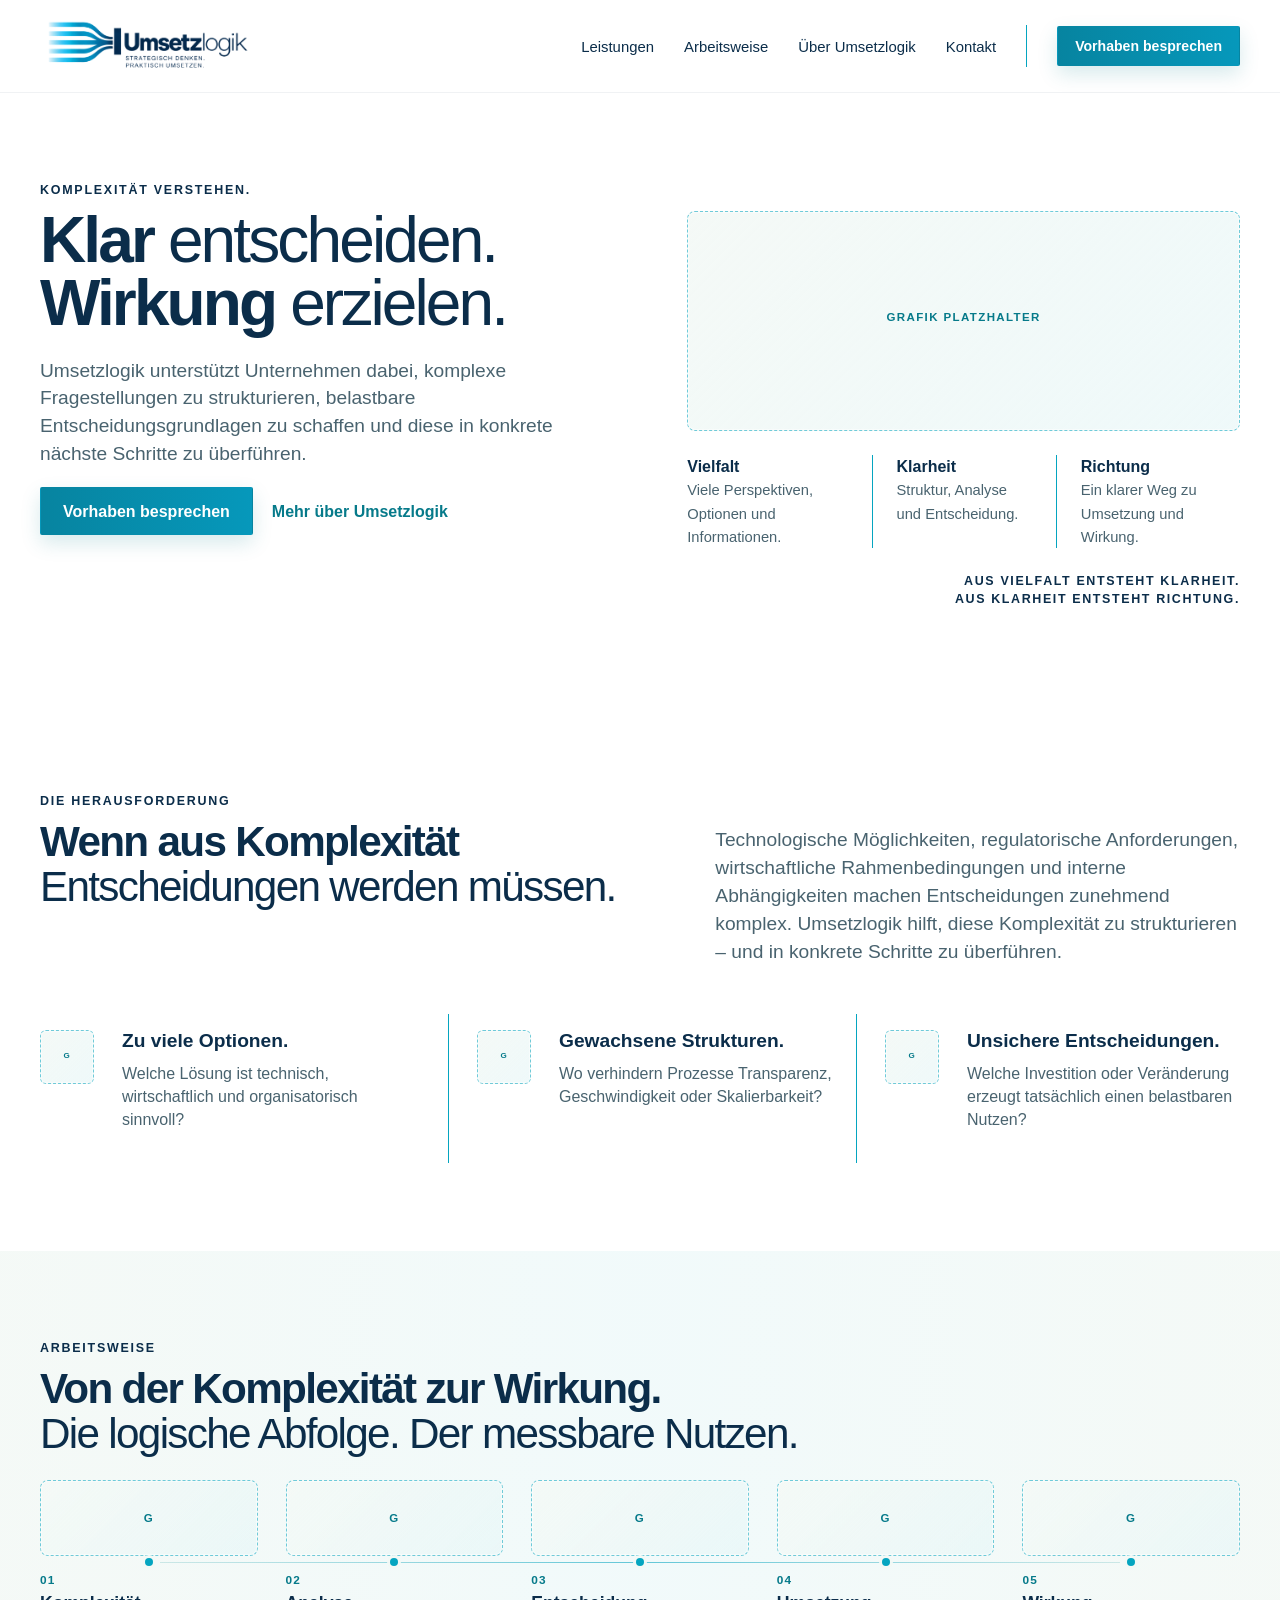
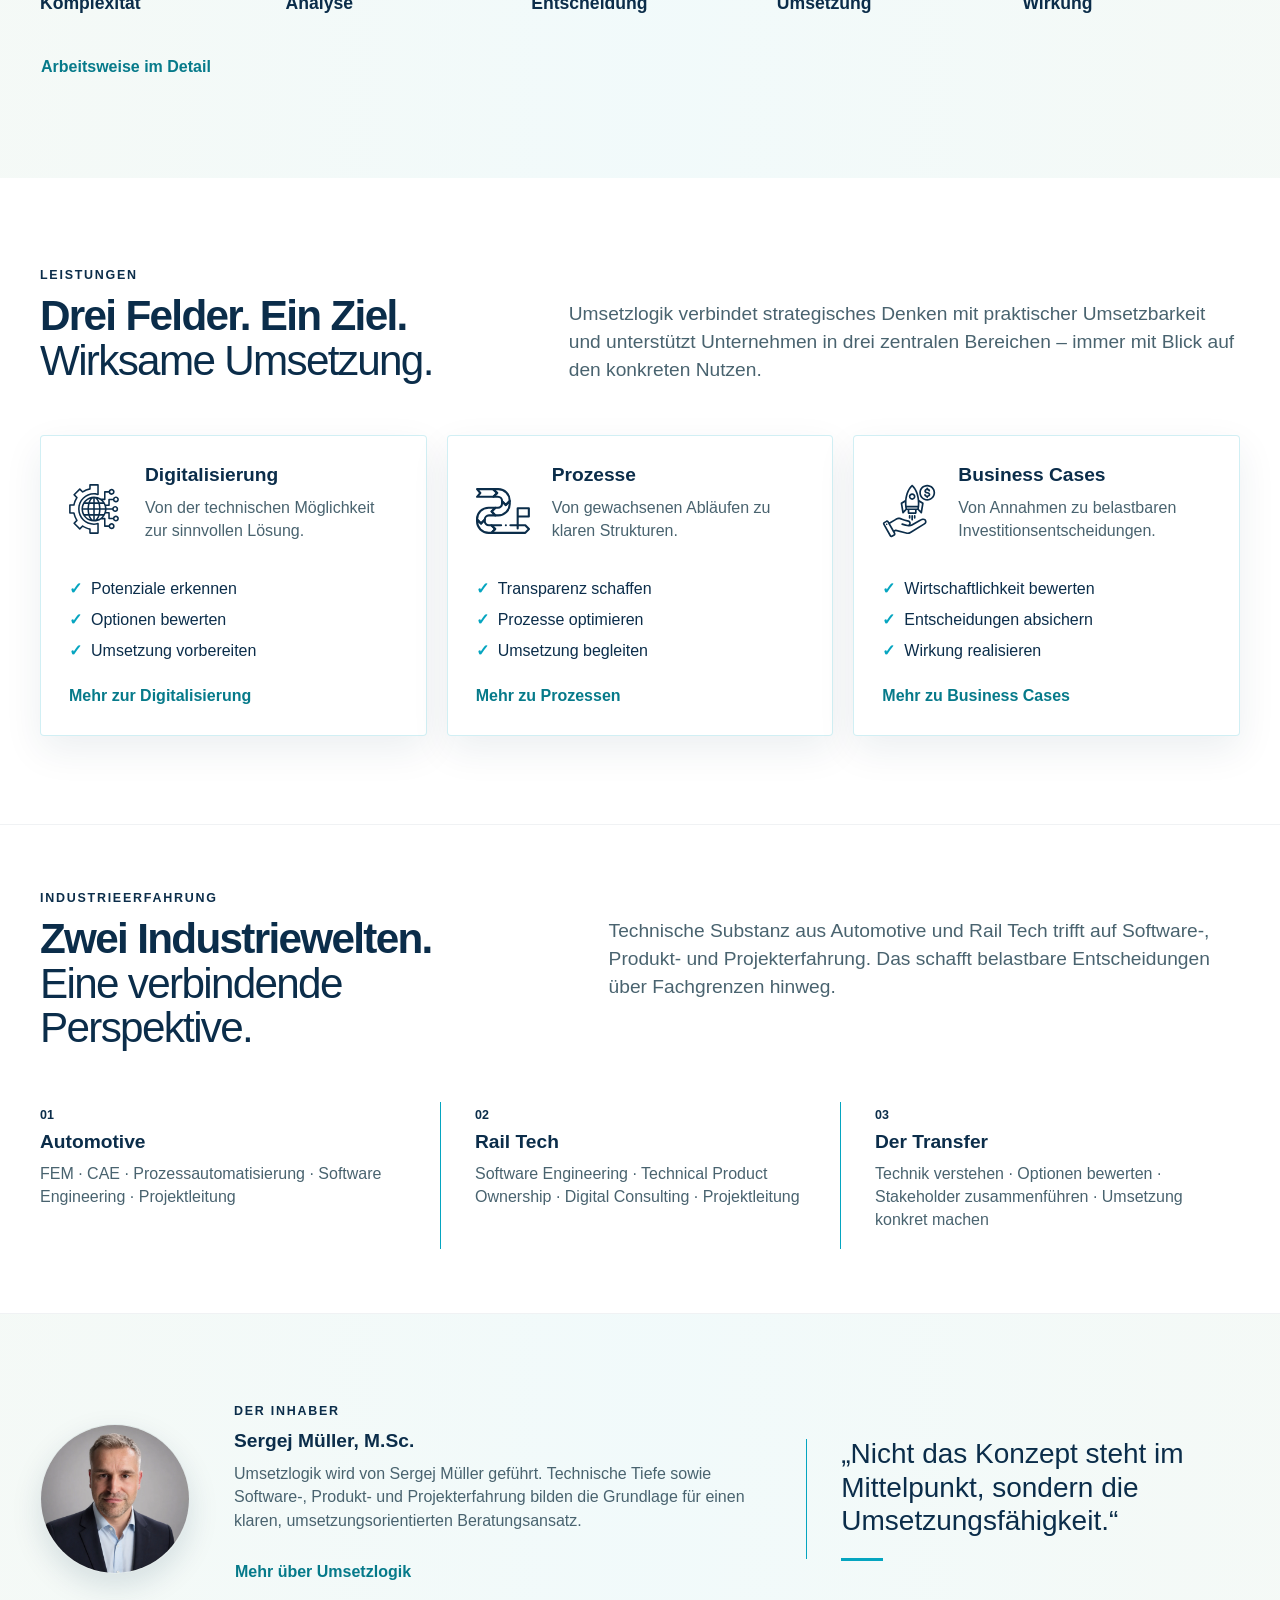
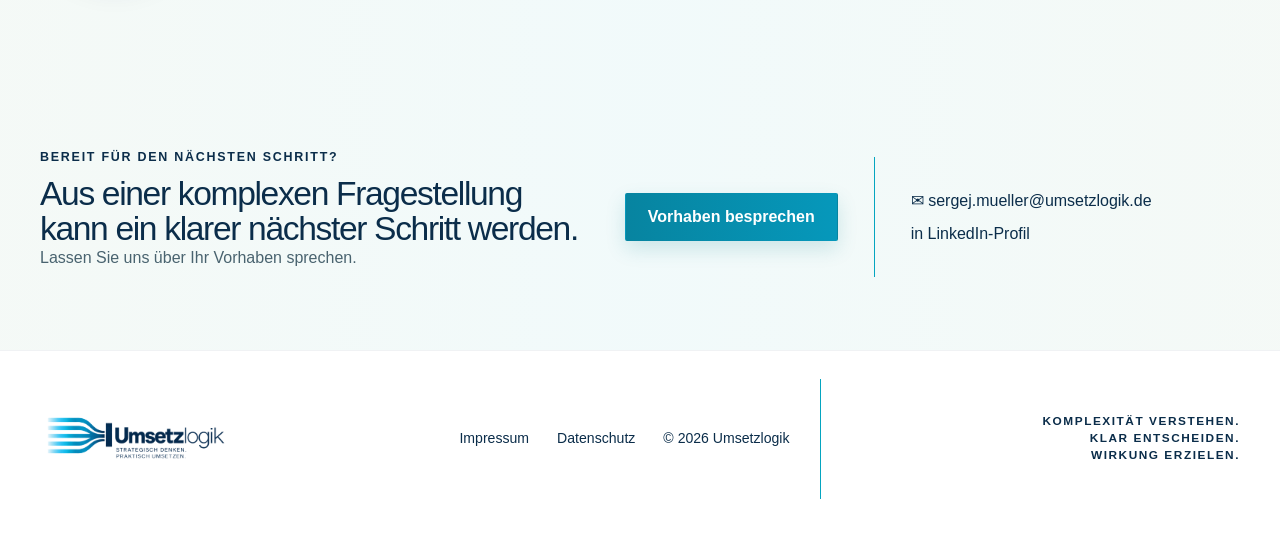
==== commit 6a3a3042: "Piktogramme für Leistungen" ====
--- a/index.html
+++ b/index.html
@@ -1,6 +1,6 @@
 <!DOCTYPE html>
 
-<html lang="de"><head><meta charset="utf-8"/><meta content="width=device-width,initial-scale=1" name="viewport"/><title>Klar entscheiden. Wirkung erzielen. | Umsetzlogik</title><meta content="Umsetzlogik strukturiert komplexe Fragestellungen in Digitalisierung, Prozessen und Business Cases – mit Industrieerfahrung aus Automotive und Rail Tech." name="description"/><meta content="#0B2D4A" name="theme-color"/><link href="assets/favicon.svg?v=20260915-14" rel="icon" type="image/svg+xml"/><link href="assets/style.css?v=20260916-18" rel="stylesheet"/><meta content="Klar entscheiden. Wirkung erzielen. | Umsetzlogik" property="og:title"/><meta content="Umsetzlogik strukturiert komplexe Fragestellungen in Digitalisierung, Prozessen und Business Cases – mit Industrieerfahrung aus Automotive und Rail Tech." property="og:description"/><meta content="website" property="og:type"/><link href="https://umsetzlogik.de/" rel="canonical"/><meta content="https://umsetzlogik.de/" property="og:url"/><meta content="Umsetzlogik" property="og:site_name"/><meta content="de_DE" property="og:locale"/><meta content="https://umsetzlogik.de/assets/logo-primary.png" property="og:image"/><meta content="summary_large_image" name="twitter:card"/></head><body class="home"><header class="site-header"><div class="container nav"><a aria-label="Umsetzlogik Startseite" class="brand" href="index.html"><img alt="Umsetzlogik – Strategisch denken. Praktisch umsetzen." class="brand-logo" loading="eager" src="assets/logo-primary.png?v=20260915-15"/></a><nav aria-label="Hauptnavigation" class="nav-links"><a class="" href="leistungen.html">Leistungen</a><a class="" href="arbeitsweise.html">Arbeitsweise</a><a class="" href="ueber.html">Über Umsetzlogik</a><a class="" href="kontakt.html">Kontakt</a><span aria-hidden="true" class="nav-sep"></span><a class="btn primary" href="kontakt.html">Vorhaben besprechen</a></nav><button aria-expanded="false" aria-label="Menü öffnen" class="mobile-toggle"><span></span><span></span><span></span></button></div></header>
+<html lang="de"><head><meta charset="utf-8"/><meta content="width=device-width,initial-scale=1" name="viewport"/><title>Klar entscheiden. Wirkung erzielen. | Umsetzlogik</title><meta content="Umsetzlogik strukturiert komplexe Fragestellungen in Digitalisierung, Prozessen und Business Cases – mit Industrieerfahrung aus Automotive und Rail Tech." name="description"/><meta content="#0B2D4A" name="theme-color"/><link href="assets/favicon.svg?v=20260915-14" rel="icon" type="image/svg+xml"/><link href="assets/style.css?v=20260916-22" rel="stylesheet"/><meta content="Klar entscheiden. Wirkung erzielen. | Umsetzlogik" property="og:title"/><meta content="Umsetzlogik strukturiert komplexe Fragestellungen in Digitalisierung, Prozessen und Business Cases – mit Industrieerfahrung aus Automotive und Rail Tech." property="og:description"/><meta content="website" property="og:type"/><link href="https://umsetzlogik.de/" rel="canonical"/><meta content="https://umsetzlogik.de/" property="og:url"/><meta content="Umsetzlogik" property="og:site_name"/><meta content="de_DE" property="og:locale"/><meta content="https://umsetzlogik.de/assets/logo-primary.png" property="og:image"/><meta content="summary_large_image" name="twitter:card"/></head><body class="home"><header class="site-header"><div class="container nav"><a aria-label="Umsetzlogik Startseite" class="brand" href="index.html"><img alt="Umsetzlogik – Strategisch denken. Praktisch umsetzen." class="brand-logo" loading="eager" src="assets/logo-primary.png?v=20260915-15"/></a><nav aria-label="Hauptnavigation" class="nav-links"><a class="" href="leistungen.html">Leistungen</a><a class="" href="arbeitsweise.html">Arbeitsweise</a><a class="" href="ueber.html">Über Umsetzlogik</a><a class="" href="kontakt.html">Kontakt</a><span aria-hidden="true" class="nav-sep"></span><a class="btn primary" href="kontakt.html">Vorhaben besprechen</a></nav><button aria-expanded="false" aria-label="Menü öffnen" class="mobile-toggle"><span></span><span></span><span></span></button></div></header>
 <main>
 <section class="hero"><div class="container hero-grid"><div class="hero-copy"><p class="eyebrow">Komplexität verstehen.</p><h1><strong>Klar</strong> entscheiden.<br/><strong>Wirkung</strong> erzielen.</h1><p class="lead muted">Umsetzlogik unterstützt Unternehmen dabei, komplexe Fragestellungen zu strukturieren, belastbare Entscheidungsgrundlagen zu schaffen und diese in konkrete nächste Schritte zu überführen.</p><div class="hero-actions"><a class="btn primary" href="kontakt.html">Vorhaben besprechen</a><a class="btn ghost" href="ueber.html">Mehr über Umsetzlogik</a></div></div><div class="hero-art"><div aria-label="Grafik Platzhalter" class="graphic-placeholder hero" role="img"><span>Grafik Platzhalter</span></div><div class="hero-meta"><div><strong>Vielfalt</strong><span class="muted small">Viele Perspektiven, Optionen und Informationen.</span></div><div><strong>Klarheit</strong><span class="muted small">Struktur, Analyse und Entscheidung.</span></div><div><strong>Richtung</strong><span class="muted small">Ein klarer Weg zu Umsetzung und Wirkung.</span></div></div><div class="manifesto">Aus Vielfalt entsteht Klarheit.<br/>Aus Klarheit entsteht Richtung.</div></div></div></section>
 <section class="section"><div class="container question-grid"><div class="question-heading"><p class="eyebrow">Die Herausforderung</p><h2><strong>Wenn aus Komplexität</strong><br/>Entscheidungen werden müssen.</h2></div><div class="question-copy"><p class="muted lead">Technologische Möglichkeiten, regulatorische Anforderungen, wirtschaftliche Rahmenbedingungen und interne Abhängigkeiten machen Entscheidungen zunehmend komplex. Umsetzlogik hilft, diese Komplexität zu strukturieren – und in konkrete Schritte zu überführen.</p></div><div class="question-cards"><div class="mini-card"><div class="icon"><div aria-label="Platzhalter für Grafik: Optionen und Wege" class="graphic-placeholder challenge-graphic-placeholder" role="img" title="Optionen und Wege"><span>G</span></div></div><div><h3>Zu viele Optionen.</h3><p class="muted">Welche Lösung ist technisch, wirtschaftlich und organisatorisch sinnvoll?</p></div></div><div class="mini-card"><div class="icon"><div aria-label="Platzhalter für Grafik: Prozess und Ablauf" class="graphic-placeholder challenge-graphic-placeholder" role="img" title="Prozess und Ablauf"><span>G</span></div></div><div><h3>Gewachsene Strukturen.</h3><p class="muted">Wo verhindern Prozesse Transparenz, Geschwindigkeit oder Skalierbarkeit?</p></div></div><div class="mini-card"><div class="icon"><div aria-label="Platzhalter für Grafik: Ziel und Wirkung" class="graphic-placeholder challenge-graphic-placeholder" role="img" title="Ziel und Wirkung"><span>G</span></div></div><div><h3>Unsichere Entscheidungen.</h3><p class="muted">Welche Investition oder Veränderung erzeugt tatsächlich einen belastbaren Nutzen?</p></div></div></div></div></section>
@@ -11,7 +11,7 @@
 <div class="step"><div class="step-icon"><div aria-label="Platzhalter für Grafik: Umsetzung" class="graphic-placeholder process-graphic-placeholder" role="img" title="Umsetzung"><span>G</span></div></div><span class="num">04</span><strong>Umsetzung</strong></div>
 <div class="step"><div class="step-icon"><div aria-label="Platzhalter für Grafik: Ziel und Wirkung" class="graphic-placeholder process-graphic-placeholder" role="img" title="Ziel und Wirkung"><span>G</span></div></div><span class="num">05</span><strong>Wirkung</strong></div>
 </div><div class="process-more"><a class="btn ghost" href="arbeitsweise.html">Arbeitsweise im Detail</a></div></div></section>
-<section class="section"><div class="container"><div class="service-intro"><div class="service-heading"><p class="eyebrow">Leistungen</p><h2><strong>Drei Felder. Ein Ziel.</strong><br/>Wirksame Umsetzung.</h2></div><p class="lead muted service-copy">Umsetzlogik verbindet strategisches Denken mit praktischer Umsetzbarkeit und unterstützt Unternehmen in drei zentralen Bereichen – immer mit Blick auf den konkreten Nutzen.</p></div><div class="cards-3"><article class="card service-card"><div class="service-head"><div class="icon"><div aria-label="Platzhalter für Piktogramm: Digitalisierung" class="graphic-placeholder pictogram-placeholder" role="img" title="Digitalisierung"><span>P</span></div></div><div><h3>Digitalisierung</h3><p class="muted">Von der technischen Möglichkeit zur sinnvollen Lösung.</p></div></div><ul><li>Potenziale erkennen</li><li>Optionen bewerten</li><li>Umsetzung vorbereiten</li></ul><a class="link" href="digitalisierung.html">Mehr zur Digitalisierung</a></article><article class="card service-card"><div class="service-head"><div class="icon"><div aria-label="Platzhalter für Piktogramm: Prozesse" class="graphic-placeholder pictogram-placeholder" role="img" title="Prozesse"><span>P</span></div></div><div><h3>Prozesse</h3><p class="muted">Von gewachsenen Abläufen zu klaren Strukturen.</p></div></div><ul><li>Transparenz schaffen</li><li>Prozesse optimieren</li><li>Umsetzung begleiten</li></ul><a class="link" href="prozesse.html">Mehr zu Prozessen</a></article><article class="card service-card"><div class="service-head"><div class="icon"><div aria-label="Platzhalter für Piktogramm: Business Cases" class="graphic-placeholder pictogram-placeholder" role="img" title="Business Cases"><span>P</span></div></div><div><h3>Business Cases</h3><p class="muted">Von Annahmen zu belastbaren Investitionsentscheidungen.</p></div></div><ul><li>Wirtschaftlichkeit bewerten</li><li>Entscheidungen absichern</li><li>Wirkung realisieren</li></ul><a class="link" href="business-cases.html">Mehr zu Business Cases</a></article></div></div></section>
+<section class="section"><div class="container"><div class="service-intro"><div class="service-heading"><p class="eyebrow">Leistungen</p><h2><strong>Drei Felder. Ein Ziel.</strong><br/>Wirksame Umsetzung.</h2></div><p class="lead muted service-copy">Umsetzlogik verbindet strategisches Denken mit praktischer Umsetzbarkeit und unterstützt Unternehmen in drei zentralen Bereichen – immer mit Blick auf den konkreten Nutzen.</p></div><div class="cards-3"><article class="card service-card"><div class="service-head"><div class="icon"><img alt="" aria-hidden="true" class="pictogram pictogram-asset" src="assets/icons/digitalisierung.svg"/></div><div><h3>Digitalisierung</h3><p class="muted">Von der technischen Möglichkeit zur sinnvollen Lösung.</p></div></div><ul><li>Potenziale erkennen</li><li>Optionen bewerten</li><li>Umsetzung vorbereiten</li></ul><a class="link" href="digitalisierung.html">Mehr zur Digitalisierung</a></article><article class="card service-card"><div class="service-head"><div class="icon"><img alt="" aria-hidden="true" class="pictogram pictogram-asset" src="assets/icons/prozesse.svg"/></div><div><h3>Prozesse</h3><p class="muted">Von gewachsenen Abläufen zu klaren Strukturen.</p></div></div><ul><li>Transparenz schaffen</li><li>Prozesse optimieren</li><li>Umsetzung begleiten</li></ul><a class="link" href="prozesse.html">Mehr zu Prozessen</a></article><article class="card service-card"><div class="service-head"><div class="icon"><img alt="" aria-hidden="true" class="pictogram pictogram-asset" src="assets/icons/business-cases.svg"/></div><div><h3>Business Cases</h3><p class="muted">Von Annahmen zu belastbaren Investitionsentscheidungen.</p></div></div><ul><li>Wirtschaftlichkeit bewerten</li><li>Entscheidungen absichern</li><li>Wirkung realisieren</li></ul><a class="link" href="business-cases.html">Mehr zu Business Cases</a></article></div></div></section>
 <section class="section compact industry-proof">
 <div class="container">
 <p class="eyebrow">Industrieerfahrung</p>
--- a/assets/style.css
+++ b/assets/style.css
@@ -810,12 +810,12 @@
 .service-row:first-of-type{padding-top:40px;border-top:0}
 .service-side{
   display:grid;
-  grid-template-columns:72px minmax(0,720px);
-  gap:22px;
+  grid-template-columns:68px minmax(0,720px);
+  gap:20px;
   align-items:start;
   max-width:900px;
 }
-.service-side>.icon{padding-top:4px}
+.service-side>.icon{padding-top:0;display:flex;align-items:flex-start;justify-content:flex-start}
 .service-side .service-area-pictogram-placeholder{width:64px;height:64px;min-height:64px}
 .service-packages{display:grid;grid-template-columns:1fr;gap:0;margin-left:94px;max-width:980px}
 .package{
@@ -883,7 +883,7 @@
   .process-pictogram-placeholder{width:56px;height:44px;min-height:44px}
 
   .service-row{padding:44px 0;gap:22px}
-  .service-side{grid-template-columns:1fr;gap:16px}
+  .service-side{grid-template-columns:1fr;gap:12px}
   .service-side>.icon{padding-top:0}
   .service-side .service-area-pictogram-placeholder{width:48px;height:48px;min-height:48px}
   .service-packages{margin-left:0;row-gap:6px}
@@ -895,3 +895,59 @@
   .practice-section .practice-proof .portrait{width:96px;height:96px}
   .practice-section .practice-quote .quote{font-size:1.28rem}
 }
+
+/* APPROVED SERVICE PICTOGRAM ASSETS */
+.pictogram-asset{width:64px;height:64px;object-fit:contain;display:block;flex:0 0 64px}
+.service-side .pictogram-asset{width:64px;height:64px}
+@media (max-width:660px){.pictogram-asset,.service-side .pictogram-asset{width:52px;height:52px;flex-basis:52px}}
+
+/* LEISTUNGEN — final spacing and visual-weight polish */
+@media (min-width:981px){
+  .service-row{
+    gap:20px;
+    padding:48px 0;
+  }
+  .service-row:first-of-type{padding-top:32px}
+  .service-side{
+    grid-template-columns:74px minmax(0,720px);
+    gap:16px;
+  }
+  .service-side>.icon{padding-top:1px}
+  .service-side .pictogram-asset{
+    width:70px;
+    height:70px;
+    flex-basis:70px;
+  }
+  .service-packages{
+    margin-left:90px;
+  }
+}
+
+@media (max-width:660px){
+  .service-row{
+    padding:40px 0;
+    gap:18px;
+  }
+  .service-row:first-of-type{padding-top:26px}
+  .service-side{gap:10px}
+  .service-side>.icon{margin-bottom:4px}
+  .service-side .pictogram-asset{
+    width:52px;
+    height:52px;
+    flex-basis:52px;
+  }
+  .service-packages{row-gap:2px}
+  .package{padding:24px 0}
+}
+
+/* LANDING PAGE — service card pictogram sizing */
+.service-card .pictogram-asset{width:54px;height:54px;flex-basis:54px}
+@media (max-width:660px){.service-card .pictogram-asset{width:50px;height:50px;flex-basis:50px}}
+
+/* OPTICAL PICTOGRAM BALANCE — Digitalisierung slightly reduced */
+.service-card:first-child .pictogram-asset{width:50px;height:50px;flex-basis:50px}
+.service-row:first-of-type .pictogram-asset{width:65px;height:65px;flex-basis:65px}
+@media (max-width:660px){
+  .service-card:first-child .pictogram-asset{width:47px;height:47px;flex-basis:47px}
+  .service-row:first-of-type .pictogram-asset{width:49px;height:49px;flex-basis:49px}
+}
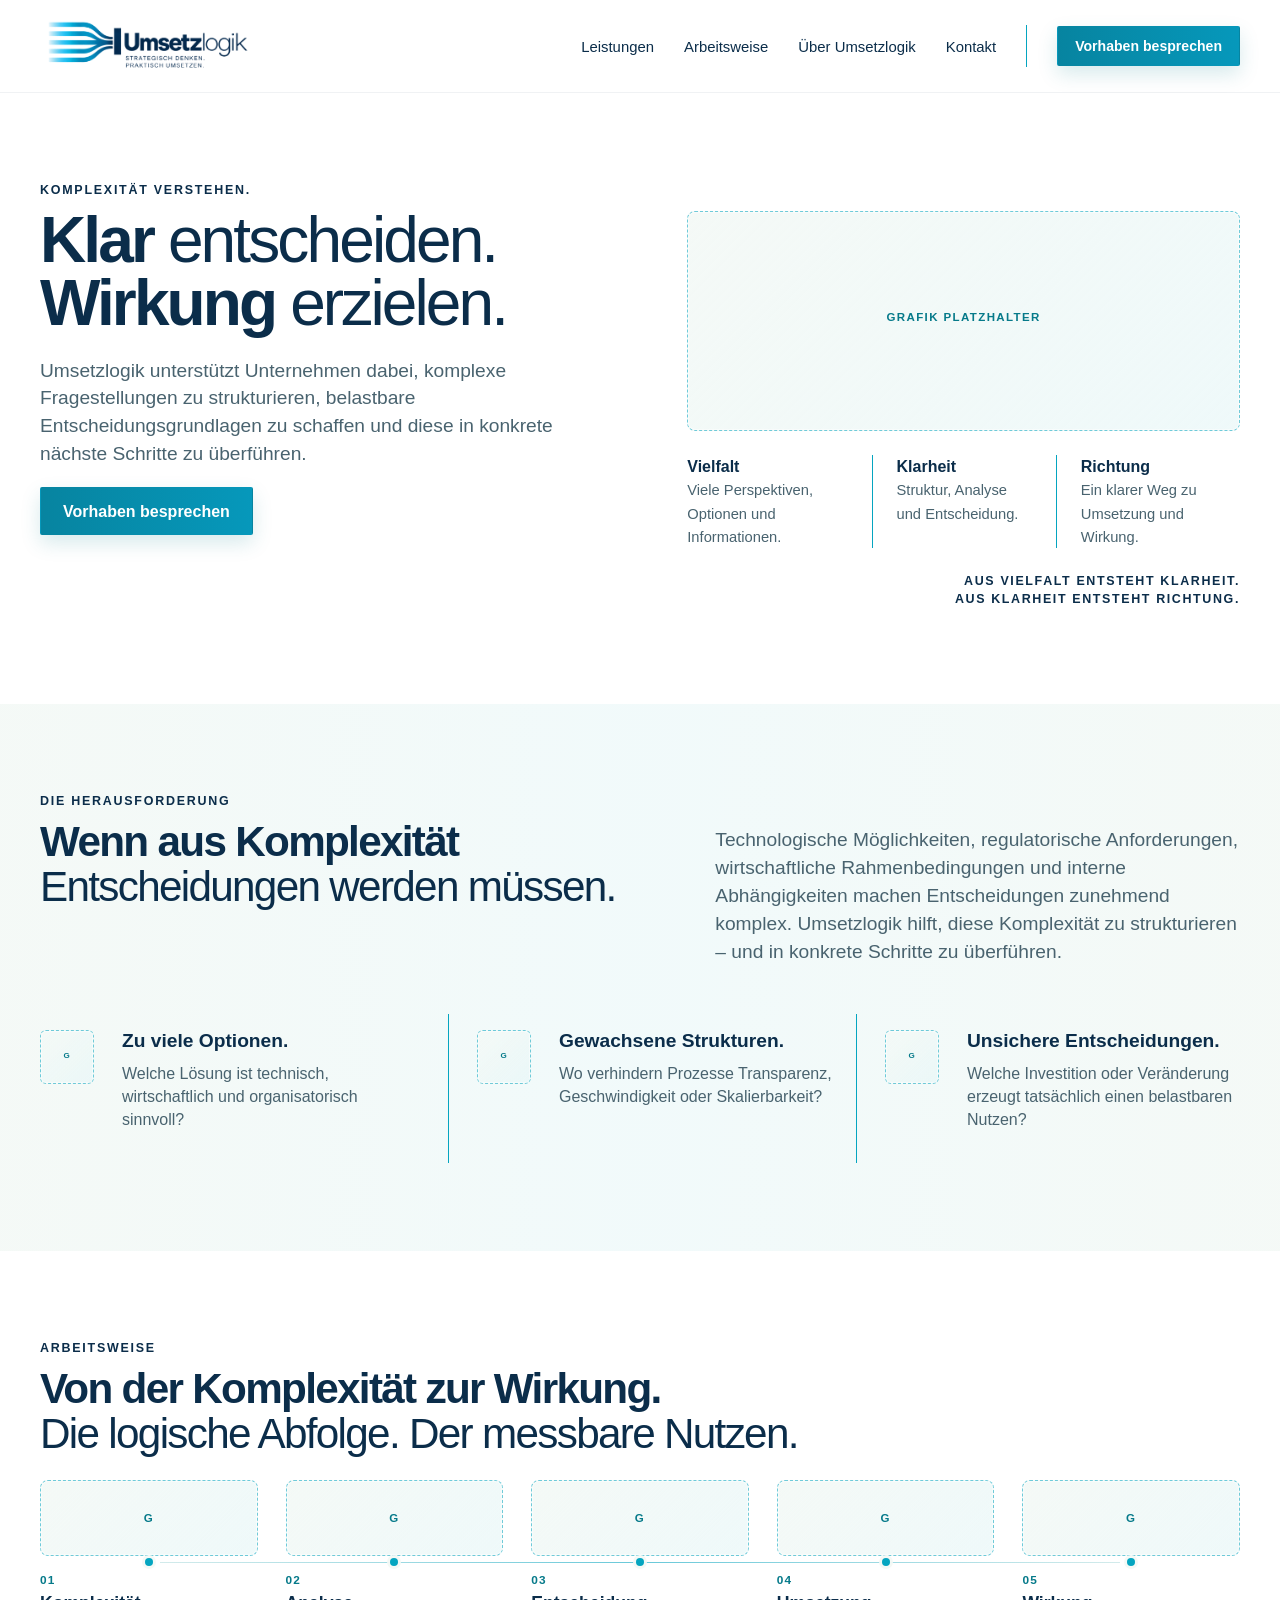
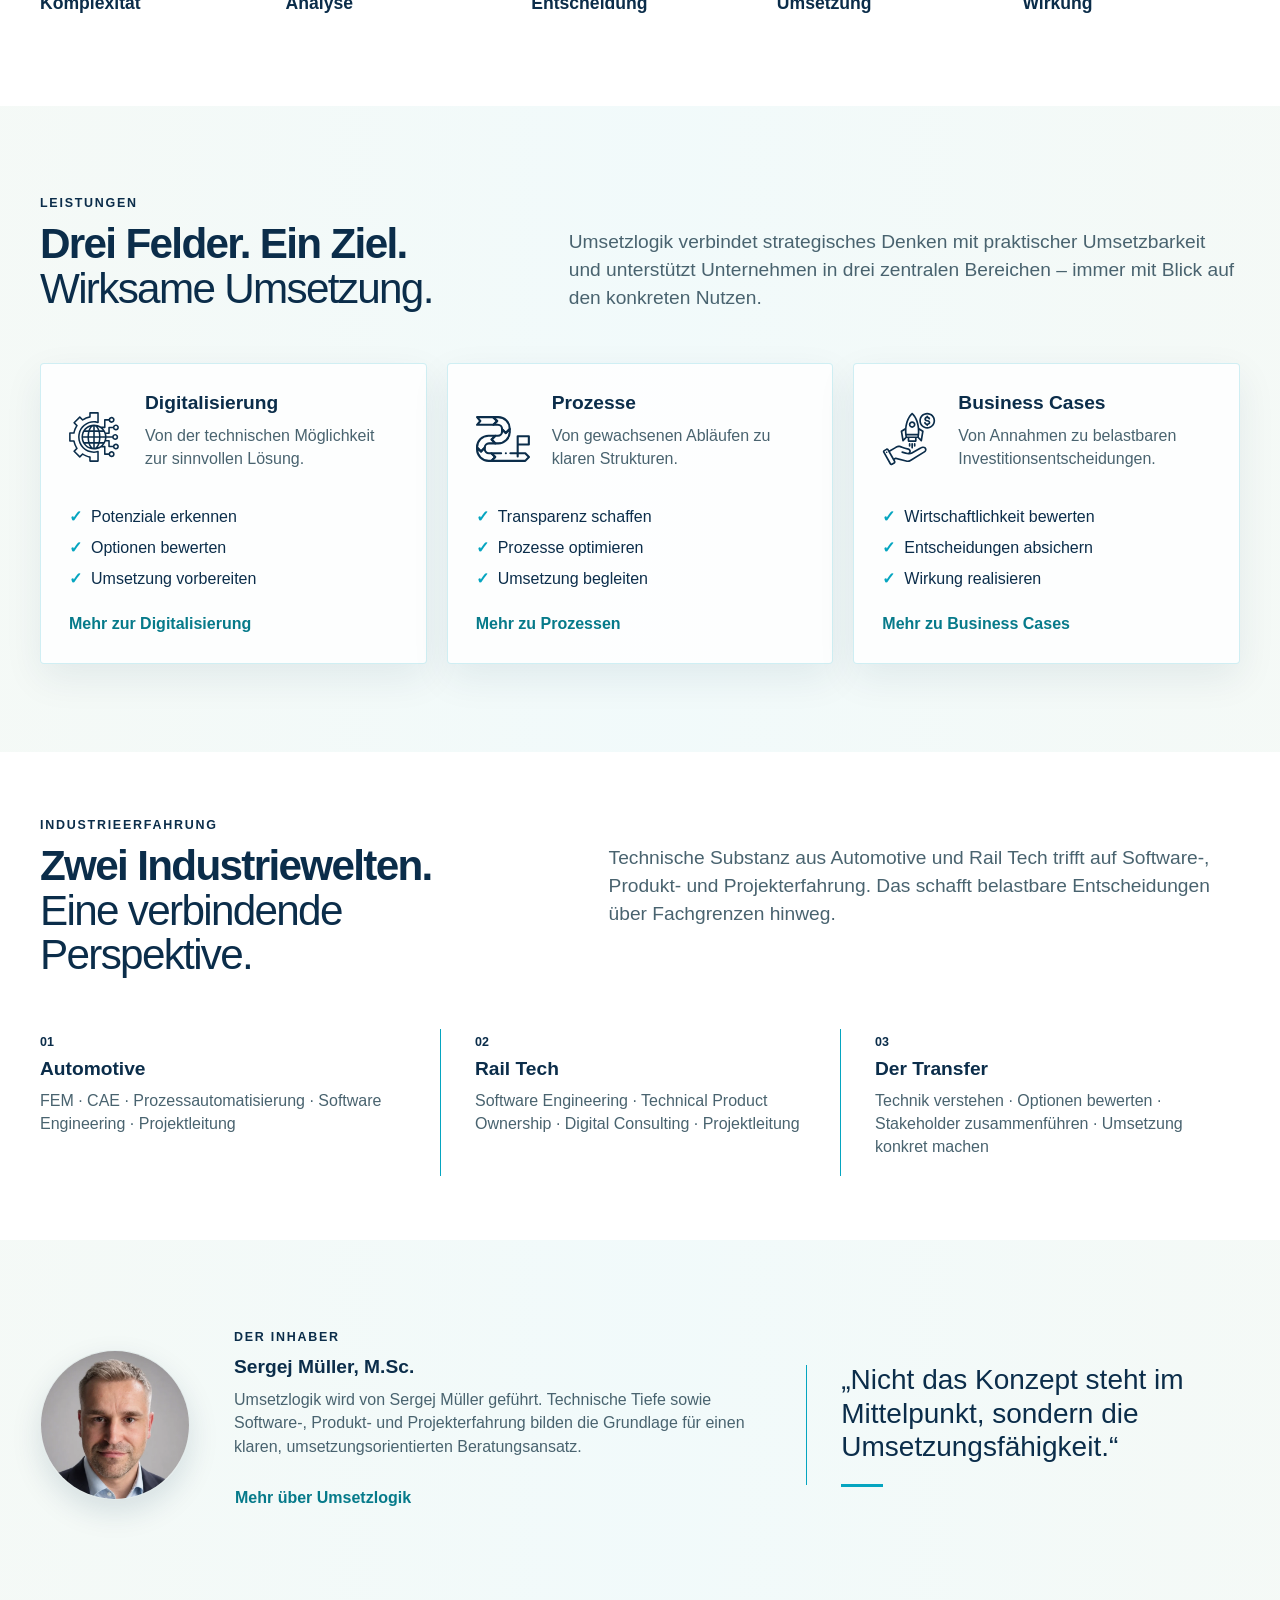
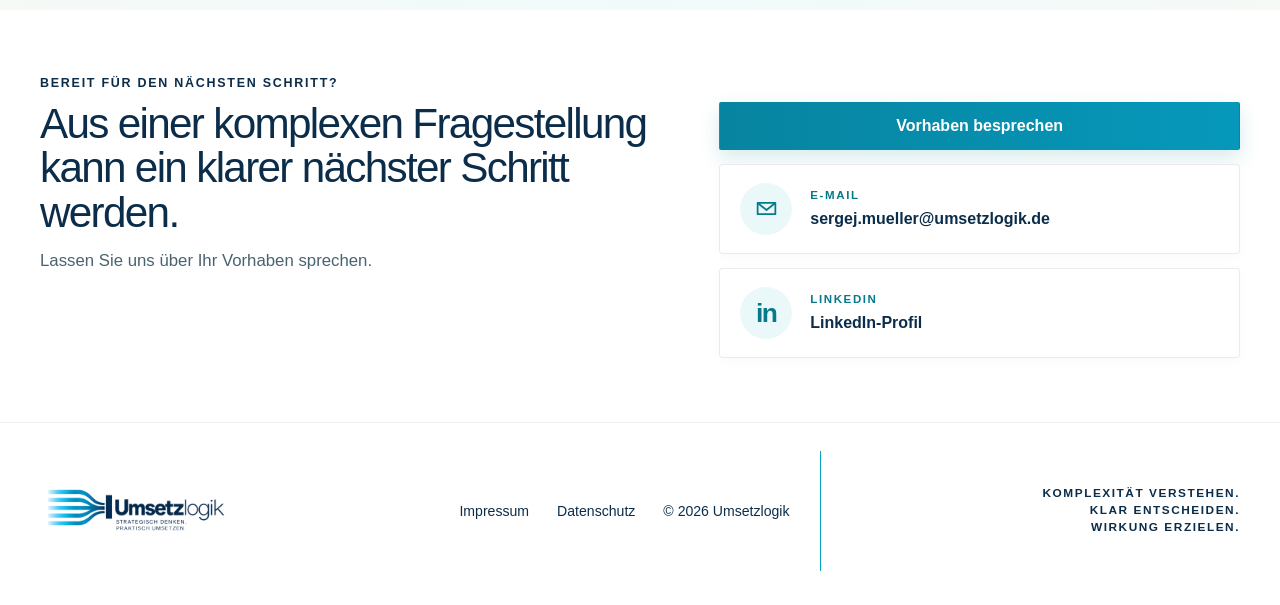
==== commit 64795481: "Weitere Verfeinerungsschritte" ====
--- a/index.html
+++ b/index.html
@@ -1,17 +1,17 @@
 <!DOCTYPE html>
 
-<html lang="de"><head><meta charset="utf-8"/><meta content="width=device-width,initial-scale=1" name="viewport"/><title>Klar entscheiden. Wirkung erzielen. | Umsetzlogik</title><meta content="Umsetzlogik strukturiert komplexe Fragestellungen in Digitalisierung, Prozessen und Business Cases – mit Industrieerfahrung aus Automotive und Rail Tech." name="description"/><meta content="#0B2D4A" name="theme-color"/><link href="assets/favicon.svg?v=20260915-14" rel="icon" type="image/svg+xml"/><link href="assets/style.css?v=20260916-22" rel="stylesheet"/><meta content="Klar entscheiden. Wirkung erzielen. | Umsetzlogik" property="og:title"/><meta content="Umsetzlogik strukturiert komplexe Fragestellungen in Digitalisierung, Prozessen und Business Cases – mit Industrieerfahrung aus Automotive und Rail Tech." property="og:description"/><meta content="website" property="og:type"/><link href="https://umsetzlogik.de/" rel="canonical"/><meta content="https://umsetzlogik.de/" property="og:url"/><meta content="Umsetzlogik" property="og:site_name"/><meta content="de_DE" property="og:locale"/><meta content="https://umsetzlogik.de/assets/logo-primary.png" property="og:image"/><meta content="summary_large_image" name="twitter:card"/></head><body class="home"><header class="site-header"><div class="container nav"><a aria-label="Umsetzlogik Startseite" class="brand" href="index.html"><img alt="Umsetzlogik – Strategisch denken. Praktisch umsetzen." class="brand-logo" loading="eager" src="assets/logo-primary.png?v=20260915-15"/></a><nav aria-label="Hauptnavigation" class="nav-links"><a class="" href="leistungen.html">Leistungen</a><a class="" href="arbeitsweise.html">Arbeitsweise</a><a class="" href="ueber.html">Über Umsetzlogik</a><a class="" href="kontakt.html">Kontakt</a><span aria-hidden="true" class="nav-sep"></span><a class="btn primary" href="kontakt.html">Vorhaben besprechen</a></nav><button aria-expanded="false" aria-label="Menü öffnen" class="mobile-toggle"><span></span><span></span><span></span></button></div></header>
+<html lang="de"><head><meta charset="utf-8"/><meta content="width=device-width,initial-scale=1" name="viewport"/><title>Klar entscheiden. Wirkung erzielen. | Umsetzlogik</title><meta content="Umsetzlogik strukturiert komplexe Fragestellungen in Digitalisierung, Prozessen und Business Cases – mit Industrieerfahrung aus Automotive und Rail Tech." name="description"/><meta content="#0B2D4A" name="theme-color"/><link href="assets/favicon.svg?v=20260915-14" rel="icon" type="image/svg+xml"/><link href="assets/style.css?v=20260920-38" rel="stylesheet"/><meta content="Klar entscheiden. Wirkung erzielen. | Umsetzlogik" property="og:title"/><meta content="Umsetzlogik strukturiert komplexe Fragestellungen in Digitalisierung, Prozessen und Business Cases – mit Industrieerfahrung aus Automotive und Rail Tech." property="og:description"/><meta content="website" property="og:type"/><link href="https://umsetzlogik.de/" rel="canonical"/><meta content="https://umsetzlogik.de/" property="og:url"/><meta content="Umsetzlogik" property="og:site_name"/><meta content="de_DE" property="og:locale"/><meta content="https://umsetzlogik.de/assets/logo-primary.png" property="og:image"/><meta content="summary_large_image" name="twitter:card"/></head><body class="home"><header class="site-header"><div class="container nav"><a aria-label="Umsetzlogik Startseite" class="brand" href="index.html"><img alt="Umsetzlogik – Strategisch denken. Praktisch umsetzen." class="brand-logo" loading="eager" src="assets/logo-primary.png?v=20260915-15"/></a><nav aria-label="Hauptnavigation" class="nav-links"><a class="" href="leistungen.html">Leistungen</a><a class="" href="arbeitsweise.html">Arbeitsweise</a><a class="" href="ueber.html">Über Umsetzlogik</a><a class="" href="kontakt.html">Kontakt</a><span aria-hidden="true" class="nav-sep"></span><a class="btn primary" href="kontakt.html">Vorhaben besprechen</a></nav><button aria-expanded="false" aria-label="Menü öffnen" class="mobile-toggle"><span></span><span></span><span></span></button></div></header>
 <main>
-<section class="hero"><div class="container hero-grid"><div class="hero-copy"><p class="eyebrow">Komplexität verstehen.</p><h1><strong>Klar</strong> entscheiden.<br/><strong>Wirkung</strong> erzielen.</h1><p class="lead muted">Umsetzlogik unterstützt Unternehmen dabei, komplexe Fragestellungen zu strukturieren, belastbare Entscheidungsgrundlagen zu schaffen und diese in konkrete nächste Schritte zu überführen.</p><div class="hero-actions"><a class="btn primary" href="kontakt.html">Vorhaben besprechen</a><a class="btn ghost" href="ueber.html">Mehr über Umsetzlogik</a></div></div><div class="hero-art"><div aria-label="Grafik Platzhalter" class="graphic-placeholder hero" role="img"><span>Grafik Platzhalter</span></div><div class="hero-meta"><div><strong>Vielfalt</strong><span class="muted small">Viele Perspektiven, Optionen und Informationen.</span></div><div><strong>Klarheit</strong><span class="muted small">Struktur, Analyse und Entscheidung.</span></div><div><strong>Richtung</strong><span class="muted small">Ein klarer Weg zu Umsetzung und Wirkung.</span></div></div><div class="manifesto">Aus Vielfalt entsteht Klarheit.<br/>Aus Klarheit entsteht Richtung.</div></div></div></section>
-<section class="section"><div class="container question-grid"><div class="question-heading"><p class="eyebrow">Die Herausforderung</p><h2><strong>Wenn aus Komplexität</strong><br/>Entscheidungen werden müssen.</h2></div><div class="question-copy"><p class="muted lead">Technologische Möglichkeiten, regulatorische Anforderungen, wirtschaftliche Rahmenbedingungen und interne Abhängigkeiten machen Entscheidungen zunehmend komplex. Umsetzlogik hilft, diese Komplexität zu strukturieren – und in konkrete Schritte zu überführen.</p></div><div class="question-cards"><div class="mini-card"><div class="icon"><div aria-label="Platzhalter für Grafik: Optionen und Wege" class="graphic-placeholder challenge-graphic-placeholder" role="img" title="Optionen und Wege"><span>G</span></div></div><div><h3>Zu viele Optionen.</h3><p class="muted">Welche Lösung ist technisch, wirtschaftlich und organisatorisch sinnvoll?</p></div></div><div class="mini-card"><div class="icon"><div aria-label="Platzhalter für Grafik: Prozess und Ablauf" class="graphic-placeholder challenge-graphic-placeholder" role="img" title="Prozess und Ablauf"><span>G</span></div></div><div><h3>Gewachsene Strukturen.</h3><p class="muted">Wo verhindern Prozesse Transparenz, Geschwindigkeit oder Skalierbarkeit?</p></div></div><div class="mini-card"><div class="icon"><div aria-label="Platzhalter für Grafik: Ziel und Wirkung" class="graphic-placeholder challenge-graphic-placeholder" role="img" title="Ziel und Wirkung"><span>G</span></div></div><div><h3>Unsichere Entscheidungen.</h3><p class="muted">Welche Investition oder Veränderung erzeugt tatsächlich einen belastbaren Nutzen?</p></div></div></div></div></section>
-<section class="section tint"><div class="container"><p class="eyebrow">Arbeitsweise</p><h2><strong>Von der Komplexität zur Wirkung.</strong><br/>Die logische Abfolge. Der messbare Nutzen.</h2><div class="process">
+<section class="hero"><div class="container hero-grid"><div class="hero-copy"><p class="eyebrow">Komplexität verstehen.</p><h1><strong>Klar</strong> entscheiden.<br/><strong>Wirkung</strong> erzielen.</h1><p class="lead muted">Umsetzlogik unterstützt Unternehmen dabei, komplexe Fragestellungen zu strukturieren, belastbare Entscheidungsgrundlagen zu schaffen und diese in konkrete nächste Schritte zu überführen.</p><div class="hero-actions"><a class="btn primary" href="kontakt.html">Vorhaben besprechen</a></div></div><div class="hero-art"><div aria-label="Grafik Platzhalter" class="graphic-placeholder hero" role="img"><span>Grafik Platzhalter</span></div><div class="hero-meta"><div><strong>Vielfalt</strong><span class="muted small">Viele Perspektiven, Optionen und Informationen.</span></div><div><strong>Klarheit</strong><span class="muted small">Struktur, Analyse und Entscheidung.</span></div><div><strong>Richtung</strong><span class="muted small">Ein klarer Weg zu Umsetzung und Wirkung.</span></div></div><div class="manifesto">Aus Vielfalt entsteht Klarheit.<br/>Aus Klarheit entsteht Richtung.</div></div></div></section>
+<section class="section tint"><div class="container question-grid"><div class="question-heading"><p class="eyebrow">Die Herausforderung</p><h2><strong>Wenn aus Komplexität</strong><br/>Entscheidungen werden müssen.</h2></div><div class="question-copy"><p class="muted lead">Technologische Möglichkeiten, regulatorische Anforderungen, wirtschaftliche Rahmenbedingungen und interne Abhängigkeiten machen Entscheidungen zunehmend komplex. Umsetzlogik hilft, diese Komplexität zu strukturieren – und in konkrete Schritte zu überführen.</p></div><div class="question-cards"><div class="mini-card"><div class="icon"><div aria-label="Platzhalter für Grafik: Optionen und Wege" class="graphic-placeholder challenge-graphic-placeholder" role="img" title="Optionen und Wege"><span>G</span></div></div><div><h3>Zu viele Optionen.</h3><p class="muted">Welche Lösung ist technisch, wirtschaftlich und organisatorisch sinnvoll?</p></div></div><div class="mini-card"><div class="icon"><div aria-label="Platzhalter für Grafik: Prozess und Ablauf" class="graphic-placeholder challenge-graphic-placeholder" role="img" title="Prozess und Ablauf"><span>G</span></div></div><div><h3>Gewachsene Strukturen.</h3><p class="muted">Wo verhindern Prozesse Transparenz, Geschwindigkeit oder Skalierbarkeit?</p></div></div><div class="mini-card"><div class="icon"><div aria-label="Platzhalter für Grafik: Ziel und Wirkung" class="graphic-placeholder challenge-graphic-placeholder" role="img" title="Ziel und Wirkung"><span>G</span></div></div><div><h3>Unsichere Entscheidungen.</h3><p class="muted">Welche Investition oder Veränderung erzeugt tatsächlich einen belastbaren Nutzen?</p></div></div></div></div></section>
+<section class="section"><div class="container"><p class="eyebrow">Arbeitsweise</p><h2><strong>Von der Komplexität zur Wirkung.</strong><br/>Die logische Abfolge. Der messbare Nutzen.</h2><div class="process">
 <div class="step"><div class="step-icon"><div aria-label="Platzhalter für Grafik: Optionen und Wege" class="graphic-placeholder process-graphic-placeholder" role="img" title="Optionen und Wege"><span>G</span></div></div><span class="num">01</span><strong>Komplexität</strong></div>
 <div class="step"><div class="step-icon"><div aria-label="Platzhalter für Grafik: Analyse" class="graphic-placeholder process-graphic-placeholder" role="img" title="Analyse"><span>G</span></div></div><span class="num">02</span><strong>Analyse</strong></div>
 <div class="step"><div class="step-icon"><div aria-label="Platzhalter für Grafik: Entscheidung" class="graphic-placeholder process-graphic-placeholder" role="img" title="Entscheidung"><span>G</span></div></div><span class="num">03</span><strong>Entscheidung</strong></div>
 <div class="step"><div class="step-icon"><div aria-label="Platzhalter für Grafik: Umsetzung" class="graphic-placeholder process-graphic-placeholder" role="img" title="Umsetzung"><span>G</span></div></div><span class="num">04</span><strong>Umsetzung</strong></div>
 <div class="step"><div class="step-icon"><div aria-label="Platzhalter für Grafik: Ziel und Wirkung" class="graphic-placeholder process-graphic-placeholder" role="img" title="Ziel und Wirkung"><span>G</span></div></div><span class="num">05</span><strong>Wirkung</strong></div>
-</div><div class="process-more"><a class="btn ghost" href="arbeitsweise.html">Arbeitsweise im Detail</a></div></div></section>
-<section class="section"><div class="container"><div class="service-intro"><div class="service-heading"><p class="eyebrow">Leistungen</p><h2><strong>Drei Felder. Ein Ziel.</strong><br/>Wirksame Umsetzung.</h2></div><p class="lead muted service-copy">Umsetzlogik verbindet strategisches Denken mit praktischer Umsetzbarkeit und unterstützt Unternehmen in drei zentralen Bereichen – immer mit Blick auf den konkreten Nutzen.</p></div><div class="cards-3"><article class="card service-card"><div class="service-head"><div class="icon"><img alt="" aria-hidden="true" class="pictogram pictogram-asset" src="assets/icons/digitalisierung.svg"/></div><div><h3>Digitalisierung</h3><p class="muted">Von der technischen Möglichkeit zur sinnvollen Lösung.</p></div></div><ul><li>Potenziale erkennen</li><li>Optionen bewerten</li><li>Umsetzung vorbereiten</li></ul><a class="link" href="digitalisierung.html">Mehr zur Digitalisierung</a></article><article class="card service-card"><div class="service-head"><div class="icon"><img alt="" aria-hidden="true" class="pictogram pictogram-asset" src="assets/icons/prozesse.svg"/></div><div><h3>Prozesse</h3><p class="muted">Von gewachsenen Abläufen zu klaren Strukturen.</p></div></div><ul><li>Transparenz schaffen</li><li>Prozesse optimieren</li><li>Umsetzung begleiten</li></ul><a class="link" href="prozesse.html">Mehr zu Prozessen</a></article><article class="card service-card"><div class="service-head"><div class="icon"><img alt="" aria-hidden="true" class="pictogram pictogram-asset" src="assets/icons/business-cases.svg"/></div><div><h3>Business Cases</h3><p class="muted">Von Annahmen zu belastbaren Investitionsentscheidungen.</p></div></div><ul><li>Wirtschaftlichkeit bewerten</li><li>Entscheidungen absichern</li><li>Wirkung realisieren</li></ul><a class="link" href="business-cases.html">Mehr zu Business Cases</a></article></div></div></section>
+</div></div></section>
+<section class="section tint"><div class="container"><div class="service-intro"><div class="service-heading"><p class="eyebrow">Leistungen</p><h2><strong>Drei Felder. Ein Ziel.</strong><br/>Wirksame Umsetzung.</h2></div><p class="lead muted service-copy">Umsetzlogik verbindet strategisches Denken mit praktischer Umsetzbarkeit und unterstützt Unternehmen in drei zentralen Bereichen – immer mit Blick auf den konkreten Nutzen.</p></div><div class="cards-3"><article class="card service-card"><div class="service-head"><div class="icon"><img alt="" aria-hidden="true" class="pictogram pictogram-asset" src="assets/icons/digitalisierung.svg"/></div><div><h3>Digitalisierung</h3><p class="muted">Von der technischen Möglichkeit zur sinnvollen Lösung.</p></div></div><ul><li>Potenziale erkennen</li><li>Optionen bewerten</li><li>Umsetzung vorbereiten</li></ul><a class="link" href="digitalisierung.html">Mehr zur Digitalisierung</a></article><article class="card service-card"><div class="service-head"><div class="icon"><img alt="" aria-hidden="true" class="pictogram pictogram-asset" src="assets/icons/prozesse.svg"/></div><div><h3>Prozesse</h3><p class="muted">Von gewachsenen Abläufen zu klaren Strukturen.</p></div></div><ul><li>Transparenz schaffen</li><li>Prozesse optimieren</li><li>Umsetzung begleiten</li></ul><a class="link" href="prozesse.html">Mehr zu Prozessen</a></article><article class="card service-card"><div class="service-head"><div class="icon"><img alt="" aria-hidden="true" class="pictogram pictogram-asset" src="assets/icons/business-cases.svg"/></div><div><h3>Business Cases</h3><p class="muted">Von Annahmen zu belastbaren Investitionsentscheidungen.</p></div></div><ul><li>Wirtschaftlichkeit bewerten</li><li>Entscheidungen absichern</li><li>Wirkung realisieren</li></ul><a class="link" href="business-cases.html">Mehr zu Business Cases</a></article></div></div></section>
 <section class="section compact industry-proof">
 <div class="container">
 <p class="eyebrow">Industrieerfahrung</p>
@@ -37,5 +37,5 @@
 </div>
 </div>
 </div>
-</section><section class="section tint"><div class="container about-strip"><img alt="Sergej Müller, M.Sc., Inhaber von Umsetzlogik" class="portrait portrait-photo" loading="lazy" src="assets/sergej-mueller.webp?v=20260915-14"/><div><p class="eyebrow">Der Inhaber</p><h3>Sergej Müller, M.Sc.</h3><p class="muted">Umsetzlogik wird von Sergej Müller geführt. Technische Tiefe sowie Software-, Produkt- und Projekterfahrung bilden die Grundlage für einen klaren, umsetzungsorientierten Beratungsansatz.</p><a class="btn ghost" href="ueber.html">Mehr über Umsetzlogik</a></div><span class="vline"></span><div class="quote">„Nicht das Konzept steht im Mittelpunkt, sondern die Umsetzungsfähigkeit.“</div></div></section>
-<section class="section compact tint"><div class="container cta"><div><p class="eyebrow">Bereit für den nächsten Schritt?</p><h2>Aus einer komplexen Fragestellung kann ein klarer nächster Schritt werden.</h2><p class="muted">Lassen Sie uns über Ihr Vorhaben sprechen.</p></div><a class="btn primary" href="kontakt.html">Vorhaben besprechen</a><span class="vline"></span><div class="contact-links"><a href="mailto:sergej.mueller@umsetzlogik.de">✉ sergej.mueller@umsetzlogik.de</a><a href="https://de.linkedin.com/in/sergej-m%C3%BCller-3799a1286" rel="noopener" target="_blank">in LinkedIn-Profil</a></div></div></section></main><footer class="footer"><div class="container footer-grid"><a class="brand" href="index.html"><img alt="Umsetzlogik – Strategisch denken. Praktisch umsetzen." class="brand-logo" loading="eager" src="assets/logo-primary.png?v=20260915-15"/></a><div class="footer-links"><a href="impressum.html">Impressum</a><a href="datenschutz.html">Datenschutz</a><span>© 2026 Umsetzlogik</span></div><span class="vline"></span><div class="slogan">Komplexität verstehen.<br/>Klar entscheiden.<br/>Wirkung erzielen.</div></div></footer><script src="assets/script.js?v=20260916-18"></script></body></html>+</section><section class="section tint"><div class="container about-strip"><img alt="Sergej Müller, M.Sc., Inhaber von Umsetzlogik" class="portrait portrait-photo" loading="lazy" src="assets/sergej-mueller-home-close.webp?v=20260920-01"/><div><p class="eyebrow">Der Inhaber</p><h3>Sergej Müller, M.Sc.</h3><p class="muted">Umsetzlogik wird von Sergej Müller geführt. Technische Tiefe sowie Software-, Produkt- und Projekterfahrung bilden die Grundlage für einen klaren, umsetzungsorientierten Beratungsansatz.</p><a class="btn ghost" href="ueber.html">Mehr über Umsetzlogik</a></div><span class="vline"></span><div class="quote">„Nicht das Konzept steht im Mittelpunkt, sondern die Umsetzungsfähigkeit.“</div></div></section>
+<section class="section compact inquiry-cta"><div class="container inquiry-cta-grid"><div class="inquiry-copy"><p class="eyebrow">Bereit für den nächsten Schritt?</p><h2>Aus einer komplexen Fragestellung kann ein klarer nächster Schritt werden.</h2><p class="muted">Lassen Sie uns über Ihr Vorhaben sprechen.</p></div><a class="btn primary inquiry-primary" href="kontakt.html">Vorhaben besprechen</a><div aria-label="Direkter Kontakt" class="inquiry-options"><a class="inquiry-option" href="mailto:sergej.mueller@umsetzlogik.de"><span aria-hidden="true" class="inquiry-option-icon inquiry-mail-icon"><svg role="img" viewbox="0 0 24 24"><path d="M3.5 6.5h17v11h-17z"></path><path d="m4.5 7.5 7.5 6 7.5-6"></path></svg></span><span class="inquiry-option-copy"><span class="inquiry-option-label">E-Mail</span><span class="inquiry-option-value">sergej.mueller@umsetzlogik.de</span></span></a><a class="inquiry-option" href="https://de.linkedin.com/in/sergej-m%C3%BCller-3799a1286" rel="noopener" target="_blank"><span aria-hidden="true" class="inquiry-option-icon inquiry-linkedin-icon">in</span><span class="inquiry-option-copy"><span class="inquiry-option-label">LinkedIn</span><span class="inquiry-option-value">LinkedIn-Profil</span></span></a></div></div></section></main><footer class="footer"><div class="container footer-grid"><a class="brand" href="index.html"><img alt="Umsetzlogik – Strategisch denken. Praktisch umsetzen." class="brand-logo" loading="eager" src="assets/logo-primary.png?v=20260915-15"/></a><div class="footer-links"><a href="impressum.html">Impressum</a><a href="datenschutz.html">Datenschutz</a><span>© 2026 Umsetzlogik</span></div><span class="vline"></span><div class="slogan">Komplexität verstehen.<br/>Klar entscheiden.<br/>Wirkung erzielen.</div></div></footer><script src="assets/script.js?v=20260916-18"></script></body></html>
--- a/assets/style.css
+++ b/assets/style.css
@@ -43,7 +43,7 @@
 .step-icon .graphic-placeholder{height:76px;min-height:76px}
 .portrait-placeholder{width:150px;height:150px;min-height:150px;border-radius:50%;padding:18px}
 @media (max-width:980px){.brand .graphic-placeholder{width:190px;height:64px;min-height:64px}}
-@media (max-width:660px){.hero-art .graphic-placeholder{height:160px;min-height:160px}.portrait-placeholder{width:130px;height:130px;min-height:130px}}
+@media (max-width:660px){.hero-art .graphic-placeholder{height:160px;min-height:205px}.portrait-placeholder{width:130px;height:130px;min-height:130px}}
 
 /* HIGH-RES VECTOR PICTOGRAMS */
 
@@ -110,8 +110,8 @@
 }
 
 .industry-proof{
-  border-top:1px solid rgba(11,45,74,.06);
-  border-bottom:1px solid rgba(11,45,74,.06);
+  border-top:0;
+  border-bottom:0;
 }
 
 .industry-proof-head{
@@ -344,15 +344,6 @@
 
 
 /* FINAL CONSISTENCY */
-.service-nav .btn.ghost{
-  text-decoration:none;
-}
-.service-nav .btn.ghost:hover,
-.service-nav .btn.ghost:focus-visible{
-  text-decoration:underline;
-  text-decoration-thickness:1px;
-  text-underline-offset:6px;
-}
 .contact-owner-role{
   margin:-4px 0 8px;
   font-size:.92rem;
@@ -396,7 +387,6 @@
 
 
 /* REDUNDANCY + CONTACT REFINEMENT */
-.process-more,
 .section-link{
   margin-top:24px;
 }
@@ -407,7 +397,9 @@
   gap:64px;
   align-items:center;
 }
-.principle-statement .lead,
+.principle-statement .lead{
+  margin-bottom:0;
+}
 .about-value-summary .lead{
   margin-bottom:14px;
 }
@@ -696,7 +688,7 @@
   .detail-context{padding-left:0;border-left:0;border-top:1px solid var(--cyan);padding-top:24px;max-width:none}
 }
 @media (max-width:660px){
-  .page-hero .graphic-placeholder.hero{min-height:160px}
+  .page-hero .graphic-placeholder.hero{min-height:205px}
   .support-section{padding:50px 0}
   .step-card{grid-template-columns:34px 1fr;gap:10px 14px;padding:22px 0}
   .step-card h3{grid-column:2}
@@ -951,3 +943,629 @@
   .service-card:first-child .pictogram-asset{width:47px;height:47px;flex-basis:47px}
   .service-row:first-of-type .pictogram-asset{width:49px;height:49px;flex-basis:49px}
 }
+
+/* ARBEITSWEISE — principle pictograms, optical balance */
+.principles .principle-pictogram{
+  width:58px;
+  height:58px;
+  object-fit:contain;
+  margin:0 auto 16px;
+  display:block;
+}
+/* Optical, not mathematical, equality: compensate for different visual densities. */
+.principles>div:nth-child(1) .principle-pictogram{width:62px;height:62px}
+.principles>div:nth-child(2) .principle-pictogram{width:58px;height:58px}
+.principles>div:nth-child(3) .principle-pictogram{width:58px;height:58px}
+.principles>div:nth-child(4) .principle-pictogram{width:64px;height:64px}
+
+@media (max-width:660px){
+  .principles>div{padding:18px 0}
+  .principles>div:first-child{padding-top:10px}
+  .principles .icon{height:auto;margin:0 auto 10px}
+  .principles .principle-pictogram{margin-bottom:10px}
+  .principles>div:nth-child(1) .principle-pictogram{width:58px;height:58px}
+  .principles>div:nth-child(2) .principle-pictogram{width:54px;height:54px}
+  .principles>div:nth-child(3) .principle-pictogram{width:54px;height:54px}
+  .principles>div:nth-child(4) .principle-pictogram{width:60px;height:60px}
+  .principles h3{margin-bottom:8px}
+  .principles p{margin-bottom:0}
+}
+
+/* CONTACT / INQUIRY SYSTEM — modernized 2026-09-16 */
+.inquiry-cta{overflow:hidden}
+.inquiry-cta-grid{
+  display:grid;
+  grid-template-columns:minmax(0,1.08fr) minmax(360px,.92fr);
+  grid-template-areas:
+    "copy button"
+    "copy options";
+  column-gap:68px;
+  row-gap:14px;
+  align-items:start;
+}
+.inquiry-copy{grid-area:copy}
+.inquiry-primary{grid-area:button;justify-self:stretch;width:100%;margin-top:28px}
+.inquiry-options{grid-area:options}
+.inquiry-copy h2{max-width:760px;margin-bottom:14px}
+.inquiry-copy>.muted{font-size:1.05rem;margin-bottom:0}
+.inquiry-primary{min-width:220px}
+.inquiry-options{display:grid;gap:14px}
+.inquiry-option{
+  min-width:0;
+  display:grid;
+  grid-template-columns:52px minmax(0,1fr);
+  gap:18px;
+  align-items:center;
+  padding:18px 20px;
+  border:1px solid rgba(11,45,74,.09);
+  border-radius:4px;
+  background:#fff;
+  box-shadow:0 4px 14px rgba(11,45,74,.022);
+  transition:border-color .18s ease,box-shadow .18s ease,transform .18s ease;
+}
+.inquiry-option:hover{
+  border-color:rgba(5,165,192,.34);
+  box-shadow:0 6px 18px rgba(11,45,74,.04);
+  transform:translateY(-1px);
+}
+.inquiry-option:focus-visible{outline:0;box-shadow:var(--focus-ring),0 6px 18px rgba(11,45,74,.04)}
+.inquiry-option-icon,.contact-method-icon{
+  width:52px;height:52px;border-radius:50%;
+  display:grid;place-items:center;
+  background:rgba(5,165,192,.08);
+  color:var(--petrol);
+  flex:0 0 52px;
+}
+.inquiry-option-icon svg,.contact-method-icon svg{width:25px;height:25px;fill:none;stroke:currentColor;stroke-width:1.7;stroke-linecap:round;stroke-linejoin:round}
+.inquiry-linkedin-icon{font-size:1.65rem;font-weight:800;line-height:1;letter-spacing:-.06em}
+.inquiry-option-copy{display:grid;gap:3px;min-width:0}
+.inquiry-option-label{font-size:.72rem;font-weight:800;letter-spacing:.14em;text-transform:uppercase;color:var(--petrol)}
+.inquiry-option-value{font-size:1rem;font-weight:600;overflow-wrap:anywhere}
+
+.contact-request-section{background:linear-gradient(90deg,rgba(244,249,246,.97),rgba(230,246,247,.60),rgba(244,249,246,.97))}
+.contact-layout-modern{grid-template-columns:minmax(0,1.08fr) minmax(360px,.92fr);gap:72px;align-items:start}
+.contact-request-panel{
+  padding:36px;
+  background:rgba(255,255,255,.80);
+  border:1px solid rgba(11,45,74,.09);
+  border-radius:10px;
+  box-shadow:0 12px 34px rgba(11,45,74,.045);
+}
+.contact-request-panel h2{margin-bottom:10px}
+.contact-request-intro{max-width:640px;margin-bottom:28px}
+.form-grid-modern{gap:18px}
+.form-grid-modern .field label{font-size:.76rem;letter-spacing:.04em;color:var(--navy);margin-bottom:8px}
+.form-grid-modern .field input,.form-grid-modern .field textarea{
+  border:1px solid rgba(11,45,74,.14);
+  background:#fff;
+  padding:14px 15px;
+  border-radius:6px;
+  box-shadow:inset 0 1px 0 rgba(11,45,74,.015);
+  transition:border-color .16s ease,box-shadow .16s ease;
+}
+.form-grid-modern .field input:hover,.form-grid-modern .field textarea:hover{border-color:rgba(11,45,74,.25)}
+.form-grid-modern .field input:focus,.form-grid-modern .field textarea:focus{border-color:var(--cyan);box-shadow:var(--focus-ring)}
+.form-grid-modern .field textarea{min-height:190px}
+.form-submit-row{display:flex;align-items:center;gap:18px;flex-wrap:wrap;margin-top:2px}
+.form-submit-row .form-note{margin:0;max-width:360px;line-height:1.4}
+.contact-direct-panel h2{font-size:clamp(1.9rem,2.6vw,2.75rem);margin-bottom:24px}
+
+.contact-direct-panel>.eyebrow{margin-bottom:24px}
+.contact-methods{border-top:1px solid rgba(5,165,192,.26)}
+.contact-method{
+  display:grid;
+  grid-template-columns:58px minmax(0,1fr);
+  gap:20px;
+  align-items:start;
+  padding:24px 0;
+  border-bottom:1px solid rgba(5,165,192,.26);
+}
+.contact-method:hover .contact-method-value{text-decoration:underline;text-decoration-color:rgba(5,165,192,.55);text-underline-offset:4px}
+.contact-method:focus-visible{outline:0;box-shadow:var(--focus-ring)}
+.contact-method-icon{width:54px;height:54px;border-radius:50%;margin-top:1px}
+.contact-method-copy{display:grid;gap:5px;min-width:0}
+.contact-method-copy>strong{font-size:1.15rem}
+.contact-method-value{font-size:1.02rem;font-weight:500;overflow-wrap:anywhere}
+.contact-method-copy .small{margin:0;line-height:1.45}
+.contact-owner-modern{padding-top:34px}
+.contact-owner-modern>.eyebrow{margin-bottom:22px}
+.contact-owner-inner{display:grid;grid-template-columns:132px minmax(0,1fr);gap:24px;align-items:center}
+.contact-owner-inner .portrait-photo{width:132px;height:132px;min-width:132px}
+.contact-owner-inner h3{font-size:1.4rem;margin-bottom:7px}
+.contact-owner-inner p{margin-bottom:8px}
+
+@media (max-width:980px){
+  .inquiry-cta-grid{
+    grid-template-columns:1fr;
+    grid-template-areas:
+      "copy"
+      "button"
+      "options";
+    gap:30px;
+  }
+  .contact-layout-modern{grid-template-columns:1fr;gap:38px}
+  .inquiry-copy{max-width:760px}
+  .inquiry-primary{margin-top:0}
+  .inquiry-options{grid-template-columns:1fr 1fr;margin-top:0}
+  .contact-direct-panel{max-width:760px}
+}
+@media (max-width:660px){
+  .inquiry-cta{padding:52px 0}
+  .inquiry-copy h2{font-size:clamp(1.95rem,9vw,2.9rem);line-height:1.07}
+  .inquiry-copy>.muted{font-size:1rem;margin-bottom:0}
+  .inquiry-primary{width:100%}
+  .inquiry-options{grid-template-columns:1fr;gap:12px}
+  .inquiry-option{grid-template-columns:48px minmax(0,1fr);gap:15px;padding:16px;border-radius:4px}
+  .inquiry-option-icon,.contact-method-icon{width:48px;height:48px}
+  .inquiry-option-value{font-size:.98rem}
+  .contact-request-panel{padding:24px 18px;border-radius:8px}
+  .contact-layout-modern{gap:48px}
+  .form-grid-modern{gap:15px}
+  .form-submit-row{display:grid;gap:12px}
+  .form-submit-row .btn{width:100%}
+  .contact-direct-panel h2{font-size:2rem}
+  .contact-method{grid-template-columns:50px minmax(0,1fr);gap:16px;padding:22px 0}
+  .contact-method-copy>strong{font-size:1.08rem}
+  .contact-method-value{font-size:.98rem}
+  .contact-owner-modern{padding-top:30px}
+  .contact-owner-inner{grid-template-columns:104px minmax(0,1fr);gap:18px;align-items:start}
+  .contact-owner-inner .portrait-photo{width:104px;height:104px;min-width:104px}
+  .contact-owner-inner h3{font-size:1.2rem}
+}
+@media (prefers-reduced-motion:reduce){
+  .inquiry-option{transition:none}
+}
+
+/* LEISTUNGEN — scalable product catalog grid (2026-09-20) */
+.product-catalog-section{
+  background:#fff;
+}
+.product-catalog-section>.container>h2{margin-bottom:34px}
+.product-catalog-section .service-row{
+  gap:30px;
+  padding:58px 0;
+}
+.product-catalog-section .service-row:first-of-type{padding-top:30px}
+.product-catalog-section .service-packages.product-grid{
+  display:grid;
+  grid-template-columns:repeat(3,minmax(0,1fr));
+  gap:18px;
+  margin-left:90px;
+  max-width:none;
+}
+.product-catalog-section .package.product-card{
+  display:flex;
+  flex-direction:column;
+  min-width:0;
+  min-height:100%;
+  gap:0;
+  padding:28px 26px 24px;
+  margin:0;
+  border:1px solid rgba(5,165,192,.20);
+  border-radius:4px;
+  background:#fff;
+  box-shadow:0 8px 22px rgba(11,45,74,.025);
+}
+.product-catalog-section .product-card + .product-card{margin-top:0}
+.product-catalog-section .product-card .package-copy h3{
+  margin:0 0 9px;
+  font-size:1.18rem;
+  line-height:1.18;
+}
+.product-catalog-section .product-card .package-copy p{
+  margin:0;
+  min-height:3.1em;
+  line-height:1.45;
+}
+.product-catalog-section .product-points{
+  padding-top:22px;
+  margin-bottom:24px;
+}
+.product-catalog-section .product-points ul{
+  list-style:none;
+  margin:0;
+  padding:0;
+}
+.product-catalog-section .product-points li{
+  position:relative;
+  margin:8px 0;
+  padding-left:23px;
+  line-height:1.4;
+}
+.product-catalog-section .product-points li::before{
+  content:"✓";
+  position:absolute;
+  left:0;
+  top:-.02em;
+  color:var(--cyan);
+  font-weight:800;
+}
+.product-catalog-section .product-result{
+  display:grid;
+  gap:4px;
+  margin-top:auto;
+  padding-top:16px;
+  border-top:1px solid rgba(5,165,192,.18);
+}
+.product-catalog-section .product-result-label{
+  color:var(--petrol);
+  font-size:.72rem;
+  font-weight:800;
+  letter-spacing:.12em;
+  text-transform:uppercase;
+}
+.product-catalog-section .product-result-value{
+  color:#49636f;
+  font-size:.91rem;
+  line-height:1.4;
+}
+@media (max-width:1100px){
+  .product-catalog-section .service-packages.product-grid{
+    grid-template-columns:repeat(2,minmax(0,1fr));
+  }
+}
+@media (max-width:980px){
+  .product-catalog-section .service-packages.product-grid{
+    margin-left:0;
+  }
+}
+@media (max-width:660px){
+  .product-catalog-section .service-row{padding:44px 0;gap:24px}
+  .product-catalog-section .service-row:first-of-type{padding-top:24px}
+  .product-catalog-section .service-packages.product-grid{
+    grid-template-columns:1fr;
+    gap:14px;
+    row-gap:14px;
+  }
+  .product-catalog-section .package.product-card{
+    padding:22px 20px 20px;
+    border-radius:3px;
+  }
+  .product-catalog-section .product-card .package-copy p{min-height:0}
+  .product-catalog-section .product-points{padding-top:18px;margin-bottom:20px}
+  .product-catalog-section .product-result{padding-top:14px}
+}
+
+
+/* SECTION RHYTHM — 2026-09-20
+   Primary chapter separation uses background planes. Whitespace separates content within a chapter;
+   lines remain only where they clarify internal structure. */
+
+/* Service catalog anchors */
+.service-row{scroll-margin-top:112px}
+
+
+/* CONTACT — pictograms aligned to the Arbeitsweise principle set (reference standard) */
+.expect .icon{
+  width:72px;
+  height:70px;
+  display:grid;
+  place-items:center;
+  margin:0 auto 10px;
+  color:var(--navy);
+}
+.expect .expect-pictogram{
+  display:block;
+  object-fit:contain;
+  margin:0;
+}
+/* Optical, not mathematical, equality: compensate for different visual densities. */
+.expect .expect-pictogram-open{width:60px;height:60px}
+.expect .expect-pictogram-assessment{width:54px;height:54px}
+.expect .expect-pictogram-next{width:44px;height:44px}
+.expect .expect-pictogram-open-door{width:62px;height:62px}
+.expect h3{margin-top:0}
+@media (max-width:660px){
+  .expect .icon{width:68px;height:64px;margin-bottom:8px}
+  .expect .expect-pictogram-open{width:56px;height:56px}
+  .expect .expect-pictogram-assessment{width:52px;height:52px}
+  .expect .expect-pictogram-next{width:42px;height:42px}
+  .expect .expect-pictogram-open-door{width:58px;height:58px}
+}
+
+/* LEISTUNGEN — category intro: editorial text left, pictogram right (2026-09-20) */
+@media (min-width:981px){
+  .product-catalog-section .service-side{
+    width:100%;
+    max-width:none;
+    grid-template-columns:minmax(0,760px) minmax(180px,1fr);
+    column-gap:72px;
+    align-items:center;
+  }
+  .product-catalog-section .service-side > .icon{
+    grid-column:2;
+    grid-row:1;
+    justify-content:flex-end;
+    align-items:center;
+    padding:0;
+  }
+  .product-catalog-section .service-side > div:not(.icon){
+    grid-column:1;
+    grid-row:1;
+    min-width:0;
+  }
+  .product-catalog-section .service-side .pictogram-asset{
+    width:138px;
+    height:138px;
+    flex-basis:138px;
+    opacity:.96;
+  }
+  .product-catalog-section .service-row:first-of-type .pictogram-asset{
+    width:128px;
+    height:128px;
+    flex-basis:128px;
+  }
+  .product-catalog-section .service-packages.product-grid{
+    margin-left:0;
+  }
+  .product-catalog-section .service-side .btn.ghost{
+    margin-left:0;
+  }
+}
+
+@media (min-width:981px) and (max-width:1180px){
+  .product-catalog-section .service-side{
+    grid-template-columns:minmax(0,680px) minmax(150px,1fr);
+    column-gap:44px;
+  }
+  .product-catalog-section .service-side .pictogram-asset{
+    width:116px;
+    height:116px;
+    flex-basis:116px;
+  }
+  .product-catalog-section .service-row:first-of-type .pictogram-asset{
+    width:108px;
+    height:108px;
+    flex-basis:108px;
+  }
+}
+
+
+/* LEISTUNGEN — final category composition: copy left, large pictogram right */
+@media (min-width:981px){
+  .product-catalog-section .service-side{
+    display:grid !important;
+    grid-template-columns:minmax(0,760px) minmax(220px,1fr) !important;
+    column-gap:84px !important;
+    align-items:center !important;
+    width:100% !important;
+    max-width:none !important;
+  }
+  .product-catalog-section .service-side > .service-copy{
+    grid-column:1 !important;
+    grid-row:1 !important;
+    min-width:0;
+  }
+  .product-catalog-section .service-side > .icon{
+    grid-column:2 !important;
+    grid-row:1 !important;
+    display:flex !important;
+    justify-content:center !important;
+    align-items:center !important;
+    padding:0 !important;
+    margin:0 !important;
+    min-height:250px;
+  }
+  .product-catalog-section .service-side .pictogram-asset{
+    width:240px !important;
+    height:240px !important;
+    flex:0 0 240px !important;
+    object-fit:contain;
+  }
+  /* Digitalisierung has slightly more optical mass. */
+  .product-catalog-section .service-row:first-of-type .pictogram-asset{
+    width:224px !important;
+    height:224px !important;
+    flex-basis:224px !important;
+  }
+  .product-catalog-section .service-side .btn.ghost{
+    margin-left:0 !important;
+  }
+}
+@media (min-width:981px) and (max-width:1180px){
+  .product-catalog-section .service-side{
+    grid-template-columns:minmax(0,650px) minmax(180px,1fr) !important;
+    column-gap:52px !important;
+  }
+  .product-catalog-section .service-side > .icon{min-height:205px}
+  .product-catalog-section .service-side .pictogram-asset{
+    width:190px !important;height:190px !important;flex-basis:190px !important;
+  }
+  .product-catalog-section .service-row:first-of-type .pictogram-asset{
+    width:178px !important;height:178px !important;flex-basis:178px !important;
+  }
+}
+@media (max-width:980px){
+  .product-catalog-section .service-side{
+    display:grid;
+    grid-template-columns:1fr;
+  }
+  .product-catalog-section .service-side > .service-copy{grid-row:1}
+  .product-catalog-section .service-side > .icon{
+    grid-row:2;
+    justify-content:flex-start;
+    margin-top:8px;
+  }
+}
+
+/* LEISTUNGEN — make the right-hand category pictograms visibly intentional.
+   The global .icon rule is only 54x54px; override the wrapper itself here,
+   otherwise a larger IMG still reads visually like a small marker. */
+@media (min-width:1181px){
+  .product-catalog-section .service-side{
+    grid-template-columns:minmax(0,820px) minmax(300px,1fr) !important;
+    column-gap:96px !important;
+  }
+  .product-catalog-section .service-side > .icon{
+    width:100% !important;
+    height:auto !important;
+    min-height:310px !important;
+    justify-self:stretch !important;
+    display:flex !important;
+    align-items:center !important;
+    justify-content:center !important;
+    overflow:visible !important;
+  }
+  .product-catalog-section .service-side .pictogram-asset{
+    width:300px !important;
+    height:300px !important;
+    flex:0 0 300px !important;
+    max-width:none !important;
+  }
+  .product-catalog-section .service-row:first-of-type .pictogram-asset{
+    width:282px !important;
+    height:282px !important;
+    flex:0 0 282px !important;
+  }
+}
+
+@media (min-width:981px) and (max-width:1180px){
+  .product-catalog-section .service-side > .icon{
+    width:100% !important;
+    height:auto !important;
+    min-height:240px !important;
+    justify-self:stretch !important;
+    display:flex !important;
+    align-items:center !important;
+    justify-content:center !important;
+    overflow:visible !important;
+  }
+  .product-catalog-section .service-side .pictogram-asset{
+    width:230px !important;
+    height:230px !important;
+    flex:0 0 230px !important;
+    max-width:none !important;
+  }
+  .product-catalog-section .service-row:first-of-type .pictogram-asset{
+    width:216px !important;
+    height:216px !important;
+    flex:0 0 216px !important;
+  }
+}
+
+/* LEISTUNGEN — final optical balance for right-hand category pictograms (2026-09-20) */
+@media (min-width:1181px){
+  .product-catalog-section .service-side > .icon{
+    min-height:250px !important;
+  }
+  .product-catalog-section .service-side .pictogram-asset{
+    width:225px !important;
+    height:225px !important;
+    flex:0 0 225px !important;
+  }
+  .product-catalog-section .service-row:first-of-type .pictogram-asset{
+    width:210px !important;
+    height:210px !important;
+    flex:0 0 210px !important;
+  }
+}
+@media (min-width:981px) and (max-width:1180px){
+  .product-catalog-section .service-side > .icon{
+    min-height:200px !important;
+  }
+  .product-catalog-section .service-side .pictogram-asset{
+    width:180px !important;
+    height:180px !important;
+    flex:0 0 180px !important;
+  }
+  .product-catalog-section .service-row:first-of-type .pictogram-asset{
+    width:168px !important;
+    height:168px !important;
+    flex:0 0 168px !important;
+  }
+}
+
+/* LEISTUNGEN — three-stage final polish (2026-09-20)
+   Desktop icon column pulled inward for stronger text/visual coupling;
+   headline alignment, optical sizes and mobile removal retained. */
+
+/* LEISTUNGEN — final implementation (2026-09-20)
+   - tighter distance between section title and first category
+   - category pictograms 10–15% smaller
+   - pictograms aligned to the large category headline, not the eyebrow
+   - pictograms removed on mobile */
+.product-catalog-section>.container>h2{
+  margin-bottom:22px;
+}
+.product-catalog-section .service-row{
+  gap:28px;
+  padding:54px 0;
+}
+.product-catalog-section .service-row:first-of-type{
+  padding-top:16px;
+}
+
+@media (min-width:1181px){
+  .product-catalog-section .service-side{
+    grid-template-columns:minmax(0,820px) minmax(240px,1fr) !important;
+    column-gap:88px !important;
+    align-items:start !important;
+  }
+  .product-catalog-section .service-side > .icon{
+    min-height:0 !important;
+    align-self:start !important;
+    justify-self:stretch !important;
+    display:flex !important;
+    justify-content:flex-end !important;
+    align-items:flex-start !important;
+    padding:54px 40px 0 0 !important;
+    margin:0 !important;
+  }
+  .product-catalog-section .service-side .pictogram-asset{
+    width:198px !important;
+    height:198px !important;
+    flex:0 0 198px !important;
+  }
+  .product-catalog-section .service-row:first-of-type .pictogram-asset{
+    width:184px !important;
+    height:184px !important;
+    flex:0 0 184px !important;
+  }
+}
+
+@media (min-width:981px) and (max-width:1180px){
+  .product-catalog-section .service-side{
+    grid-template-columns:minmax(0,650px) minmax(180px,1fr) !important;
+    column-gap:48px !important;
+    align-items:start !important;
+  }
+  .product-catalog-section .service-side > .icon{
+    min-height:0 !important;
+    align-self:start !important;
+    justify-self:stretch !important;
+    display:flex !important;
+    justify-content:flex-end !important;
+    align-items:flex-start !important;
+    padding:50px 24px 0 0 !important;
+    margin:0 !important;
+  }
+  .product-catalog-section .service-side .pictogram-asset{
+    width:158px !important;
+    height:158px !important;
+    flex:0 0 158px !important;
+  }
+  .product-catalog-section .service-row:first-of-type .pictogram-asset{
+    width:148px !important;
+    height:148px !important;
+    flex:0 0 148px !important;
+  }
+}
+
+@media (max-width:760px){
+  .product-catalog-section>.container>h2{
+    margin-bottom:18px;
+  }
+  .product-catalog-section .service-row{
+    gap:16px;
+    padding:38px 0;
+  }
+  .product-catalog-section .service-row:first-of-type{
+    padding-top:12px;
+  }
+  .product-catalog-section .service-side{
+    gap:0;
+  }
+  .product-catalog-section .service-side > .icon{
+    display:none !important;
+  }
+}
